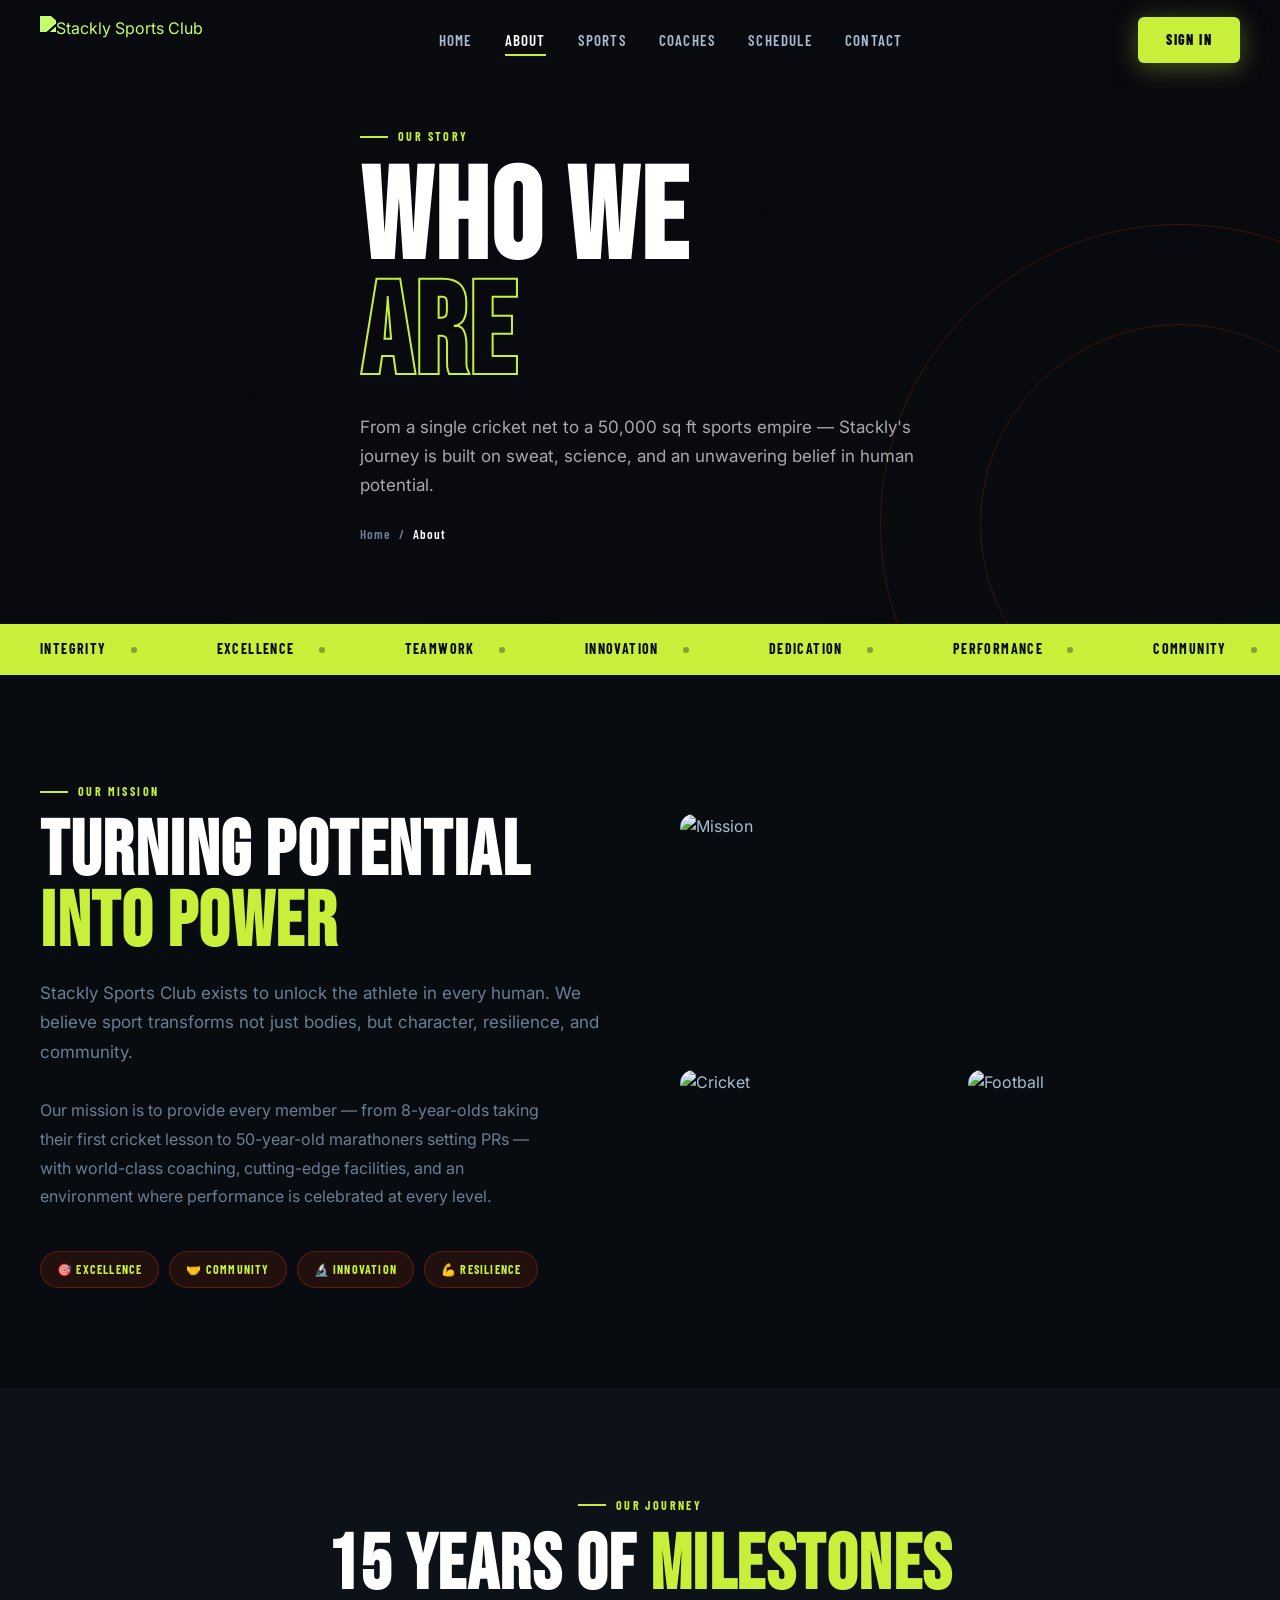
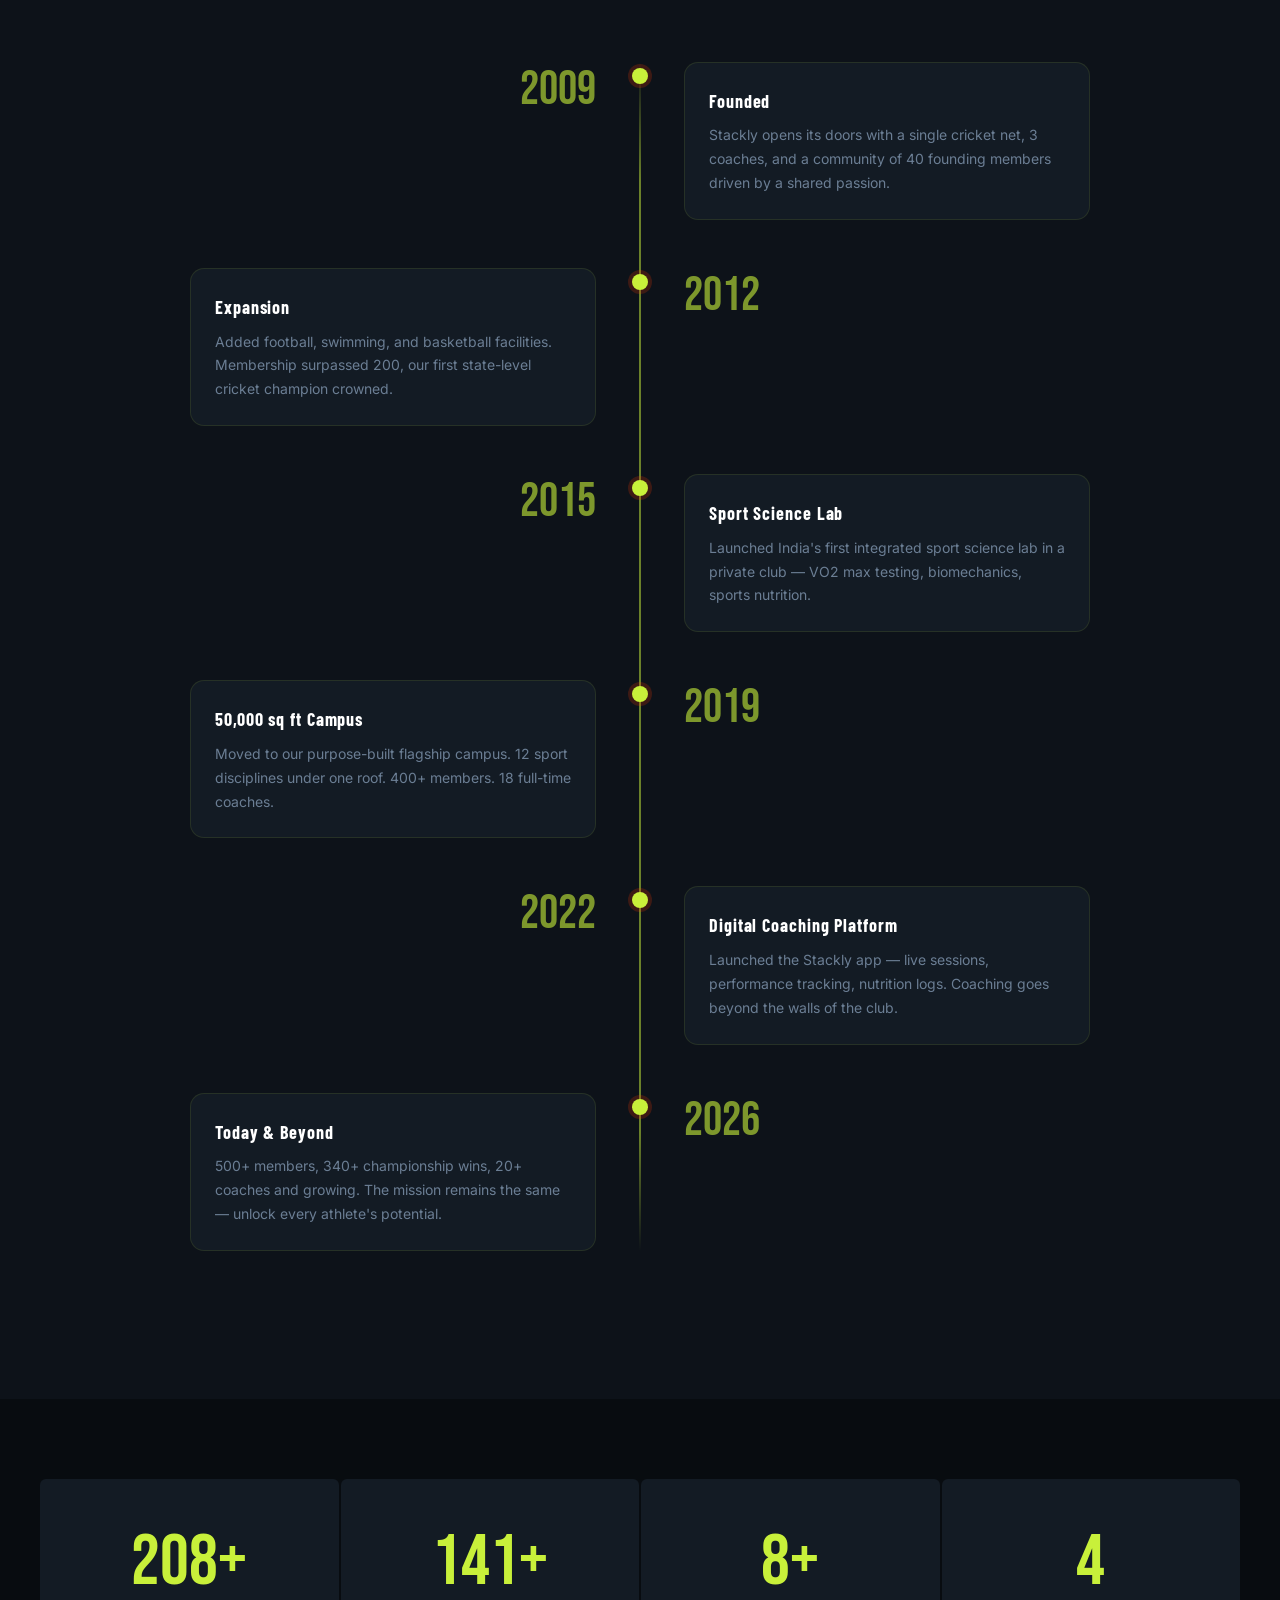
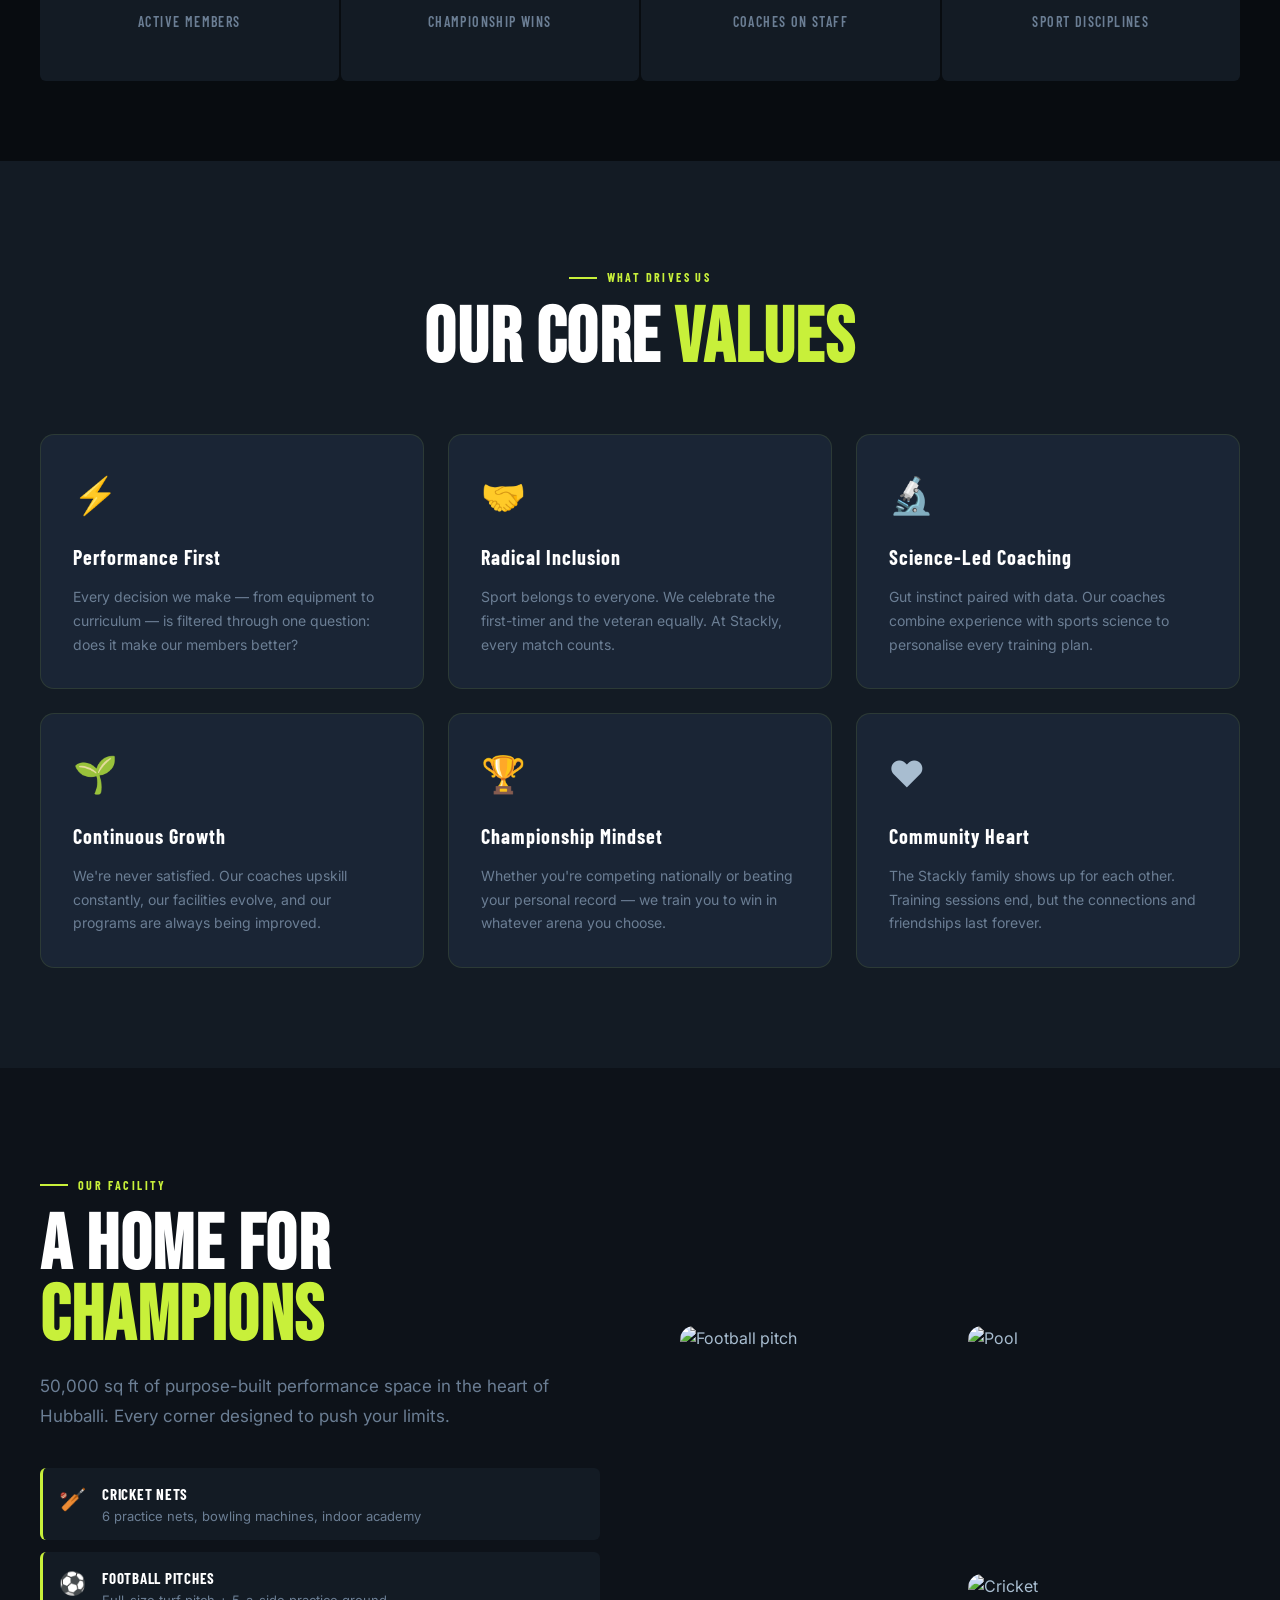
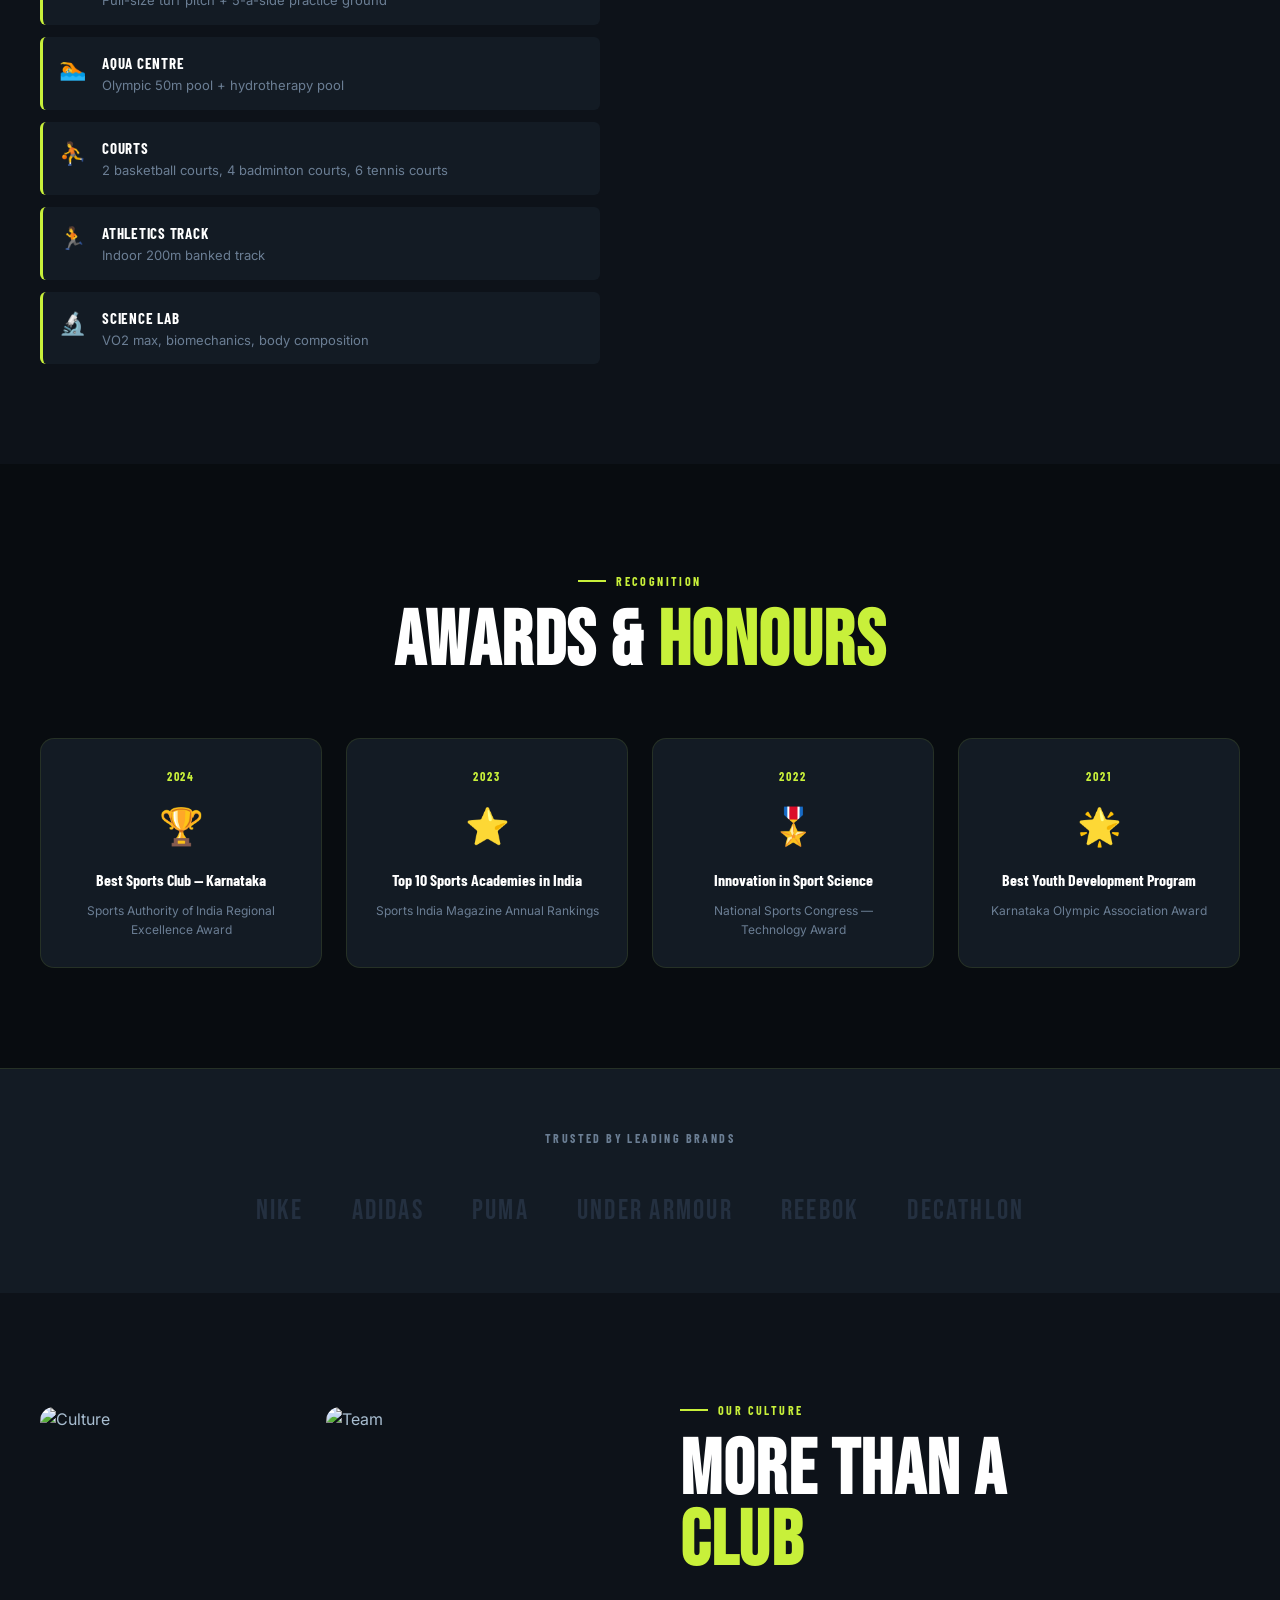
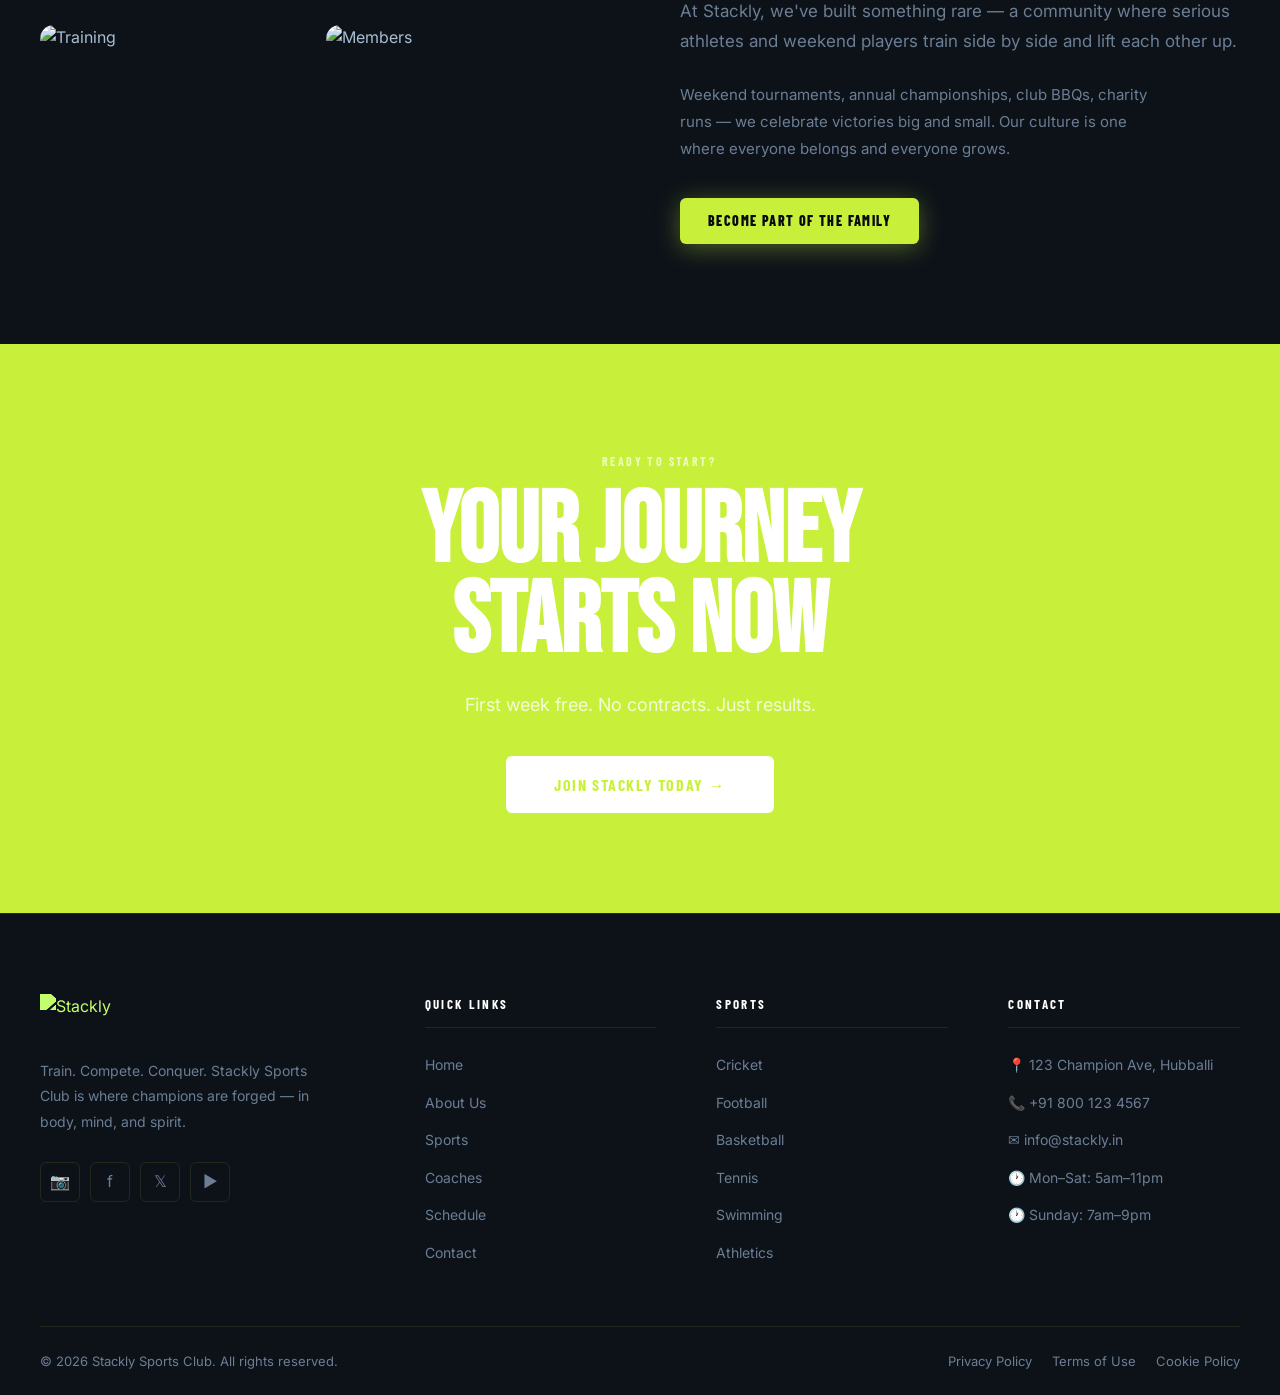
==== about.html @ ed52929c "update" ====
<!DOCTYPE html>
<html lang="en">
<head>
<meta charset="UTF-8">
<meta name="viewport" content="width=device-width, initial-scale=1.0">
<title>About Us — Stackly Sports Club</title>
<link rel="stylesheet" href="style.css">
<link rel="stylesheet" href="inner.css">
</head>
<body>
<div class="cursor-glow"></div>

<!-- HEADER -->
<header class="site-header" id="header">
  <div class="header-inner">
    <a href="index.html" class="logo-wrap">
      <img src="https://wsrv.nl/?url=https://snabsolutions.in/wp-content/uploads/2026/02/stackly-snab-solutions.png&w=260&h=104&output=webp&q=80&fit=inside" alt="Stackly Sports Club">
    </a>
    <nav class="main-nav">
      <a href="index.html">Home</a>
      <a href="about.html" class="active">About</a>
      <a href="classes.html">Sports</a>
      <a href="coaches.html">Coaches</a>
      <a href="schedule.html">Schedule</a>
      <a href="contact.html">Contact</a>
    </nav>
    <div class="header-cta">
      <a href="signin.html" class="btn btn-primary">Sign In</a>
      <button class="hamburger" aria-label="Menu"><span></span><span></span><span></span></button>
    </div>
  </div>
</header>
<nav class="mobile-nav">
  <a href="index.html">Home</a><a href="about.html">About</a><a href="classes.html">Sports</a>
  <a href="coaches.html">Coaches</a><a href="schedule.html">Schedule</a><a href="contact.html">Contact</a>
  <a href="signin.html" class="btn btn-primary mobile-cta">Sign In</a>
</nav>

<!-- SECTION 1: HERO -->
<section class="page-hero" style="--hero-img:url('https://wsrv.nl/?url=images.unsplash.com/photo-1577471488278-16eec37ffcc2&w=1400&output=webp&q=60&fit=cover')">
  <div class="page-hero-overlay"></div>
  <div class="section-inner page-hero-content">
    <div class="page-hero-eyebrow reveal">Our Story</div>
    <h1 class="page-hero-title reveal delay-1">WHO WE<br><span class="stroke">ARE</span></h1>
    <p class="page-hero-sub reveal delay-2">From a single cricket net to a 50,000 sq ft sports empire — Stackly's journey is built on sweat, science, and an unwavering belief in human potential.</p>
    <div class="breadcrumb reveal delay-3"><a href="index.html">Home</a> <span>/</span> <span>About</span></div>
  </div>
  <div class="page-hero-shapes">
    <div class="hero-shape s1"></div>
    <div class="hero-shape s2"></div>
  </div>
</section>

<!-- TICKER -->
<div class="ticker-wrap">
  <div class="ticker-track">
    <div class="ticker-item"><span>Integrity</span><span class="dot"></span></div>
    <div class="ticker-item"><span>Excellence</span><span class="dot"></span></div>
    <div class="ticker-item"><span>Teamwork</span><span class="dot"></span></div>
    <div class="ticker-item"><span>Innovation</span><span class="dot"></span></div>
    <div class="ticker-item"><span>Dedication</span><span class="dot"></span></div>
    <div class="ticker-item"><span>Performance</span><span class="dot"></span></div>
    <div class="ticker-item"><span>Community</span><span class="dot"></span></div>
    <div class="ticker-item"><span>Integrity</span><span class="dot"></span></div>
    <div class="ticker-item"><span>Excellence</span><span class="dot"></span></div>
    <div class="ticker-item"><span>Teamwork</span><span class="dot"></span></div>
    <div class="ticker-item"><span>Innovation</span><span class="dot"></span></div>
    <div class="ticker-item"><span>Dedication</span><span class="dot"></span></div>
    <div class="ticker-item"><span>Performance</span><span class="dot"></span></div>
    <div class="ticker-item"><span>Community</span><span class="dot"></span></div>
  </div>
</div>

<!-- SECTION 2: MISSION -->
<section style="padding:100px 0;">
  <div class="section-inner">
    <div class="mission-grid">
      <div class="mission-text reveal-left">
        <div class="section-eyebrow">Our Mission</div>
        <h2 class="section-title">TURNING POTENTIAL<br><span class="accent">INTO POWER</span></h2>
        <p class="section-sub" style="margin-bottom:28px;">Stackly Sports Club exists to unlock the athlete in every human. We believe sport transforms not just bodies, but character, resilience, and community.</p>
        <p style="font-size:16px;color:var(--text-muted);line-height:1.8;max-width:520px;">Our mission is to provide every member — from 8-year-olds taking their first cricket lesson to 50-year-old marathoners setting PRs — with world-class coaching, cutting-edge facilities, and an environment where performance is celebrated at every level.</p>
        <div class="mission-values" style="margin-top:40px;">
          <div class="value-pill">🎯 Excellence</div>
          <div class="value-pill">🤝 Community</div>
          <div class="value-pill">🔬 Innovation</div>
          <div class="value-pill">💪 Resilience</div>
        </div>
      </div>
      <div class="mission-visual reveal-right">
        <div class="mission-img-grid">
          <div class="mig-main"><img src="https://wsrv.nl/?url=images.unsplash.com/photo-1517649763962-0c623066013b&w=500&output=webp&q=70&fit=cover" alt="Mission" loading="lazy"></div>
          <div class="mig-sm1"><img src="https://wsrv.nl/?url=images.unsplash.com/photo-1531415074968-036ba1b575da&w=300&output=webp&q=70&fit=cover" alt="Cricket" loading="lazy"></div>
          <div class="mig-sm2"><img src="https://wsrv.nl/?url=images.unsplash.com/photo-1551958219-acbc608c6377&w=300&output=webp&q=70&fit=cover" alt="Football" loading="lazy"></div>
        </div>
      </div>
    </div>
  </div>
</section>

<!-- SECTION 3: TIMELINE -->
<section style="padding:100px 0; background:var(--dark2);">
  <div class="section-inner">
    <div style="text-align:center;margin-bottom:60px;">
      <div class="section-eyebrow reveal" style="justify-content:center;">Our Journey</div>
      <h2 class="section-title reveal delay-1">15 YEARS OF <span class="accent">MILESTONES</span></h2>
    </div>
    <div class="timeline">
      <div class="timeline-item reveal delay-1">
        <div class="tl-year">2009</div>
        <div class="tl-dot"></div>
        <div class="tl-content">
          <h3>Founded</h3>
          <p>Stackly opens its doors with a single cricket net, 3 coaches, and a community of 40 founding members driven by a shared passion.</p>
        </div>
      </div>
      <div class="timeline-item right reveal delay-2">
        <div class="tl-year">2012</div>
        <div class="tl-dot"></div>
        <div class="tl-content">
          <h3>Expansion</h3>
          <p>Added football, swimming, and basketball facilities. Membership surpassed 200, our first state-level cricket champion crowned.</p>
        </div>
      </div>
      <div class="timeline-item reveal delay-3">
        <div class="tl-year">2015</div>
        <div class="tl-dot"></div>
        <div class="tl-content">
          <h3>Sport Science Lab</h3>
          <p>Launched India's first integrated sport science lab in a private club — VO2 max testing, biomechanics, sports nutrition.</p>
        </div>
      </div>
      <div class="timeline-item right reveal delay-4">
        <div class="tl-year">2019</div>
        <div class="tl-dot"></div>
        <div class="tl-content">
          <h3>50,000 sq ft Campus</h3>
          <p>Moved to our purpose-built flagship campus. 12 sport disciplines under one roof. 400+ members. 18 full-time coaches.</p>
        </div>
      </div>
      <div class="timeline-item reveal delay-5">
        <div class="tl-year">2022</div>
        <div class="tl-dot"></div>
        <div class="tl-content">
          <h3>Digital Coaching Platform</h3>
          <p>Launched the Stackly app — live sessions, performance tracking, nutrition logs. Coaching goes beyond the walls of the club.</p>
        </div>
      </div>
      <div class="timeline-item right reveal delay-6">
        <div class="tl-year">2026</div>
        <div class="tl-dot"></div>
        <div class="tl-content">
          <h3>Today & Beyond</h3>
          <p>500+ members, 340+ championship wins, 20+ coaches and growing. The mission remains the same — unlock every athlete's potential.</p>
        </div>
      </div>
    </div>
  </div>
</section>

<!-- SECTION 4: STATS -->
<section class="stats-section" style="padding:80px 0; background:var(--dark);">
  <div class="section-inner">
    <div class="about-stats">
      <div class="astat reveal delay-1">
        <span class="count-up" data-target="500" data-suffix="+">0+</span>
        <p>Active Members</p>
      </div>
      <div class="astat reveal delay-2">
        <span class="count-up" data-target="340" data-suffix="+">0+</span>
        <p>Championship Wins</p>
      </div>
      <div class="astat reveal delay-3">
        <span class="count-up" data-target="20" data-suffix="+">0+</span>
        <p>Coaches on Staff</p>
      </div>
      <div class="astat reveal delay-4">
        <span class="count-up" data-target="12">0</span>
        <p>Sport Disciplines</p>
      </div>
    </div>
  </div>
</section>

<!-- SECTION 5: CORE VALUES -->
<section style="padding:100px 0; background:var(--dark3);">
  <div class="section-inner">
    <div style="text-align:center;margin-bottom:60px;">
      <div class="section-eyebrow reveal" style="justify-content:center;">What Drives Us</div>
      <h2 class="section-title reveal delay-1">OUR CORE <span class="accent">VALUES</span></h2>
    </div>
    <div class="values-grid">
      <div class="value-card reveal delay-1">
        <div class="value-icon">⚡</div>
        <h3>Performance First</h3>
        <p>Every decision we make — from equipment to curriculum — is filtered through one question: does it make our members better?</p>
      </div>
      <div class="value-card reveal delay-2">
        <div class="value-icon">🤝</div>
        <h3>Radical Inclusion</h3>
        <p>Sport belongs to everyone. We celebrate the first-timer and the veteran equally. At Stackly, every match counts.</p>
      </div>
      <div class="value-card reveal delay-3">
        <div class="value-icon">🔬</div>
        <h3>Science-Led Coaching</h3>
        <p>Gut instinct paired with data. Our coaches combine experience with sports science to personalise every training plan.</p>
      </div>
      <div class="value-card reveal delay-4">
        <div class="value-icon">🌱</div>
        <h3>Continuous Growth</h3>
        <p>We're never satisfied. Our coaches upskill constantly, our facilities evolve, and our programs are always being improved.</p>
      </div>
      <div class="value-card reveal delay-5">
        <div class="value-icon">🏆</div>
        <h3>Championship Mindset</h3>
        <p>Whether you're competing nationally or beating your personal record — we train you to win in whatever arena you choose.</p>
      </div>
      <div class="value-card reveal delay-6">
        <div class="value-icon">❤️</div>
        <h3>Community Heart</h3>
        <p>The Stackly family shows up for each other. Training sessions end, but the connections and friendships last forever.</p>
      </div>
    </div>
  </div>
</section>

<!-- SECTION 6: FACILITY -->
<section style="padding:100px 0; background:var(--dark2);">
  <div class="section-inner">
    <div class="facility-layout">
      <div class="facility-text reveal-left">
        <div class="section-eyebrow">Our Facility</div>
        <h2 class="section-title">A HOME FOR<br><span class="accent">CHAMPIONS</span></h2>
        <p class="section-sub" style="margin-bottom:36px;">50,000 sq ft of purpose-built performance space in the heart of Hubballi. Every corner designed to push your limits.</p>
        <div class="facility-list">
          <div class="facility-item"><span class="fi-icon">🏏</span><div><strong>Cricket Nets</strong><p>6 practice nets, bowling machines, indoor academy</p></div></div>
          <div class="facility-item"><span class="fi-icon">⚽</span><div><strong>Football Pitches</strong><p>Full-size turf pitch + 5-a-side practice ground</p></div></div>
          <div class="facility-item"><span class="fi-icon">🏊</span><div><strong>Aqua Centre</strong><p>Olympic 50m pool + hydrotherapy pool</p></div></div>
          <div class="facility-item"><span class="fi-icon">⛹️</span><div><strong>Courts</strong><p>2 basketball courts, 4 badminton courts, 6 tennis courts</p></div></div>
          <div class="facility-item"><span class="fi-icon">🏃</span><div><strong>Athletics Track</strong><p>Indoor 200m banked track</p></div></div>
          <div class="facility-item"><span class="fi-icon">🔬</span><div><strong>Science Lab</strong><p>VO2 max, biomechanics, body composition</p></div></div>
        </div>
      </div>
      <div class="facility-mosaic reveal-right">
        <div class="mos-large"><img src="https://wsrv.nl/?url=images.unsplash.com/photo-1551958219-acbc608c6377&w=600&output=webp&q=70&fit=cover" alt="Football pitch" loading="lazy"></div>
        <div class="mos-small1"><img src="https://wsrv.nl/?url=images.unsplash.com/photo-1530549387789-4c1017266635&w=300&output=webp&q=70&fit=cover" alt="Pool" loading="lazy"></div>
        <div class="mos-small2"><img src="https://wsrv.nl/?url=images.unsplash.com/photo-1531415074968-036ba1b575da&w=300&output=webp&q=70&fit=cover" alt="Cricket" loading="lazy"></div>
      </div>
    </div>
  </div>
</section>

<!-- SECTION 7: AWARDS & RECOGNITION -->
<section style="padding:100px 0;">
  <div class="section-inner">
    <div style="text-align:center;margin-bottom:60px;">
      <div class="section-eyebrow reveal" style="justify-content:center;">Recognition</div>
      <h2 class="section-title reveal delay-1">AWARDS &amp; <span class="accent">HONOURS</span></h2>
    </div>
    <div class="awards-grid">
      <div class="award-card reveal delay-1">
        <div class="award-yr">2024</div>
        <div class="award-icon">🏆</div>
        <h4>Best Sports Club — Karnataka</h4>
        <p>Sports Authority of India Regional Excellence Award</p>
      </div>
      <div class="award-card reveal delay-2">
        <div class="award-yr">2023</div>
        <div class="award-icon">⭐</div>
        <h4>Top 10 Sports Academies in India</h4>
        <p>Sports India Magazine Annual Rankings</p>
      </div>
      <div class="award-card reveal delay-3">
        <div class="award-yr">2022</div>
        <div class="award-icon">🎖️</div>
        <h4>Innovation in Sport Science</h4>
        <p>National Sports Congress — Technology Award</p>
      </div>
      <div class="award-card reveal delay-4">
        <div class="award-yr">2021</div>
        <div class="award-icon">🌟</div>
        <h4>Best Youth Development Program</h4>
        <p>Karnataka Olympic Association Award</p>
      </div>
    </div>
  </div>
</section>

<!-- SECTION 8: PARTNERS / SPONSORS -->
<section style="padding:60px 0; background:var(--dark3); border-top:1px solid var(--border);">
  <div class="section-inner">
    <p style="text-align:center;font-family:var(--font-heading);font-size:12px;font-weight:700;letter-spacing:0.2em;text-transform:uppercase;color:var(--text-muted);margin-bottom:40px;" class="reveal">Trusted by leading brands</p>
    <div class="partners-row reveal delay-1">
      <div class="partner">Nike</div>
      <div class="partner">Adidas</div>
      <div class="partner">Puma</div>
      <div class="partner">Under Armour</div>
      <div class="partner">Reebok</div>
      <div class="partner">Decathlon</div>
    </div>
  </div>
</section>

<!-- SECTION 9: TEAM CULTURE -->
<section style="padding:100px 0; background:var(--dark2); position:relative; overflow:hidden;">
  <div class="section-inner" style="position:relative;z-index:2;">
    <div class="culture-grid">
      <div class="culture-images reveal-left">
        <div class="culture-img-grid">
          <img src="https://wsrv.nl/?url=images.unsplash.com/photo-1546519638-68e109498ffc&w=400&output=webp&q=70&fit=cover" alt="Culture" loading="lazy">
          <img src="https://wsrv.nl/?url=images.unsplash.com/photo-1577471488278-16eec37ffcc2&w=400&output=webp&q=70&fit=cover" alt="Team" loading="lazy">
          <img src="https://wsrv.nl/?url=images.unsplash.com/photo-1551958219-acbc608c6377&w=400&output=webp&q=70&fit=cover" alt="Training" loading="lazy">
          <img src="https://wsrv.nl/?url=images.unsplash.com/photo-1574629810360-7efbbe195018&w=400&output=webp&q=70&fit=cover" alt="Members" loading="lazy">
        </div>
      </div>
      <div class="culture-text reveal-right">
        <div class="section-eyebrow">Our Culture</div>
        <h2 class="section-title">MORE THAN A<br><span class="accent">CLUB</span></h2>
        <p class="section-sub" style="margin-bottom:24px;">At Stackly, we've built something rare — a community where serious athletes and weekend players train side by side and lift each other up.</p>
        <p style="font-size:15px;color:var(--text-muted);line-height:1.8;max-width:480px;margin-bottom:36px;">Weekend tournaments, annual championships, club BBQs, charity runs — we celebrate victories big and small. Our culture is one where everyone belongs and everyone grows.</p>
        <a href="contact.html" class="btn btn-primary">Become Part of the Family</a>
      </div>
    </div>
  </div>
</section>

<!-- SECTION 10: CTA -->
<section style="padding:100px 0; background:var(--primary); position:relative; overflow:hidden;">
  <div class="cta-band-bg"></div>
  <div class="section-inner" style="position:relative;z-index:2;text-align:center;">
    <div class="section-eyebrow reveal" style="color:rgba(255,255,255,0.7);justify-content:center;">Ready to Start?</div>
    <h2 style="font-family:var(--font-display);font-size:clamp(48px,8vw,100px);line-height:0.9;color:var(--white);margin-bottom:24px;" class="reveal delay-1">YOUR JOURNEY<br>STARTS NOW</h2>
    <p style="color:rgba(255,255,255,0.8);font-size:18px;margin-bottom:36px;max-width:500px;margin-left:auto;margin-right:auto;" class="reveal delay-2">First week free. No contracts. Just results.</p>
    <a href="contact.html" class="btn reveal delay-3" style="background:var(--white);color:var(--primary);font-size:16px;padding:16px 48px;">Join Stackly Today →</a>
  </div>
</section>

<!-- FOOTER -->
<footer class="site-footer">
  <div class="footer-inner">
    <div class="footer-top">
      <div class="footer-brand">
        <a href="index.html" class="logo-wrap"><img src="https://wsrv.nl/?url=https://snabsolutions.in/wp-content/uploads/2026/02/stackly-snab-solutions.png&w=260&h=104&output=webp&q=80&fit=inside" alt="Stackly"></a>
        <p>Train. Compete. Conquer. Stackly Sports Club is where champions are forged — in body, mind, and spirit.</p>
        <div class="footer-socials">
          <a href="#" class="social-btn">📷</a><a href="#" class="social-btn">f</a><a href="#" class="social-btn">𝕏</a><a href="#" class="social-btn">▶</a>
        </div>
      </div>
      <div class="footer-col"><h4>Quick Links</h4><ul><li><a href="index.html">Home</a></li><li><a href="about.html">About Us</a></li><li><a href="classes.html">Sports</a></li><li><a href="coaches.html">Coaches</a></li><li><a href="schedule.html">Schedule</a></li><li><a href="contact.html">Contact</a></li></ul></div>
      <div class="footer-col"><h4>Sports</h4><ul><li><a href="classes.html">Cricket</a></li><li><a href="classes.html">Football</a></li><li><a href="classes.html">Basketball</a></li><li><a href="classes.html">Tennis</a></li><li><a href="classes.html">Swimming</a></li><li><a href="classes.html">Athletics</a></li></ul></div>
      <div class="footer-col"><h4>Contact</h4><ul><li><a href="#">📍 123 Champion Ave, Hubballi</a></li><li><a href="tel:+918001234567">📞 +91 800 123 4567</a></li><li><a href="mailto:info@stackly.in">✉ info@stackly.in</a></li><li><a href="#">🕐 Mon–Sat: 5am–11pm</a></li><li><a href="#">🕐 Sunday: 7am–9pm</a></li></ul></div>
    </div>
    <div class="footer-bottom">
      <p>&copy; 2026 Stackly Sports Club. All rights reserved.</p>
      <div class="footer-links"><a href="#">Privacy Policy</a><a href="#">Terms of Use</a><a href="#">Cookie Policy</a></div>
    </div>
  </div>
</footer>
<script src="main.js"></script>
</body>
</html>
---- style.css ----
/* ==========================================
   STACKLY SPORTS CLUB - GLOBAL STYLES v2
   ========================================== */

@import url('https://fonts.googleapis.com/css2?family=Bebas+Neue&family=Barlow+Condensed:wght@400;500;600;700;900&family=Inter:wght@300;400;500;600;700&display=swap');

:root {
  /* New palette: deep navy + electric lime */
  --primary: #C8F03A;          /* electric lime — Join Now button */
  --primary-dark: #A8CC20;
  --primary-glow: rgba(200,240,58,0.35);
  --secondary: #00D4FF;        /* cyan accent */
  --accent: #FF6B35;           /* warm coral for highlights */
  --dark: #080C10;
  --dark2: #0D1219;
  --dark3: #131B24;
  --dark4: #1A2535;
  --mid: #243040;
  --light: #E8F0F8;
  --white: #FFFFFF;
  --text-muted: #6B7E94;
  --text-body: #A8BDD0;
  --border: rgba(200,240,58,0.10);
  --header-h: 80px;
  --font-display: 'Bebas Neue', sans-serif;
  --font-heading: 'Barlow Condensed', sans-serif;
  --font-body: 'Inter', sans-serif;
  --radius: 6px;
  --radius-lg: 14px;
  --transition: 0.3s cubic-bezier(0.4,0,0.2,1);
  --transition-slow: 0.6s cubic-bezier(0.4,0,0.2,1);
}

*, *::before, *::after { box-sizing: border-box; margin: 0; padding: 0; }
html { scroll-behavior: smooth; font-size: 16px; }
body {
  font-family: var(--font-body);
  background: var(--dark);
  color: var(--text-body);
  overflow-x: hidden;
  line-height: 1.6;
}
img { max-width: 100%; height: auto; display: block; }
a { color: inherit; text-decoration: none; }
ul { list-style: none; }
button { cursor: pointer; border: none; background: none; font-family: inherit; }

::-webkit-scrollbar { width: 5px; }
::-webkit-scrollbar-track { background: var(--dark2); }
::-webkit-scrollbar-thumb { background: var(--primary); border-radius: 3px; }

/* ==========================================
   HEADER / NAV
   ========================================== */
.site-header {
  position: fixed;
  top: 0; left: 0; right: 0;
  height: var(--header-h);
  z-index: 1000;
  transition: background var(--transition), box-shadow var(--transition);
  background: transparent;
}
.site-header.scrolled {
  background: rgba(8,12,16,0.96);
  backdrop-filter: blur(20px);
  box-shadow: 0 2px 40px rgba(0,0,0,0.7), 0 1px 0 var(--border);
}
.header-inner {
  max-width: 1440px;
  margin: 0 auto;
  padding: 0 40px;
  height: 100%;
  display: flex;
  align-items: center;
  justify-content: space-between;
  gap: 24px;
}
.logo-wrap { display: flex; align-items: center; flex-shrink: 0; }
.logo-wrap img {
  height: 48px;
  width: auto;
  /* Logo tinted same lime as Join Now button */
  filter: brightness(0) saturate(100%) invert(87%) sepia(55%) saturate(500%) hue-rotate(30deg) brightness(110%);
  transition: filter var(--transition), transform var(--transition);
}
.logo-wrap:hover img {
  filter: brightness(0) saturate(100%) invert(87%) sepia(55%) saturate(500%) hue-rotate(30deg) brightness(130%) drop-shadow(0 0 12px var(--primary-glow));
  transform: scale(1.04);
}

.main-nav { display: flex; align-items: center; gap: 4px; }
.main-nav a {
  font-family: var(--font-heading);
  font-size: 15px;
  font-weight: 600;
  letter-spacing: 0.08em;
  text-transform: uppercase;
  color: var(--text-body);
  padding: 8px 14px;
  border-radius: var(--radius);
  position: relative;
  transition: color var(--transition);
}
.main-nav a::after {
  content: '';
  position: absolute;
  bottom: 4px; left: 14px; right: 14px;
  height: 2px;
  background: var(--primary);
  transform: scaleX(0);
  transform-origin: right;
  transition: transform var(--transition);
}
.main-nav a:hover, .main-nav a.active { color: var(--white); }
.main-nav a:hover::after, .main-nav a.active::after {
  transform: scaleX(1);
  transform-origin: left;
}

.header-cta { display: flex; align-items: center; gap: 12px; }

.hamburger {
  display: none;
  flex-direction: column;
  justify-content: center;
  align-items: center;
  gap: 5px;
  width: 44px; height: 44px;
  border-radius: var(--radius);
  border: 1px solid var(--border);
  padding: 8px;
  transition: border-color var(--transition), background var(--transition);
  z-index: 1100;
  position: relative;
}
.hamburger:hover { border-color: var(--primary); background: rgba(200,240,58,0.08); }
.hamburger span {
  display: block;
  width: 22px; height: 2px;
  background: var(--white);
  border-radius: 2px;
  transition: transform 0.4s cubic-bezier(0.4,0,0.2,1), opacity 0.3s;
}
.hamburger.open span:nth-child(1) { transform: translateY(7px) rotate(45deg); }
.hamburger.open span:nth-child(2) { opacity: 0; transform: scaleX(0); }
.hamburger.open span:nth-child(3) { transform: translateY(-7px) rotate(-45deg); }

.mobile-nav {
  display: none;
  position: fixed;
  inset: 0;
  background: rgba(8,12,16,0.98);
  backdrop-filter: blur(24px);
  z-index: 999;
  flex-direction: column;
  align-items: center;
  justify-content: center;
  gap: 8px;
  opacity: 0;
  pointer-events: none;
  transition: opacity 0.4s;
}
.mobile-nav.open { opacity: 1; pointer-events: all; }
.mobile-nav a {
  font-family: var(--font-display);
  font-size: clamp(36px, 8vw, 60px);
  color: var(--text-body);
  letter-spacing: 0.05em;
  padding: 8px 24px;
  transition: color var(--transition), transform var(--transition);
  transform: translateY(20px);
  opacity: 0;
}
.mobile-nav.open a { opacity: 1; transform: translateY(0); }
.mobile-nav.open a:nth-child(1) { transition-delay: 0.1s; }
.mobile-nav.open a:nth-child(2) { transition-delay: 0.15s; }
.mobile-nav.open a:nth-child(3) { transition-delay: 0.2s; }
.mobile-nav.open a:nth-child(4) { transition-delay: 0.25s; }
.mobile-nav.open a:nth-child(5) { transition-delay: 0.3s; }
.mobile-nav.open a:nth-child(6) { transition-delay: 0.35s; }
.mobile-nav a:hover { color: var(--primary); transform: scale(1.05); }
.mobile-nav .mobile-cta { margin-top: 24px; }

/* ==========================================
   BUTTONS
   ========================================== */
.btn {
  display: inline-flex;
  align-items: center;
  gap: 8px;
  font-family: var(--font-heading);
  font-size: 14px;
  font-weight: 700;
  letter-spacing: 0.1em;
  text-transform: uppercase;
  padding: 12px 28px;
  border-radius: var(--radius);
  position: relative;
  overflow: hidden;
  transition: all var(--transition);
}
.btn-primary {
  background: var(--primary);
  color: var(--dark);
  box-shadow: 0 4px 24px var(--primary-glow);
  font-weight: 800;
}
.btn-primary::before {
  content: '';
  position: absolute;
  inset: 0;
  background: linear-gradient(135deg, rgba(255,255,255,0.2) 0%, transparent 60%);
  opacity: 0;
  transition: opacity var(--transition);
}
.btn-primary:hover {
  background: var(--primary-dark);
  transform: translateY(-2px);
  box-shadow: 0 8px 32px var(--primary-glow);
  color: var(--dark);
}
.btn-primary:hover::before { opacity: 1; }
.btn-outline {
  background: transparent;
  color: var(--white);
  border: 1.5px solid rgba(255,255,255,0.2);
}
.btn-outline:hover {
  border-color: var(--primary);
  color: var(--primary);
  background: rgba(200,240,58,0.06);
  transform: translateY(-2px);
}
.btn-ghost {
  background: transparent;
  color: var(--primary);
  padding: 10px 0;
  letter-spacing: 0.12em;
}
.btn-ghost::after { content: '→'; transition: transform var(--transition); display: inline-block; }
.btn-ghost:hover::after { transform: translateX(6px); }
.btn-lg { padding: 16px 40px; font-size: 16px; }

/* ==========================================
   SECTION COMMONS
   ========================================== */
section { position: relative; overflow: hidden; }
.section-inner {
  max-width: 1440px;
  margin: 0 auto;
  padding: 0 40px;
}
.section-eyebrow {
  display: inline-flex;
  align-items: center;
  gap: 10px;
  font-family: var(--font-heading);
  font-size: 12px;
  font-weight: 700;
  letter-spacing: 0.2em;
  text-transform: uppercase;
  color: var(--primary);
  margin-bottom: 16px;
}
.section-eyebrow::before {
  content: '';
  display: block;
  width: 28px; height: 2px;
  background: var(--primary);
}
.section-title {
  font-family: var(--font-display);
  font-size: clamp(44px, 6vw, 80px);
  line-height: 0.92;
  letter-spacing: 0.02em;
  color: var(--white);
  margin-bottom: 20px;
}
.section-title .accent { color: var(--primary); }
.section-sub {
  font-size: 17px;
  color: var(--text-muted);
  line-height: 1.75;
  max-width: 560px;
  margin-bottom: 40px;
}
.stroke {
  -webkit-text-stroke: 2px var(--primary);
  color: transparent;
}
.accent { color: var(--primary); }

/* ==========================================
   FOOTER
   ========================================== */
.site-footer {
  background: var(--dark2);
  border-top: 1px solid var(--border);
  padding: 80px 0 0;
}
.footer-inner {
  max-width: 1440px;
  margin: 0 auto;
  padding: 0 40px;
}
.footer-top {
  display: grid;
  grid-template-columns: 1.4fr 1fr 1fr 1fr;
  gap: 60px;
  padding-bottom: 60px;
  border-bottom: 1px solid var(--border);
}
.footer-brand .logo-wrap img {
  height: 44px;
  margin-bottom: 20px;
  /* Footer logo same lime color */
  filter: brightness(0) saturate(100%) invert(87%) sepia(55%) saturate(500%) hue-rotate(30deg) brightness(110%);
}
.footer-brand p {
  font-size: 14px;
  color: var(--text-muted);
  line-height: 1.8;
  max-width: 280px;
  margin-bottom: 28px;
}
.footer-socials { display: flex; gap: 10px; }
.social-btn {
  width: 40px; height: 40px;
  border-radius: var(--radius);
  border: 1px solid var(--border);
  display: flex; align-items: center; justify-content: center;
  font-size: 16px;
  transition: all var(--transition);
  color: var(--text-muted);
}
.social-btn:hover {
  border-color: var(--primary);
  background: var(--primary);
  color: var(--dark);
  transform: translateY(-3px);
}
.footer-col h4 {
  font-family: var(--font-heading);
  font-size: 13px;
  font-weight: 700;
  letter-spacing: 0.18em;
  text-transform: uppercase;
  color: var(--white);
  margin-bottom: 24px;
  padding-bottom: 12px;
  border-bottom: 1px solid var(--border);
}
.footer-col ul { display: flex; flex-direction: column; gap: 12px; }
.footer-col ul a {
  font-size: 14px;
  color: var(--text-muted);
  transition: color var(--transition), padding-left var(--transition);
}
.footer-col ul a:hover { color: var(--primary); padding-left: 6px; }
.footer-bottom {
  padding: 24px 0;
  display: flex;
  align-items: center;
  justify-content: space-between;
  gap: 16px;
  flex-wrap: wrap;
}
.footer-bottom p { font-size: 13px; color: var(--text-muted); }
.footer-bottom .footer-links { display: flex; gap: 20px; }
.footer-bottom .footer-links a {
  font-size: 13px;
  color: var(--text-muted);
  transition: color var(--transition);
}
.footer-bottom .footer-links a:hover { color: var(--primary); }

/* ==========================================
   COMMON CARDS
   ========================================== */
.card {
  background: var(--dark3);
  border: 1px solid var(--border);
  border-radius: var(--radius-lg);
  overflow: hidden;
  transition: transform 0.4s cubic-bezier(0.34,1.56,0.64,1), border-color var(--transition), box-shadow var(--transition);
}
.card:hover {
  transform: translateY(-8px) scale(1.015);
  border-color: rgba(200,240,58,0.3);
  box-shadow: 0 24px 60px rgba(0,0,0,0.5), 0 0 0 1px rgba(200,240,58,0.15), 0 0 30px rgba(200,240,58,0.08);
}

/* ==========================================
   REVEAL ANIMATIONS
   ========================================== */
.reveal { opacity: 0; transform: translateY(40px); transition: opacity 0.7s ease, transform 0.7s ease; }
.reveal.revealed { opacity: 1; transform: none; }
.reveal-left { opacity: 0; transform: translateX(-50px); transition: opacity 0.7s ease, transform 0.7s ease; }
.reveal-left.revealed { opacity: 1; transform: none; }
.reveal-right { opacity: 0; transform: translateX(50px); transition: opacity 0.7s ease, transform 0.7s ease; }
.reveal-right.revealed { opacity: 1; transform: none; }
.reveal-scale { opacity: 0; transform: scale(0.85); transition: opacity 0.7s ease, transform 0.7s ease; }
.reveal-scale.revealed { opacity: 1; transform: none; }

.delay-1 { transition-delay: 0.1s; }
.delay-2 { transition-delay: 0.2s; }
.delay-3 { transition-delay: 0.3s; }
.delay-4 { transition-delay: 0.4s; }
.delay-5 { transition-delay: 0.5s; }
.delay-6 { transition-delay: 0.6s; }

/* ==========================================
   GRAIN OVERLAY
   ========================================== */
.grain-overlay::after {
  content: '';
  position: absolute;
  inset: 0;
  pointer-events: none;
  z-index: 1;
  opacity: 0.025;
  background-image: url("data:image/svg+xml,%3Csvg viewBox='0 0 200 200' xmlns='http://www.w3.org/2000/svg'%3E%3Cfilter id='n'%3E%3CfeTurbulence type='fractalNoise' baseFrequency='0.9' numOctaves='4' stitchTiles='stitch'/%3E%3C/filter%3E%3Crect width='100%25' height='100%25' filter='url(%23n)'/%3E%3C/svg%3E");
  background-size: 180px;
}

/* ==========================================
   TICKER
   ========================================== */
.ticker-wrap {
  overflow: hidden;
  background: var(--primary);
  padding: 14px 0;
}
.ticker-track {
  display: flex;
  animation: ticker-slide 30s linear infinite;
  white-space: nowrap;
}
.ticker-wrap:hover .ticker-track { animation-play-state: paused; }
.ticker-item {
  display: flex;
  align-items: center;
  gap: 24px;
  padding: 0 40px;
  font-family: var(--font-heading);
  font-size: 14px;
  font-weight: 700;
  letter-spacing: 0.1em;
  text-transform: uppercase;
  color: var(--dark);
}
.ticker-item .dot {
  width: 6px; height: 6px;
  border-radius: 50%;
  background: rgba(8,12,16,0.35);
}
@keyframes ticker-slide {
  0% { transform: translateX(0); }
  100% { transform: translateX(-50%); }
}

/* ==========================================
   CURSOR GLOW
   ========================================== */
.cursor-glow {
  position: fixed;
  width: 320px; height: 320px;
  border-radius: 50%;
  background: radial-gradient(circle, rgba(200,240,58,0.12) 0%, transparent 70%);
  pointer-events: none;
  transform: translate(-50%, -50%);
  z-index: 0;
  transition: opacity 0.3s;
  opacity: 0;
  mix-blend-mode: screen;
}

/* ==========================================
   TAG / BADGE
   ========================================== */
.tag {
  display: inline-block;
  font-family: var(--font-heading);
  font-size: 11px;
  font-weight: 700;
  letter-spacing: 0.12em;
  text-transform: uppercase;
  padding: 5px 12px;
  border-radius: 2px;
  background: rgba(200,240,58,0.12);
  color: var(--primary);
  border: 1px solid rgba(200,240,58,0.25);
}
.tag-accent {
  background: rgba(0,212,255,0.1);
  color: var(--secondary);
  border-color: rgba(0,212,255,0.3);
}

/* ==========================================
   DIVIDER
   ========================================== */
.divider {
  height: 1px;
  background: linear-gradient(90deg, transparent, var(--border) 30%, var(--border) 70%, transparent);
}

/* ==========================================
   COUNTER ANIMATION
   ========================================== */
.count-up { display: inline-block; }

/* ==========================================
   RESPONSIVE GLOBAL
   ========================================== */
@media (max-width: 1200px) {
  .header-inner { padding: 0 24px; }
  .section-inner { padding: 0 24px; }
  .footer-inner { padding: 0 24px; }
  .footer-top { grid-template-columns: 1fr 1fr; gap: 40px; }
}
@media (max-width: 768px) {
  :root { --header-h: 64px; }
  .main-nav { display: none; }
  .header-cta .btn { display: none; }
  .hamburger { display: flex; }
  .mobile-nav { display: flex; }
  .section-inner { padding: 0 20px; }
  .footer-inner { padding: 0 20px; }
  .footer-top { grid-template-columns: 1fr 1fr; gap: 32px; }
}
@media (max-width: 480px) {
  .footer-top { grid-template-columns: 1fr; gap: 28px; }
  .footer-bottom { flex-direction: column; text-align: center; }
}
---- inner.css ----
/* ==========================================
   INNER PAGES SHARED CSS
   ========================================== */

/* ---- PAGE HERO ---- */
.page-hero {
  min-height: 60vh;
  display: flex;
  align-items: flex-end;
  position: relative;
  overflow: hidden;
  padding-bottom: 80px;
  background-image: var(--hero-img);
  background-size: cover;
  background-position: center;
}
.page-hero-overlay {
  position: absolute;
  inset: 0;
  background: linear-gradient(160deg, rgba(10,10,15,0.92) 0%, rgba(10,10,15,0.7) 60%, rgba(10,10,15,0.4) 100%);
  z-index: 1;
}
.page-hero-content { position: relative; z-index: 3; padding-top: 120px; }
.page-hero-eyebrow {
  display: inline-flex;
  align-items: center;
  gap: 10px;
  font-family: var(--font-heading);
  font-size: 12px;
  font-weight: 700;
  letter-spacing: 0.2em;
  text-transform: uppercase;
  color: var(--primary);
  margin-bottom: 16px;
}
.page-hero-eyebrow::before { content: ''; width: 28px; height: 2px; background: var(--primary); display: block; }
.page-hero-title {
  font-family: var(--font-display);
  font-size: clamp(60px, 10vw, 130px);
  line-height: 0.9;
  letter-spacing: 0.02em;
  color: var(--white);
  margin-bottom: 20px;
}
.page-hero-title .stroke {
  -webkit-text-stroke: 2px var(--primary);
  color: transparent;
}
.page-hero-sub {
  font-size: 17px;
  color: rgba(255,255,255,0.65);
  max-width: 560px;
  line-height: 1.7;
  margin-bottom: 24px;
}
.breadcrumb {
  display: flex;
  align-items: center;
  gap: 8px;
  font-family: var(--font-heading);
  font-size: 13px;
  font-weight: 600;
  letter-spacing: 0.08em;
  color: var(--text-muted);
}
.breadcrumb a { color: var(--text-muted); transition: color var(--transition); }
.breadcrumb a:hover { color: var(--primary); }
.breadcrumb span { color: var(--text-muted); }
.breadcrumb span:last-child { color: var(--white); }
.page-hero-shapes { position: absolute; inset: 0; z-index: 2; pointer-events: none; }
.hero-shape {
  position: absolute;
  border-radius: 50%;
  border: 1px solid rgba(255,61,0,0.2);
}
.hero-shape.s1 { width: 400px; height: 400px; right: -100px; bottom: -100px; animation: rotate-shape 20s linear infinite; }
.hero-shape.s2 { width: 600px; height: 600px; right: -200px; bottom: -200px; animation: rotate-shape 30s linear infinite reverse; }
@keyframes rotate-shape {
  from { transform: rotate(0deg); }
  to { transform: rotate(360deg); }
}

/* ==========================================
   ABOUT PAGE
   ========================================== */
.mission-grid {
  display: grid;
  grid-template-columns: 1fr 1fr;
  gap: 80px;
  align-items: center;
}
.mission-img-grid {
  display: grid;
  grid-template-columns: 1fr 1fr;
  grid-template-rows: auto auto;
  gap: 16px;
}
.mig-main {
  grid-column: 1 / -1;
  border-radius: var(--radius-lg);
  overflow: hidden;
  height: 240px;
}
.mig-main img, .mig-sm1 img, .mig-sm2 img { width: 100%; height: 100%; object-fit: cover; }
.mig-sm1, .mig-sm2 {
  border-radius: var(--radius-lg);
  overflow: hidden;
  height: 180px;
}
.mission-values { display: flex; flex-wrap: wrap; gap: 10px; }
.value-pill {
  background: rgba(255,61,0,0.1);
  border: 1px solid rgba(255,61,0,0.3);
  color: var(--primary);
  font-family: var(--font-heading);
  font-size: 12px;
  font-weight: 700;
  letter-spacing: 0.1em;
  text-transform: uppercase;
  padding: 8px 16px;
  border-radius: 20px;
  transition: all var(--transition);
}
.value-pill:hover { background: var(--primary); color: var(--white); }

/* Timeline */
.timeline {
  position: relative;
  max-width: 900px;
  margin: 0 auto;
}
.timeline::before {
  content: '';
  position: absolute;
  left: 50%;
  top: 0; bottom: 0;
  width: 1px;
  background: linear-gradient(to bottom, transparent, var(--primary) 10%, var(--primary) 90%, transparent);
  transform: translateX(-50%);
}
.timeline-item {
  display: grid;
  grid-template-columns: 1fr 40px 1fr;
  gap: 24px;
  align-items: start;
  margin-bottom: 48px;
}
.timeline-item .tl-year {
  text-align: right;
  font-family: var(--font-display);
  font-size: 48px;
  color: var(--primary);
  opacity: 0.6;
  line-height: 1;
  padding-top: 4px;
}
.timeline-item.right .tl-year { text-align: left; grid-column: 3; grid-row: 1; }
.tl-dot {
  width: 16px; height: 16px;
  background: var(--primary);
  border-radius: 50%;
  margin: 6px auto 0;
  box-shadow: 0 0 0 4px rgba(255,61,0,0.2);
  position: relative;
  z-index: 1;
}
.tl-content {
  background: var(--dark3);
  border: 1px solid var(--border);
  border-radius: var(--radius-lg);
  padding: 24px;
  transition: border-color var(--transition);
}
.tl-content:hover { border-color: rgba(255,61,0,0.3); }
.tl-content h3 { font-family: var(--font-heading); font-size: 18px; font-weight: 700; color: var(--white); margin-bottom: 8px; letter-spacing: 0.05em; }
.tl-content p { font-size: 14px; color: var(--text-muted); line-height: 1.7; }
.timeline-item.right .tl-year { order: 3; }
.timeline-item.right .tl-dot { order: 2; }
.timeline-item.right .tl-content { order: 1; }

/* About stats */
.about-stats {
  display: grid;
  grid-template-columns: repeat(4, 1fr);
  gap: 2px;
}
.astat {
  text-align: center;
  padding: 48px 24px;
  background: var(--dark3);
  border-radius: var(--radius);
}
.astat span {
  font-family: var(--font-display);
  font-size: 72px;
  color: var(--primary);
  display: block;
  line-height: 1;
  margin-bottom: 12px;
}
.astat p { font-family: var(--font-heading); font-size: 14px; font-weight: 600; letter-spacing: 0.1em; text-transform: uppercase; color: var(--text-muted); }

/* Values grid */
.values-grid {
  display: grid;
  grid-template-columns: repeat(3, 1fr);
  gap: 24px;
}
.value-card {
  background: var(--dark4);
  border: 1px solid var(--border);
  border-radius: var(--radius-lg);
  padding: 32px;
  transition: transform 0.4s cubic-bezier(0.34,1.56,0.64,1), border-color var(--transition), box-shadow var(--transition);
  position: relative;
  overflow: hidden;
}
.value-card::before {
  content: '';
  position: absolute;
  bottom: 0; left: 0; right: 0;
  height: 3px;
  background: var(--primary);
  transform: scaleX(0);
  transform-origin: left;
  transition: transform var(--transition-slow);
  box-shadow: 0 0 12px rgba(255,61,0,0.6);
}
.value-card:hover {
  border-color: rgba(255,61,0,0.3);
  transform: translateY(-6px) scale(1.015);
  box-shadow: 0 20px 50px rgba(0,0,0,0.35);
}
.value-card:hover::before { transform: scaleX(1); }
.value-icon { font-size: 36px; margin-bottom: 16px; display: inline-block; transition: transform 0.4s cubic-bezier(0.34,1.56,0.64,1); }
.value-card:hover .value-icon { transform: scale(1.2) rotate(-8deg); }
.value-card h3 { font-family: var(--font-heading); font-size: 20px; font-weight: 700; color: var(--white); margin-bottom: 12px; letter-spacing: 0.05em; transition: color var(--transition); }
.value-card:hover h3 { color: var(--primary); }
.value-card p { font-size: 14px; color: var(--text-muted); line-height: 1.7; }

/* Facility */
.facility-layout {
  display: grid;
  grid-template-columns: 1fr 1fr;
  gap: 80px;
  align-items: center;
}
.facility-list { display: flex; flex-direction: column; gap: 12px; }
.facility-item {
  display: flex;
  align-items: flex-start;
  gap: 16px;
  padding: 14px 16px;
  background: var(--dark3);
  border-radius: var(--radius);
  border-left: 3px solid var(--primary);
  transition: background var(--transition);
}
.facility-item:hover { background: var(--dark4); }
.fi-icon { font-size: 22px; flex-shrink: 0; }
.facility-item strong { display: block; color: var(--white); font-family: var(--font-heading); font-size: 15px; letter-spacing: 0.05em; text-transform: uppercase; }
.facility-item p { font-size: 13px; color: var(--text-muted); }

.facility-mosaic { display: grid; grid-template-columns: 1fr 1fr; grid-template-rows: 1fr 1fr; gap: 16px; height: 480px; }
.mos-large { grid-row: 1 / -1; grid-column: 1; border-radius: var(--radius-lg); overflow: hidden; }
.mos-large img { width: 100%; height: 100%; object-fit: cover; }
.mos-small1, .mos-small2 { border-radius: var(--radius-lg); overflow: hidden; }
.mos-small1 img, .mos-small2 img { width: 100%; height: 100%; object-fit: cover; }

/* Awards */
.awards-grid { display: grid; grid-template-columns: repeat(4, 1fr); gap: 24px; }
.award-card {
  background: var(--dark3);
  border: 1px solid var(--border);
  border-radius: var(--radius-lg);
  padding: 28px;
  text-align: center;
  transition: transform 0.4s cubic-bezier(0.34,1.56,0.64,1), border-color var(--transition), box-shadow var(--transition);
}
.award-card:hover {
  transform: translateY(-8px) scale(1.02);
  border-color: rgba(255,61,0,0.3);
  box-shadow: 0 20px 50px rgba(0,0,0,0.35);
}
.award-yr { font-family: var(--font-heading); font-size: 12px; font-weight: 700; letter-spacing: 0.15em; color: var(--primary); text-transform: uppercase; margin-bottom: 12px; transition: letter-spacing 0.4s ease; }
.award-card:hover .award-yr { letter-spacing: 0.25em; }
.award-icon { font-size: 36px; margin-bottom: 12px; display: inline-block; transition: transform 0.5s cubic-bezier(0.34,1.56,0.64,1); }
.award-card:hover .award-icon { transform: rotate(12deg) scale(1.15); }
.award-card h4 { font-family: var(--font-heading); font-size: 16px; font-weight: 700; color: var(--white); margin-bottom: 8px; transition: color var(--transition); }
.award-card:hover h4 { color: var(--primary); }
.award-card p { font-size: 12px; color: var(--text-muted); }

/* Partners */
.partners-row { display: flex; align-items: center; justify-content: center; gap: 48px; flex-wrap: wrap; }
.partner {
  font-family: var(--font-display);
  font-size: 28px;
  letter-spacing: 0.08em;
  color: var(--mid);
  transition: color var(--transition);
}
.partner:hover { color: var(--text-muted); }

/* Culture */
.culture-grid { display: grid; grid-template-columns: 1fr 1fr; gap: 80px; align-items: center; }
.culture-img-grid { display: grid; grid-template-columns: 1fr 1fr; gap: 12px; }
.culture-img-grid img { border-radius: var(--radius-lg); aspect-ratio: 4/3; object-fit: cover; width: 100%; transition: transform 0.5s; }
.culture-img-grid img:hover { transform: scale(1.04); }

/* CTA band bg */
.cta-band-bg {
  position: absolute;
  inset: 0;
  background: url("data:image/svg+xml,%3Csvg xmlns='http://www.w3.org/2000/svg' width='60' height='60'%3E%3Ccircle cx='30' cy='30' r='1' fill='rgba(255,255,255,0.1)'/%3E%3C/svg%3E") repeat;
}

/* ==========================================
   CLASSES PAGE
   ========================================== */
.classes-filter { display: flex; flex-wrap: wrap; gap: 8px; margin-bottom: 48px; }
.filter-btn {
  font-family: var(--font-heading);
  font-size: 13px;
  font-weight: 700;
  letter-spacing: 0.1em;
  text-transform: uppercase;
  padding: 10px 20px;
  border-radius: var(--radius);
  border: 1.5px solid var(--border);
  color: var(--text-muted);
  transition: all var(--transition);
  background: transparent;
}
.filter-btn.active, .filter-btn:hover {
  background: var(--primary);
  border-color: var(--primary);
  color: var(--white);
  transform: translateY(-2px) scale(1.04);
}
.classes-full-grid {
  display: grid;
  grid-template-columns: repeat(3, 1fr);
  gap: 28px;
}
.class-full-card {
  background: var(--dark3);
  border: 1px solid var(--border);
  border-radius: var(--radius-lg);
  overflow: hidden;
  transition: transform 0.4s cubic-bezier(0.34,1.56,0.64,1), border-color var(--transition), box-shadow var(--transition);
}
.class-full-card:hover {
  transform: translateY(-8px) scale(1.015);
  border-color: rgba(255,61,0,0.3);
  box-shadow: 0 24px 70px rgba(0,0,0,0.35), 0 0 30px rgba(255,61,0,0.08);
}
.cfc-img { position: relative; aspect-ratio: 16/10; overflow: hidden; }
.cfc-img img { width: 100%; height: 100%; object-fit: cover; transition: transform 0.7s cubic-bezier(0.22,1,0.36,1); }
.class-full-card:hover .cfc-img img { transform: scale(1.12) rotate(0.5deg); }
.cfc-level {
  position: absolute;
  top: 16px; left: 16px;
  z-index: 2;
  transition: transform 0.4s cubic-bezier(0.34,1.56,0.64,1);
}
.class-full-card:hover .cfc-level { transform: translateY(-2px) scale(1.05); }
.cfc-body { padding: 28px; transition: transform 0.4s ease; }
.class-full-card:hover .cfc-body { transform: translateY(-2px); }
.cfc-body h3 { font-family: var(--font-heading); font-size: 24px; font-weight: 700; color: var(--white); margin-bottom: 10px; letter-spacing: 0.03em; transition: color var(--transition); }
.class-full-card:hover .cfc-body h3 { color: var(--primary); }
.cfc-body p { font-size: 14px; color: var(--text-muted); margin-bottom: 20px; line-height: 1.7; }
.cfc-details { display: grid; grid-template-columns: 1fr 1fr; gap: 10px; margin-bottom: 20px; }
.cfc-detail { display: flex; flex-direction: column; gap: 4px; }
.cfc-detail span:first-child { font-size: 11px; font-family: var(--font-heading); font-weight: 700; letter-spacing: 0.1em; text-transform: uppercase; color: var(--text-muted); }
.cfc-detail span:last-child { font-size: 14px; color: var(--white); }

/* ==========================================
   COACHES PAGE
   ========================================== */
.coach-full-card {
  background: var(--dark3);
  border: 1px solid var(--border);
  border-radius: var(--radius-lg);
  overflow: hidden;
  transition: transform 0.4s cubic-bezier(0.34,1.56,0.64,1), border-color var(--transition), box-shadow var(--transition);
}
.coach-full-card:hover {
  transform: translateY(-8px) scale(1.015);
  border-color: rgba(255,61,0,0.3);
  box-shadow: 0 24px 70px rgba(0,0,0,0.35), 0 0 30px rgba(255,61,0,0.08);
}
.cfc-photo { position: relative; aspect-ratio: 3/4; overflow: hidden; }
.cfc-photo img { width: 100%; height: 100%; object-fit: cover; transition: transform 0.7s cubic-bezier(0.22,1,0.36,1); }
.coach-full-card:hover .cfc-photo img { transform: scale(1.08) rotate(0.5deg); }
.cfc-photo-overlay {
  position: absolute;
  inset: 0;
  background: linear-gradient(to top, rgba(255,61,0,0.8), transparent 50%);
  opacity: 0;
  transform: translateY(10px);
  transition: opacity var(--transition), transform var(--transition);
  display: flex;
  align-items: flex-end;
  justify-content: center;
  padding: 24px;
  gap: 10px;
}
.coach-full-card:hover .cfc-photo-overlay { opacity: 1; transform: translateY(0); }
.cfc-info { padding: 24px; transition: transform 0.4s ease; }
.coach-full-card:hover .cfc-info { transform: translateY(-2px); }
.cfc-info h3 { font-family: var(--font-heading); font-size: 22px; font-weight: 700; color: var(--white); margin-bottom: 6px; transition: color var(--transition); }
.coach-full-card:hover .cfc-info h3 { color: var(--primary); }
.cfc-info .role { font-size: 13px; color: var(--primary); font-family: var(--font-heading); font-weight: 600; letter-spacing: 0.1em; text-transform: uppercase; margin-bottom: 12px; display: block; }
.cfc-info p { font-size: 13px; color: var(--text-muted); line-height: 1.7; margin-bottom: 16px; }
.coach-stats { display: flex; gap: 16px; flex-wrap: wrap; }
.coach-stat { text-align: center; transition: transform 0.35s cubic-bezier(0.34,1.56,0.64,1); }
.coach-full-card:hover .coach-stat { transform: translateY(-3px); }
.coach-full-card:hover .coach-stat:nth-child(2) { transition-delay: 0.05s; }
.coach-full-card:hover .coach-stat:nth-child(3) { transition-delay: 0.1s; }
.coach-stat strong { display: block; font-family: var(--font-display); font-size: 28px; color: var(--primary); line-height: 1; }
.coach-stat span { font-size: 11px; color: var(--text-muted); font-family: var(--font-heading); letter-spacing: 0.08em; text-transform: uppercase; }

/* ==========================================
   SCHEDULE PAGE
   ========================================== */
.schedule-tabs {}
.tabs-nav { display: flex; gap: 4px; margin-bottom: 32px; overflow-x: auto; padding-bottom: 8px; }
.tabs-nav button {
  font-family: var(--font-heading);
  font-size: 13px;
  font-weight: 700;
  letter-spacing: 0.1em;
  text-transform: uppercase;
  padding: 10px 20px;
  border-radius: var(--radius);
  color: var(--text-muted);
  border: 1.5px solid var(--border);
  transition: all var(--transition);
  white-space: nowrap;
}
.tabs-nav button.active, .tabs-nav button:hover { background: var(--primary); border-color: var(--primary); color: var(--white); }
.tab-panel { display: none; }
.tab-panel.active { display: block; }
.schedule-table { width: 100%; border-collapse: collapse; }
.schedule-table th {
  font-family: var(--font-heading);
  font-size: 12px;
  font-weight: 700;
  letter-spacing: 0.15em;
  text-transform: uppercase;
  color: var(--text-muted);
  padding: 12px 16px;
  text-align: left;
  border-bottom: 1px solid var(--border);
}
.schedule-table td { padding: 16px; border-bottom: 1px solid var(--border); font-size: 14px; color: var(--text-body); vertical-align: middle; }
.schedule-table tr:hover td { background: rgba(255,61,0,0.03); }
.sched-class { font-family: var(--font-heading); font-size: 16px; font-weight: 700; color: var(--white); }
.sched-coach { color: var(--text-muted); font-size: 13px; }
.intensity-dot { display: inline-block; width: 8px; height: 8px; border-radius: 50%; margin-right: 6px; }
.intensity-high { background: var(--primary); }
.intensity-med { background: var(--secondary); }
.intensity-low { background: var(--accent); }

/* ==========================================
   CONTACT PAGE
   ========================================== */
.contact-layout {
  display: grid;
  grid-template-columns: 1fr 1.4fr;
  gap: 80px;
  align-items: start;
}
.contact-info-item {
  display: flex;
  gap: 16px;
  padding: 20px;
  background: var(--dark3);
  border-radius: var(--radius-lg);
  border: 1px solid var(--border);
  margin-bottom: 16px;
  transition: border-color var(--transition);
}
.contact-info-item:hover { border-color: rgba(255,61,0,0.3); }
.ci-icon { font-size: 24px; flex-shrink: 0; }
.ci-label { font-family: var(--font-heading); font-size: 12px; font-weight: 700; letter-spacing: 0.15em; text-transform: uppercase; color: var(--primary); margin-bottom: 4px; }
.ci-value { font-size: 15px; color: var(--white); line-height: 1.6; }

.contact-form { display: flex; flex-direction: column; gap: 20px; }
.form-row { display: grid; grid-template-columns: 1fr 1fr; gap: 16px; }
.form-group { display: flex; flex-direction: column; gap: 8px; }
.form-group label { font-family: var(--font-heading); font-size: 12px; font-weight: 700; letter-spacing: 0.1em; text-transform: uppercase; color: var(--text-muted); }
.form-group input, .form-group select, .form-group textarea {
  background: var(--dark3);
  border: 1.5px solid var(--border);
  color: var(--white);
  font-family: var(--font-body);
  font-size: 15px;
  padding: 14px 16px;
  border-radius: var(--radius);
  outline: none;
  transition: border-color var(--transition), box-shadow var(--transition);
  width: 100%;
}
.form-group input:focus, .form-group select:focus, .form-group textarea:focus {
  border-color: var(--primary);
  box-shadow: 0 0 0 3px rgba(255,61,0,0.1);
}
.form-group input::placeholder, .form-group textarea::placeholder { color: var(--text-muted); }
.form-group select { -webkit-appearance: none; }
.form-group select option { background: var(--dark3); }

/* ==========================================
   RESPONSIVE INNER PAGES
   ========================================== */
@media (max-width: 1100px) {
  .values-grid { grid-template-columns: repeat(2, 1fr); }
  .awards-grid { grid-template-columns: repeat(2, 1fr); }
  .classes-full-grid { grid-template-columns: repeat(2, 1fr); }
  .mission-grid { grid-template-columns: 1fr; }
  .facility-layout { grid-template-columns: 1fr; }
  .culture-grid { grid-template-columns: 1fr; }
  .contact-layout { grid-template-columns: 1fr; }
}

@media (max-width: 768px) {
  .page-hero { min-height: 50vh; }
  .page-hero-title { font-size: clamp(48px, 12vw, 90px); }
  .timeline::before { left: 20px; }
  .timeline-item { grid-template-columns: 40px 1fr; }
  .timeline-item .tl-year { display: none; }
  .timeline-item.right { direction: ltr; }
  .timeline-item.right .tl-year { display: none; }
  .timeline-item.right .tl-dot { order: 1; }
  .timeline-item.right .tl-content { order: 2; }
  .about-stats { grid-template-columns: repeat(2, 1fr); }
  .classes-full-grid { grid-template-columns: 1fr; }
  .values-grid { grid-template-columns: 1fr; }
  .awards-grid { grid-template-columns: 1fr 1fr; }
  .facility-mosaic { grid-template-columns: 1fr; height: auto; }
  .mos-large { grid-row: auto; grid-column: auto; height: 240px; }
  .mos-small1, .mos-small2 { height: 160px; }
  .form-row { grid-template-columns: 1fr; }
}

@media (max-width: 480px) {
  .awards-grid { grid-template-columns: 1fr; }
  .about-stats { grid-template-columns: 1fr 1fr; }
}
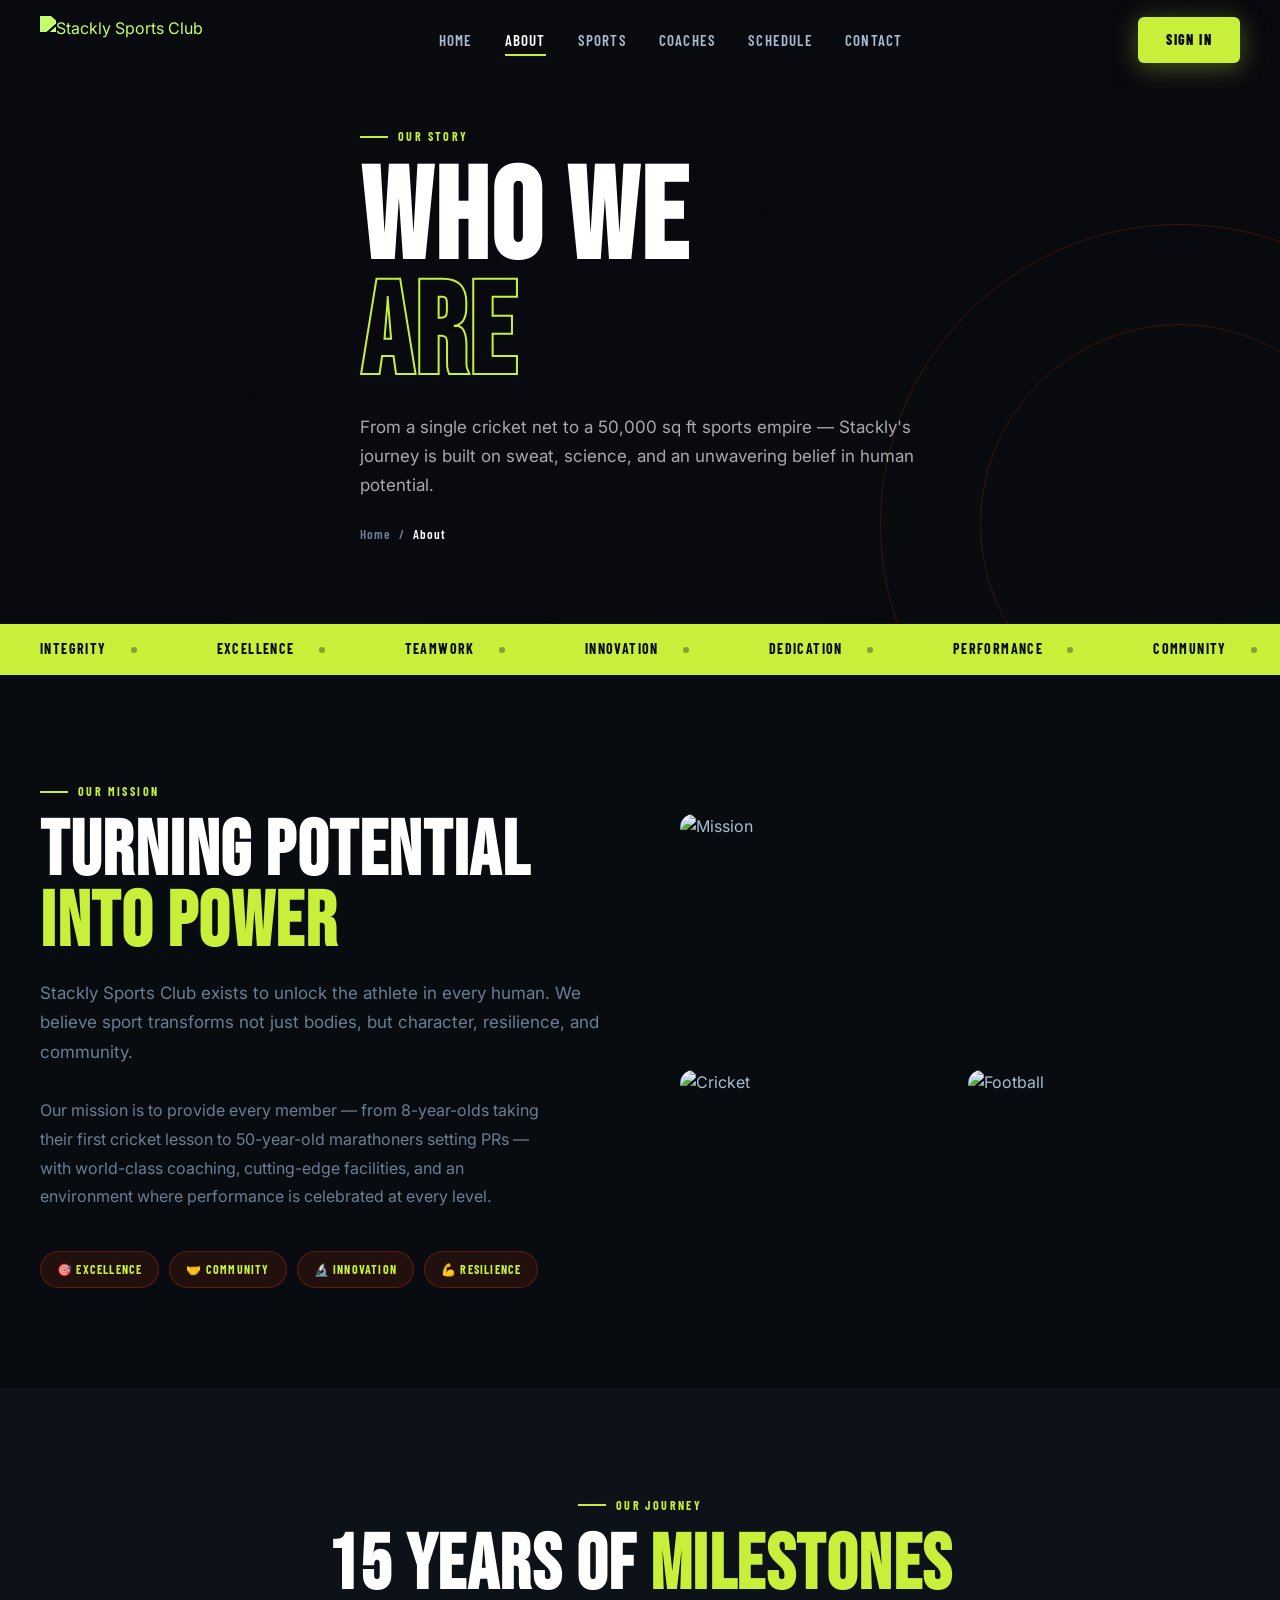
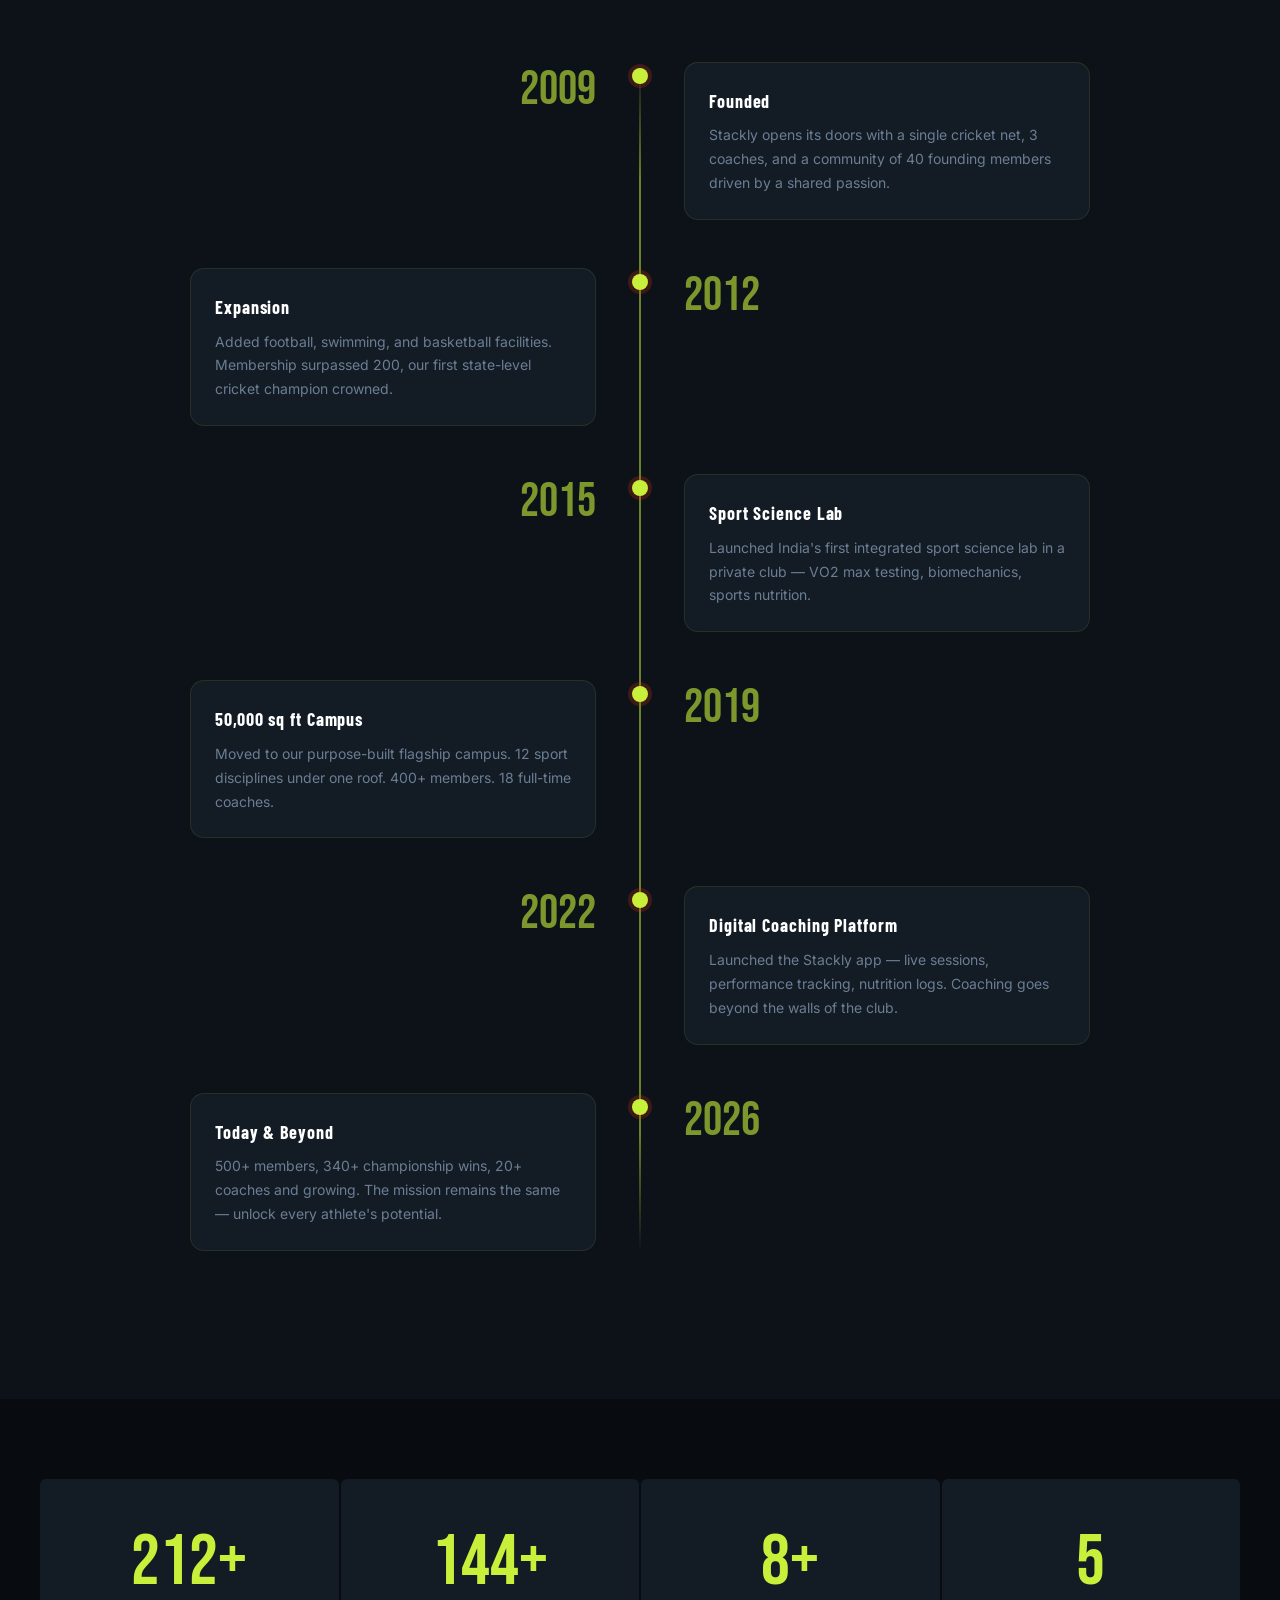
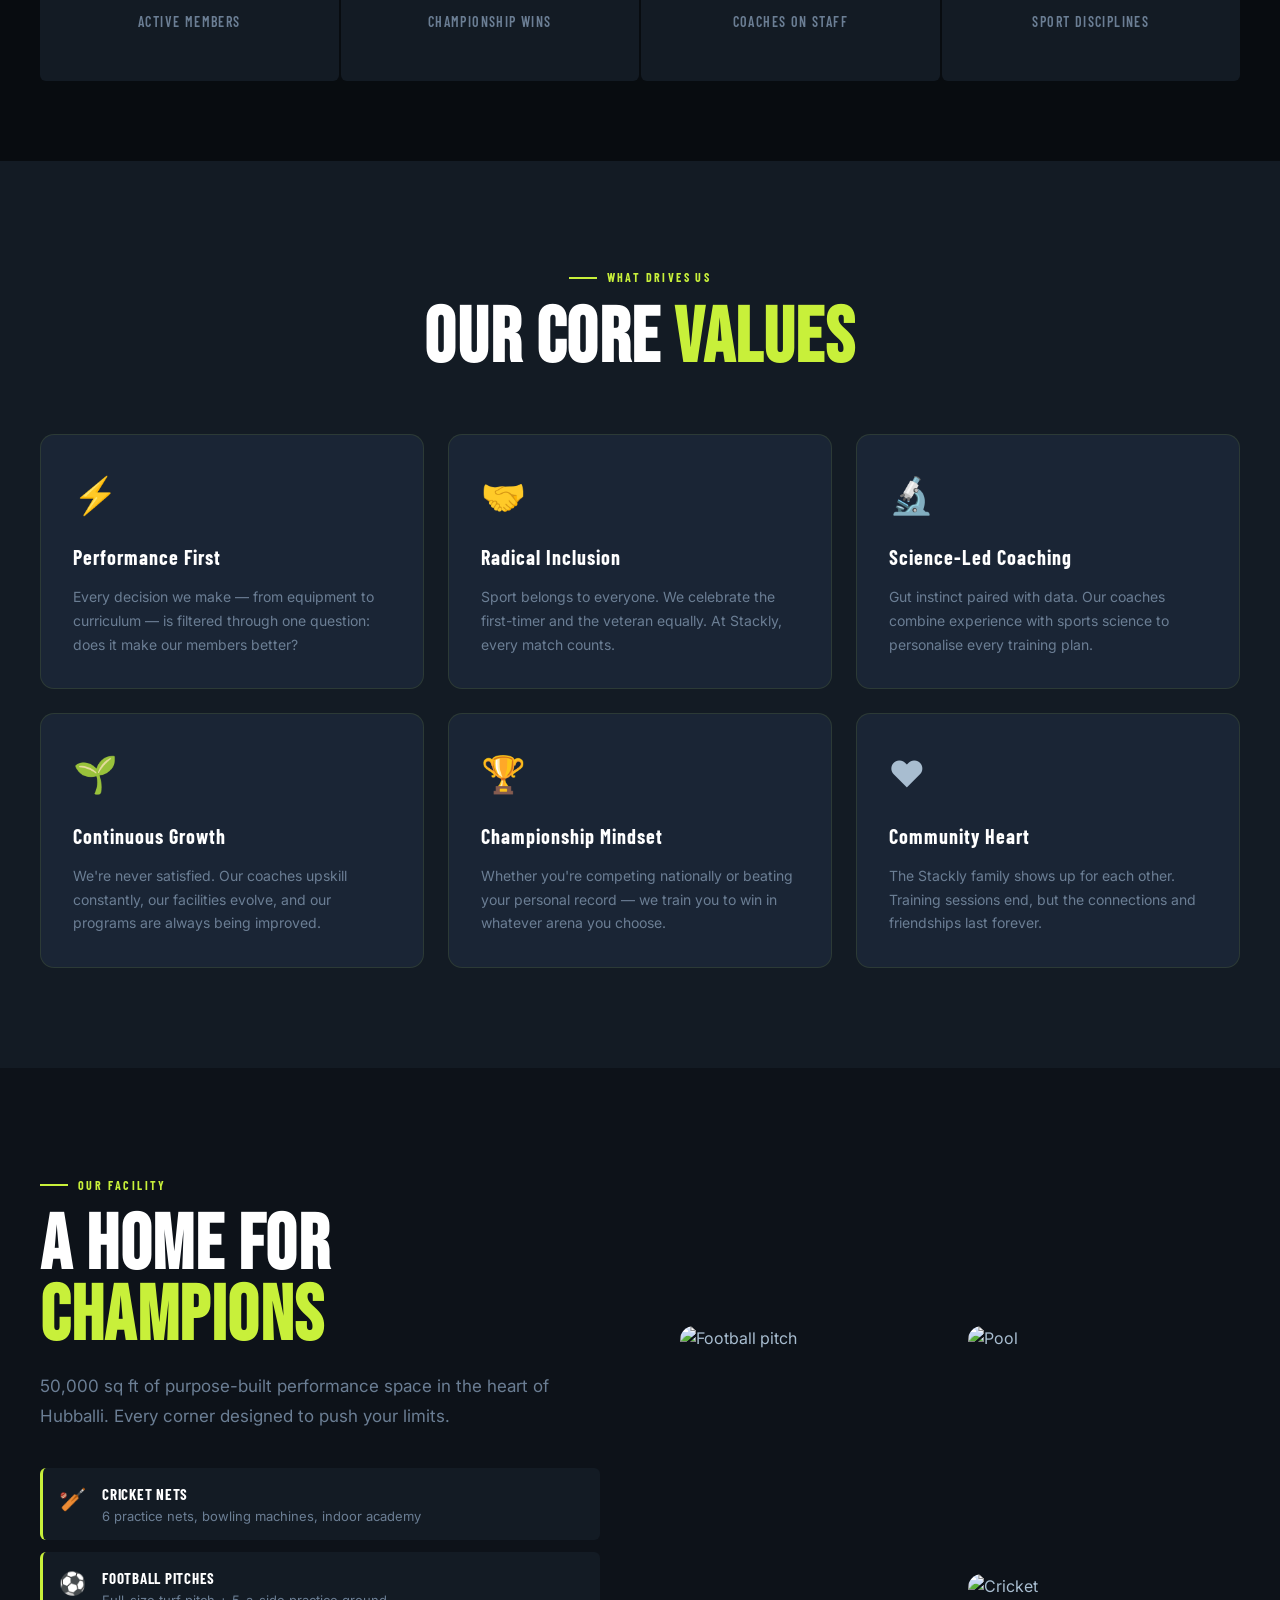
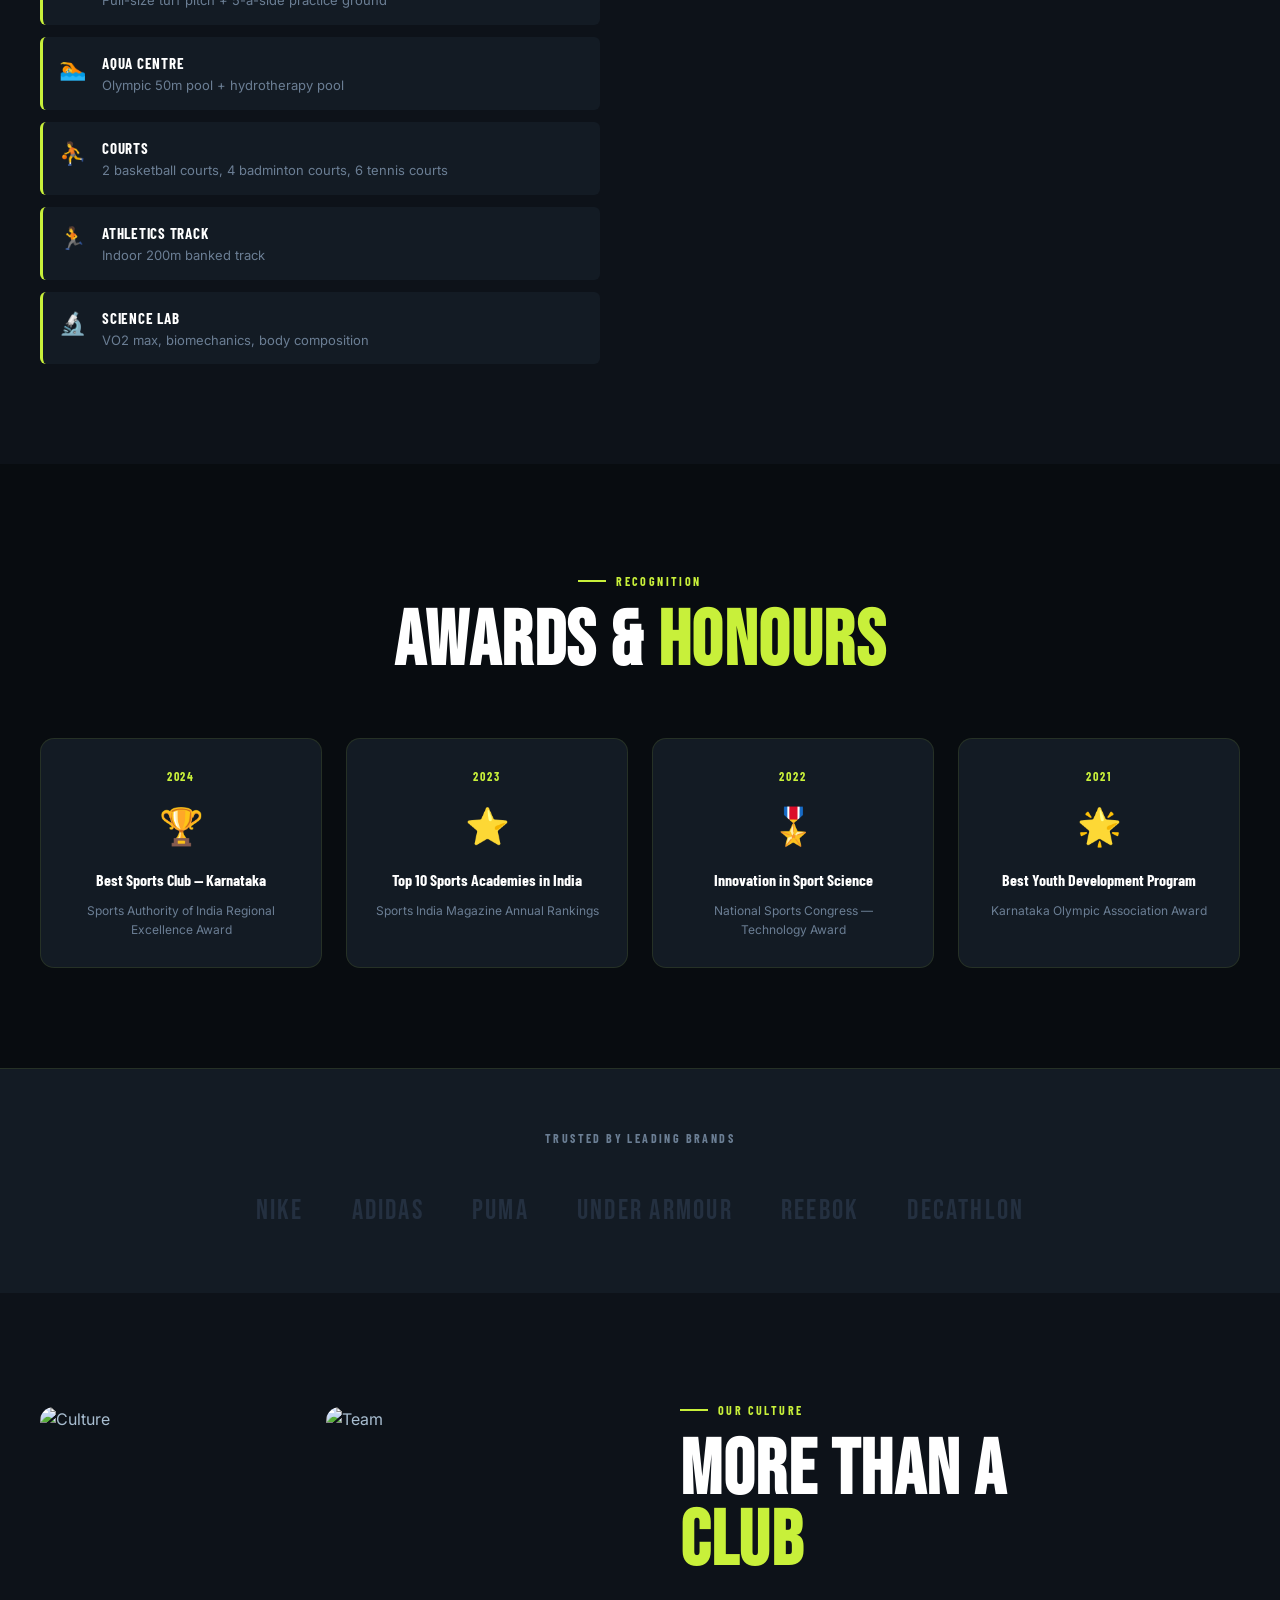
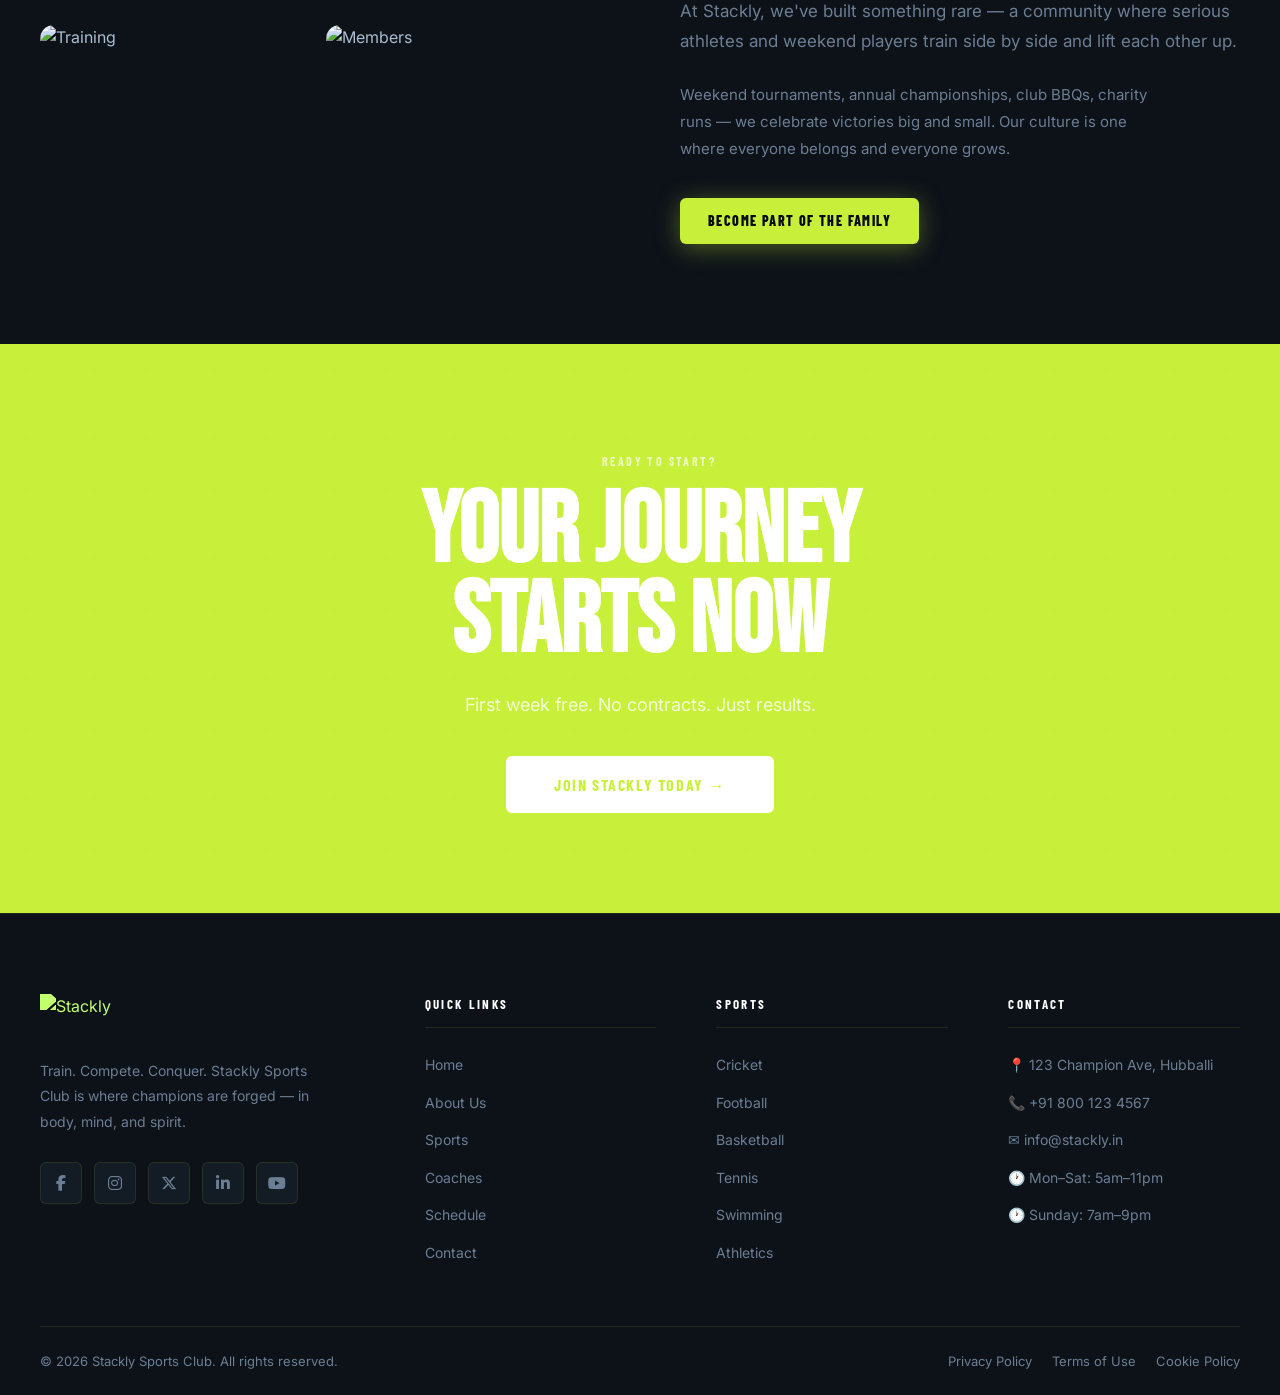
==== commit ccf07581: "update" ====
--- a/about.html
+++ b/about.html
@@ -6,6 +6,8 @@
 <title>About Us — Stackly Sports Club</title>
 <link rel="stylesheet" href="style.css">
 <link rel="stylesheet" href="inner.css">
+<link rel="stylesheet"
+href="https://cdnjs.cloudflare.com/ajax/libs/font-awesome/6.7.2/css/all.min.css">
 </head>
 <body>
 <div class="cursor-glow"></div>
@@ -342,17 +344,62 @@
       <div class="footer-brand">
         <a href="index.html" class="logo-wrap"><img src="https://wsrv.nl/?url=https://snabsolutions.in/wp-content/uploads/2026/02/stackly-snab-solutions.png&w=260&h=104&output=webp&q=80&fit=inside" alt="Stackly"></a>
         <p>Train. Compete. Conquer. Stackly Sports Club is where champions are forged — in body, mind, and spirit.</p>
-        <div class="footer-socials">
-          <a href="#" class="social-btn">📷</a><a href="#" class="social-btn">f</a><a href="#" class="social-btn">𝕏</a><a href="#" class="social-btn">▶</a>
-        </div>
-      </div>
-      <div class="footer-col"><h4>Quick Links</h4><ul><li><a href="index.html">Home</a></li><li><a href="about.html">About Us</a></li><li><a href="classes.html">Sports</a></li><li><a href="coaches.html">Coaches</a></li><li><a href="schedule.html">Schedule</a></li><li><a href="contact.html">Contact</a></li></ul></div>
-      <div class="footer-col"><h4>Sports</h4><ul><li><a href="classes.html">Cricket</a></li><li><a href="classes.html">Football</a></li><li><a href="classes.html">Basketball</a></li><li><a href="classes.html">Tennis</a></li><li><a href="classes.html">Swimming</a></li><li><a href="classes.html">Athletics</a></li></ul></div>
-      <div class="footer-col"><h4>Contact</h4><ul><li><a href="#">📍 123 Champion Ave, Hubballi</a></li><li><a href="tel:+918001234567">📞 +91 800 123 4567</a></li><li><a href="mailto:info@stackly.in">✉ info@stackly.in</a></li><li><a href="#">🕐 Mon–Sat: 5am–11pm</a></li><li><a href="#">🕐 Sunday: 7am–9pm</a></li></ul></div>
+        <div class="footer-social-row">
+  <a href="404.html" aria-label="Facebook">
+    <i class="fa-brands fa-facebook-f"></i>
+  </a>
+
+  <a href="404.html" aria-label="Instagram">
+    <i class="fa-brands fa-instagram"></i>
+  </a>
+
+  <a href="404.html" aria-label="Twitter">
+    <i class="fa-brands fa-x-twitter"></i>
+  </a>
+
+  <a href="404.html" aria-label="LinkedIn">
+    <i class="fa-brands fa-linkedin-in"></i>
+  </a>
+
+  <a href="404.html" aria-label="YouTube">
+    <i class="fa-brands fa-youtube"></i>
+  </a>
+</div>
+      </div>
+      <div class="footer-col"><h4>Quick Links</h4><ul><li><a href="index.html">Home</a></li>
+        <li><a href="about.html">About Us</a></li>
+        <li><a href="classes.html">Sports</a></li>
+        <li><a href="coaches.html">Coaches</a></li>
+        <li><a href="schedule.html">Schedule</a></li>
+        <li><a href="contact.html">Contact</a></li>
+      </ul>
+    </div>
+      <div class="footer-col"><h4>Sports</h4>
+        <ul>
+          <li><a href="classes.html">Cricket</a></li>
+          <li><a href="classes.html">Football</a></li>
+          <li><a href="classes.html">Basketball</a></li>
+          <li><a href="classes.html">Tennis</a></li>
+          <li><a href="classes.html">Swimming</a></li>
+          <li><a href="classes.html">Athletics</a></li>
+        </ul>
+      </div>
+      <div class="footer-col"><h4>Contact</h4>
+        <ul><li><a href="404.html">📍 123 Champion Ave, Hubballi</a></li>
+          <li><a href="404.html">📞 +91 800 123 4567</a></li>
+          <li><a href="404.html">✉ info@stackly.in</a></li>
+          <li><a href="404.html">🕐 Mon–Sat: 5am–11pm</a></li>
+          <li><a href="404.html">🕐 Sunday: 7am–9pm</a></li>
+        </ul>
+      </div>
     </div>
     <div class="footer-bottom">
       <p>&copy; 2026 Stackly Sports Club. All rights reserved.</p>
-      <div class="footer-links"><a href="#">Privacy Policy</a><a href="#">Terms of Use</a><a href="#">Cookie Policy</a></div>
+      <div class="footer-links">
+        <a href="404.html">Privacy Policy</a>
+        <a href="404.html">Terms of Use</a>
+        <a href="404.html">Cookie Policy</a>
+      </div>
     </div>
   </div>
 </footer>
--- a/style.css
+++ b/style.css
@@ -532,4 +532,88 @@
 @media (max-width: 480px) {
   .footer-top { grid-template-columns: 1fr; gap: 28px; }
   .footer-bottom { flex-direction: column; text-align: center; }
+}
+
+.footer-social-row{
+  display:flex;
+  gap:12px;
+  margin-top:24px;
+}
+
+.footer-social-row a{
+  width:42px;
+  height:42px;
+  display:flex;
+  align-items:center;
+  justify-content:center;
+  border:1px solid var(--border);
+  border-radius:6px;
+  color:var(--text-muted);
+  background:var(--dark3);
+  transition:all .3s ease;
+}
+
+.footer-social-row a i{
+  font-size:16px;
+}
+
+.footer-social-row a:hover{
+  background:var(--primary);
+  color:var(--dark);
+  border-color:var(--primary);
+  transform:translateY(-4px);
+  box-shadow:0 8px 24px rgba(200,240,58,.25);
+}
+/* ==========================================
+   FORM VALIDATION + SITE TOAST (shared)
+   ========================================== */
+@keyframes shake {
+  10%, 90% { transform: translateX(-1px); }
+  20%, 80% { transform: translateX(2px); }
+  30%, 50%, 70% { transform: translateX(-4px); }
+  40%, 60% { transform: translateX(4px); }
+}
+.shake { animation: shake 0.4s; }
+.input-error {
+  border-color: #FF5C5C !important;
+  box-shadow: 0 0 0 3px rgba(255,92,92,0.12);
+}
+
+.site-toast {
+  position: fixed;
+  top: 24px;
+  right: 24px;
+  z-index: 2000;
+  display: flex;
+  align-items: center;
+  gap: 12px;
+  background: var(--dark3);
+  border: 1px solid var(--primary);
+  border-radius: var(--radius);
+  padding: 16px 20px;
+  max-width: 320px;
+  font-family: var(--font-heading);
+  font-size: 13px;
+  font-weight: 600;
+  letter-spacing: 0.08em;
+  text-transform: uppercase;
+  color: var(--white);
+  box-shadow: 0 12px 40px rgba(0,0,0,0.5);
+  transform: translateX(120%);
+  opacity: 0;
+  transition: transform 0.4s cubic-bezier(0.4,0,0.2,1), opacity 0.4s;
+}
+.site-toast.show { transform: translateX(0); opacity: 1; }
+.site-toast .dot {
+  width: 8px;
+  height: 8px;
+  border-radius: 50%;
+  flex-shrink: 0;
+  background: var(--primary);
+  box-shadow: 0 0 10px var(--primary-glow);
+}
+.site-toast .toast-msg { line-height: 1.5; text-transform: none; letter-spacing: 0.02em; }
+
+@media (max-width: 480px) {
+  .site-toast { left: 16px; right: 16px; top: 16px; max-width: none; }
 }
--- a/inner.css
+++ b/inner.css
@@ -546,4 +546,49 @@
 @media (max-width: 480px) {
   .awards-grid { grid-template-columns: 1fr; }
   .about-stats { grid-template-columns: 1fr 1fr; }
+}
+/* ==========================================
+   FAQ ACCORDION (shared across inner pages)
+   ========================================== */
+.accordion { display: flex; flex-direction: column; gap: 4px; }
+.accordion-item {
+  background: var(--dark3);
+  border: 1px solid var(--border);
+  border-radius: var(--radius);
+  overflow: hidden;
+}
+.accordion-trigger {
+  width: 100%;
+  text-align: left;
+  padding: 20px 20px;
+  font-family: var(--font-heading);
+  font-size: 15px;
+  font-weight: 700;
+  letter-spacing: 0.04em;
+  color: var(--white);
+  display: flex;
+  justify-content: space-between;
+  align-items: center;
+  gap: 16px;
+  cursor: pointer;
+  transition: color var(--transition);
+}
+.accordion-trigger:hover { color: var(--primary); }
+.accordion-body {
+  padding: 0 20px;
+  overflow: hidden;
+  max-height: 0;
+  transition: max-height 0.4s ease, padding 0.4s ease;
+}
+.accordion-body p {
+  font-size: 14px;
+  color: var(--text-muted);
+  line-height: 1.7;
+  padding-bottom: 20px;
+}
+.acc-icon {
+  flex-shrink: 0;
+  font-size: 20px;
+  line-height: 1;
+  color: var(--primary);
 }
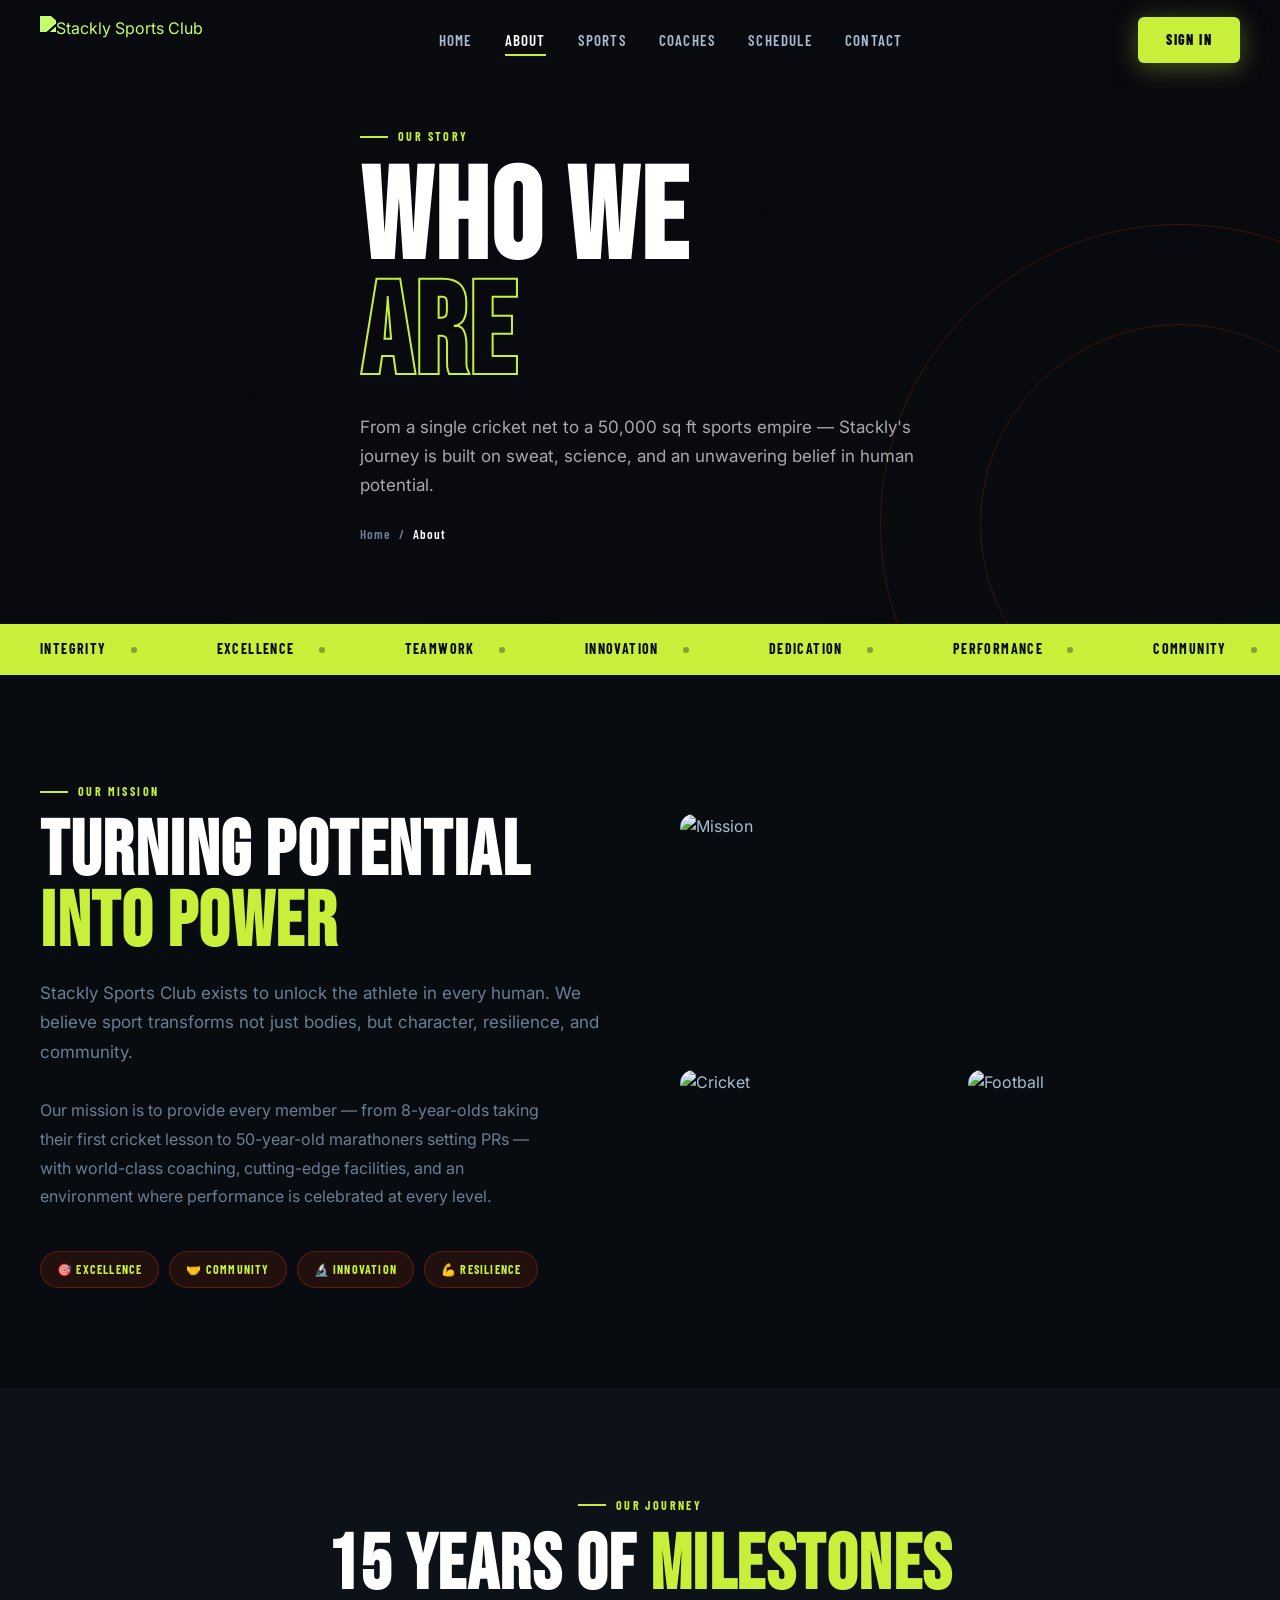
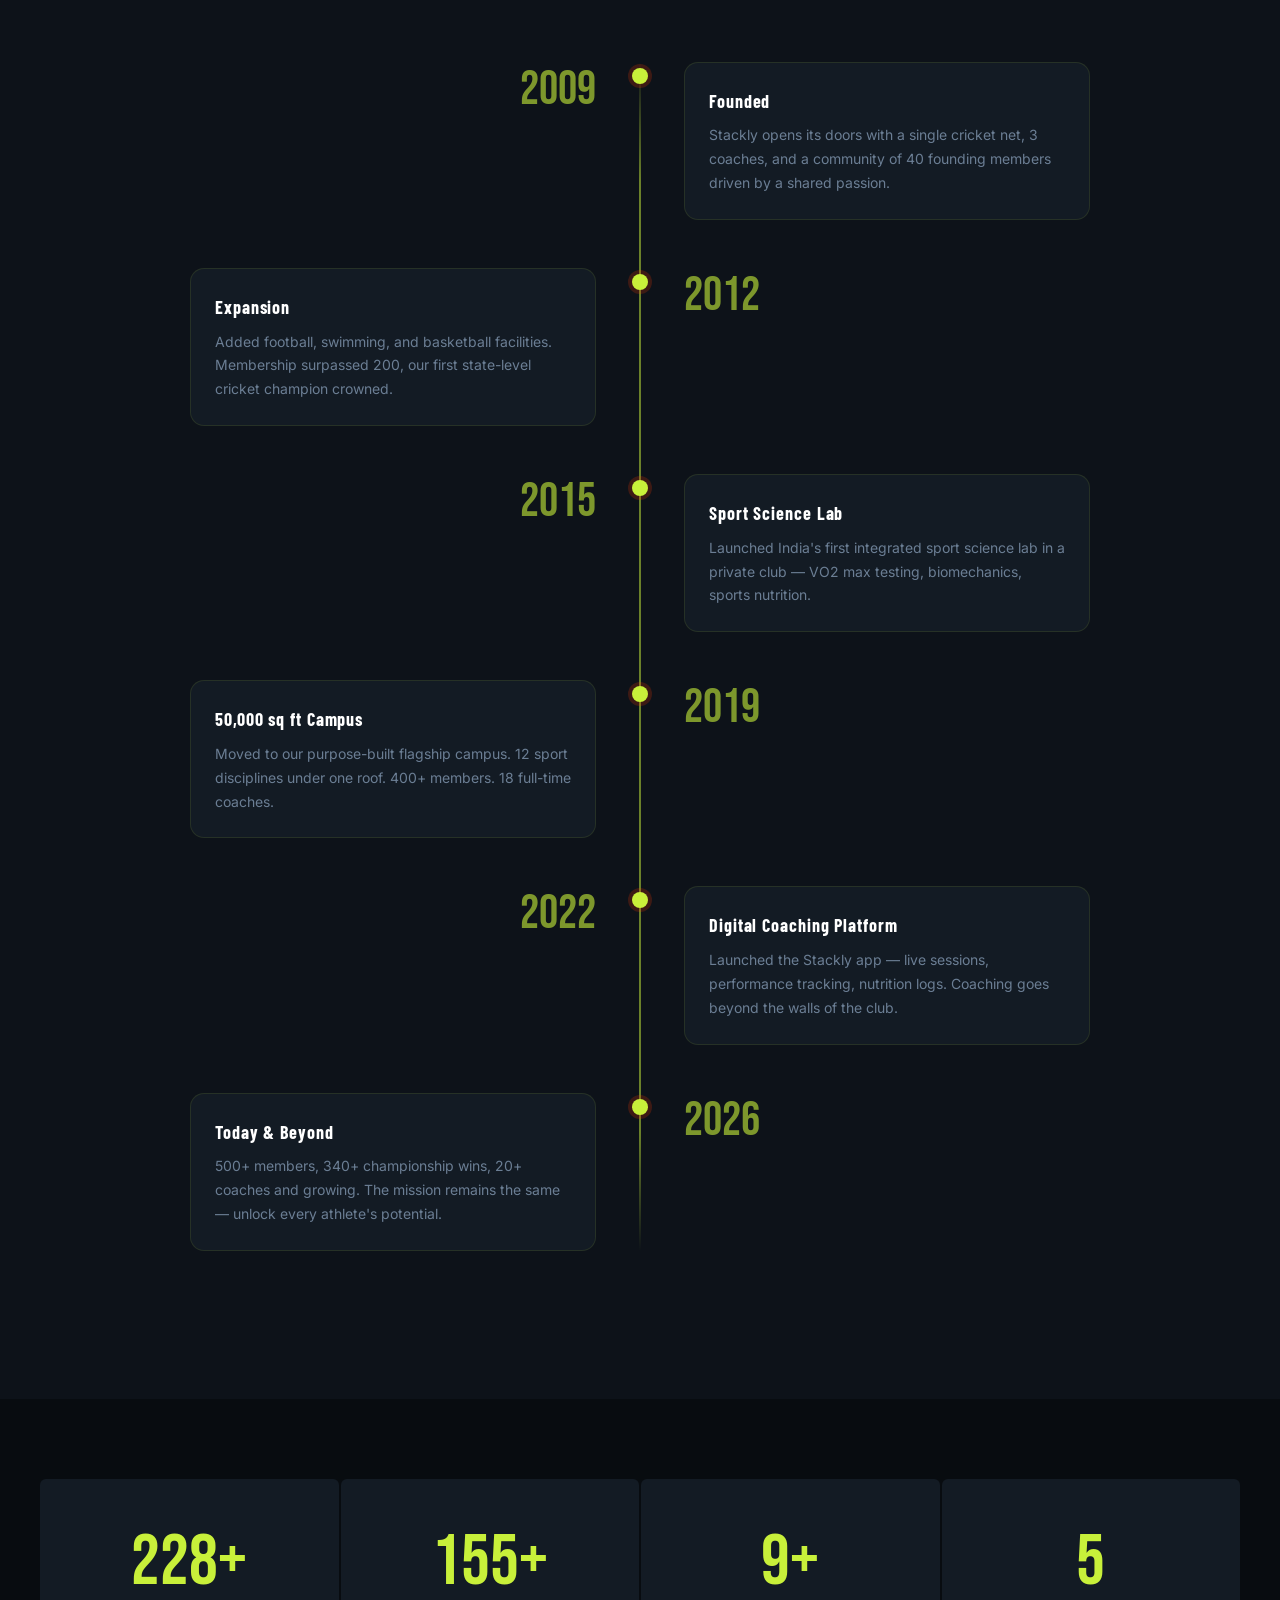
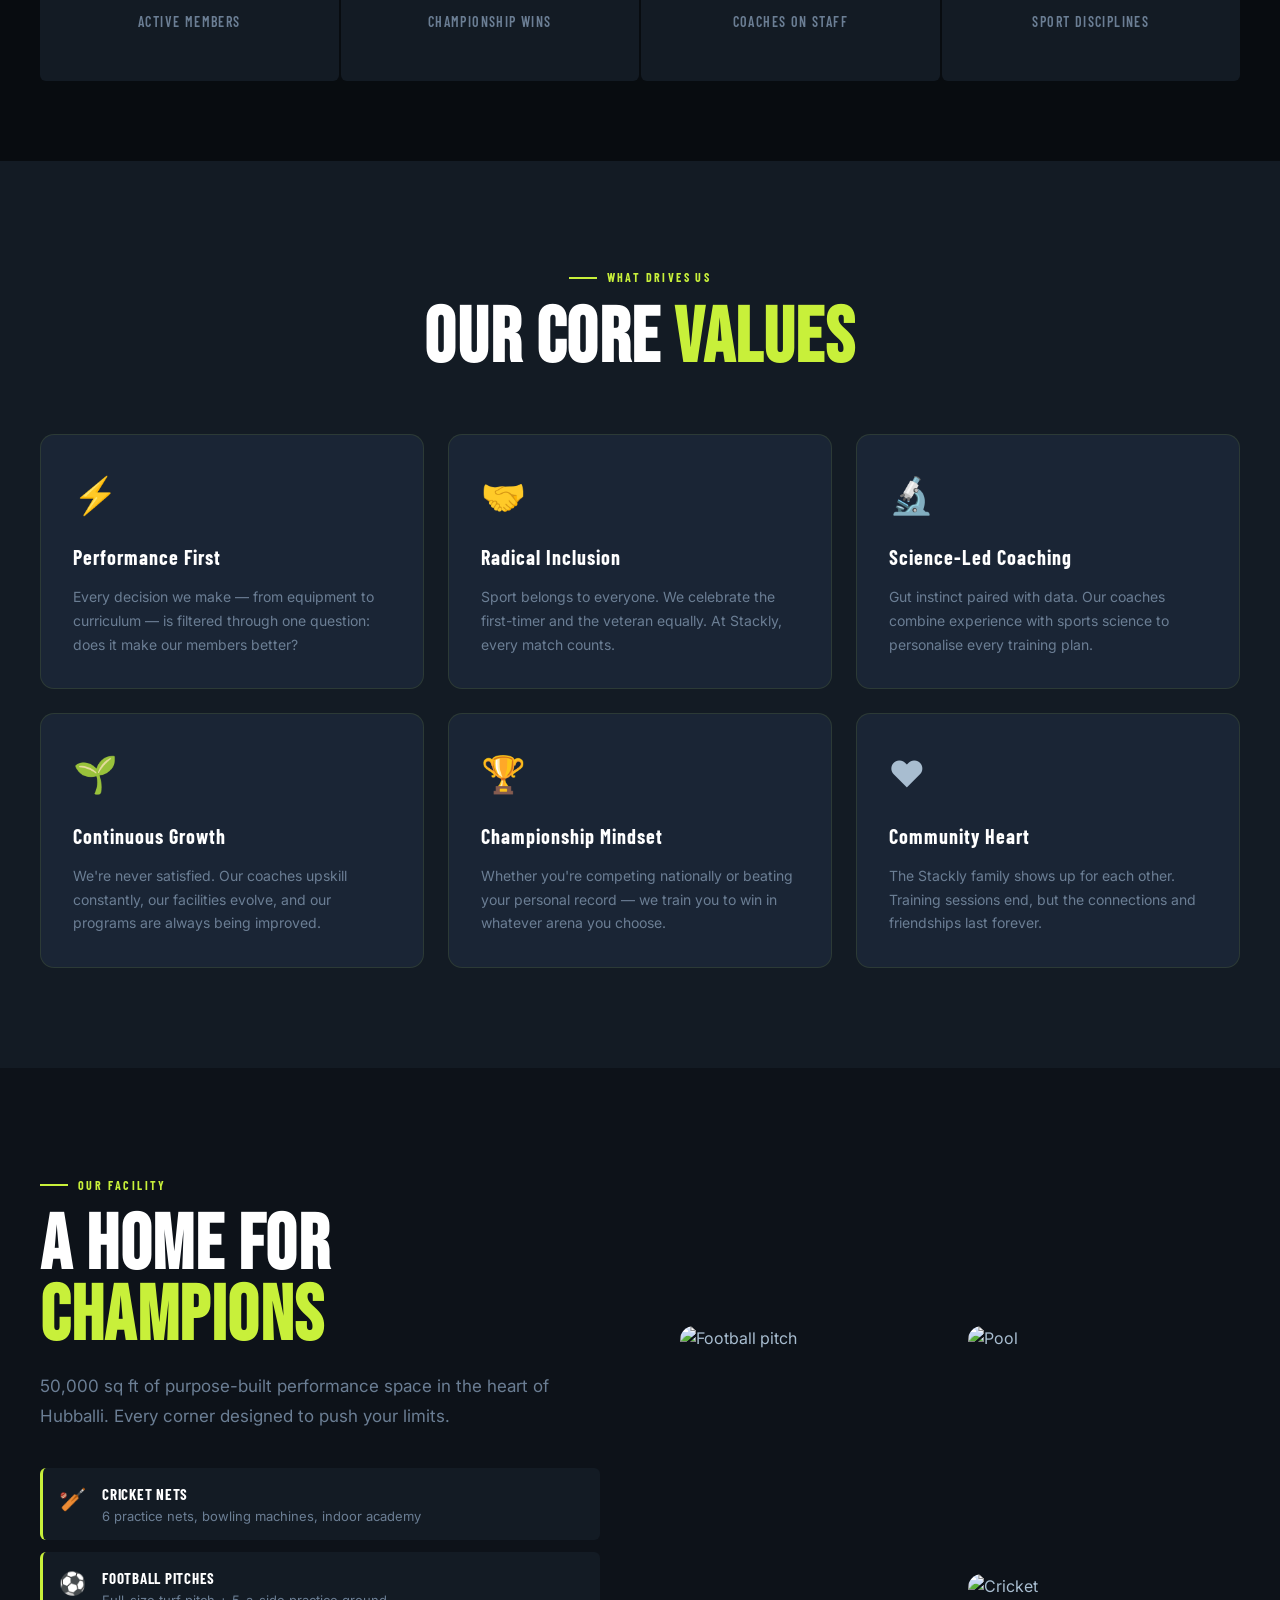
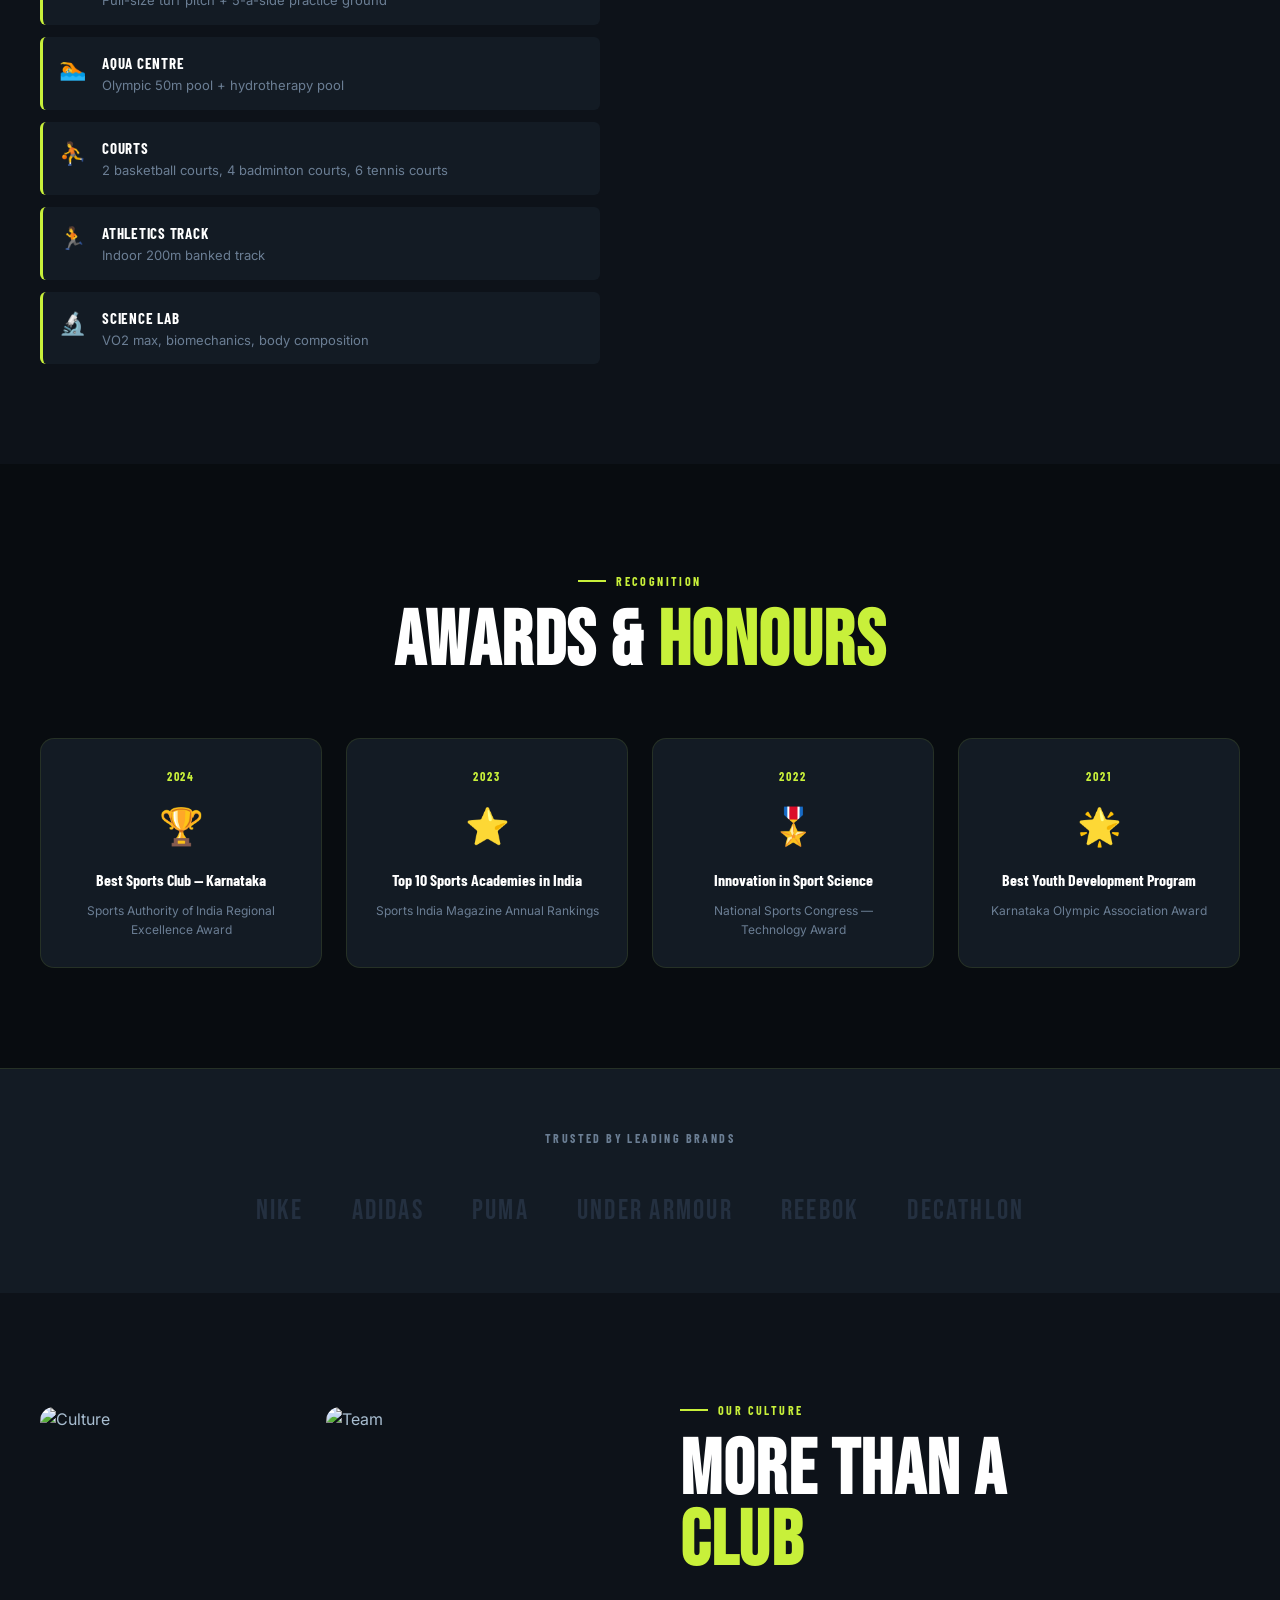
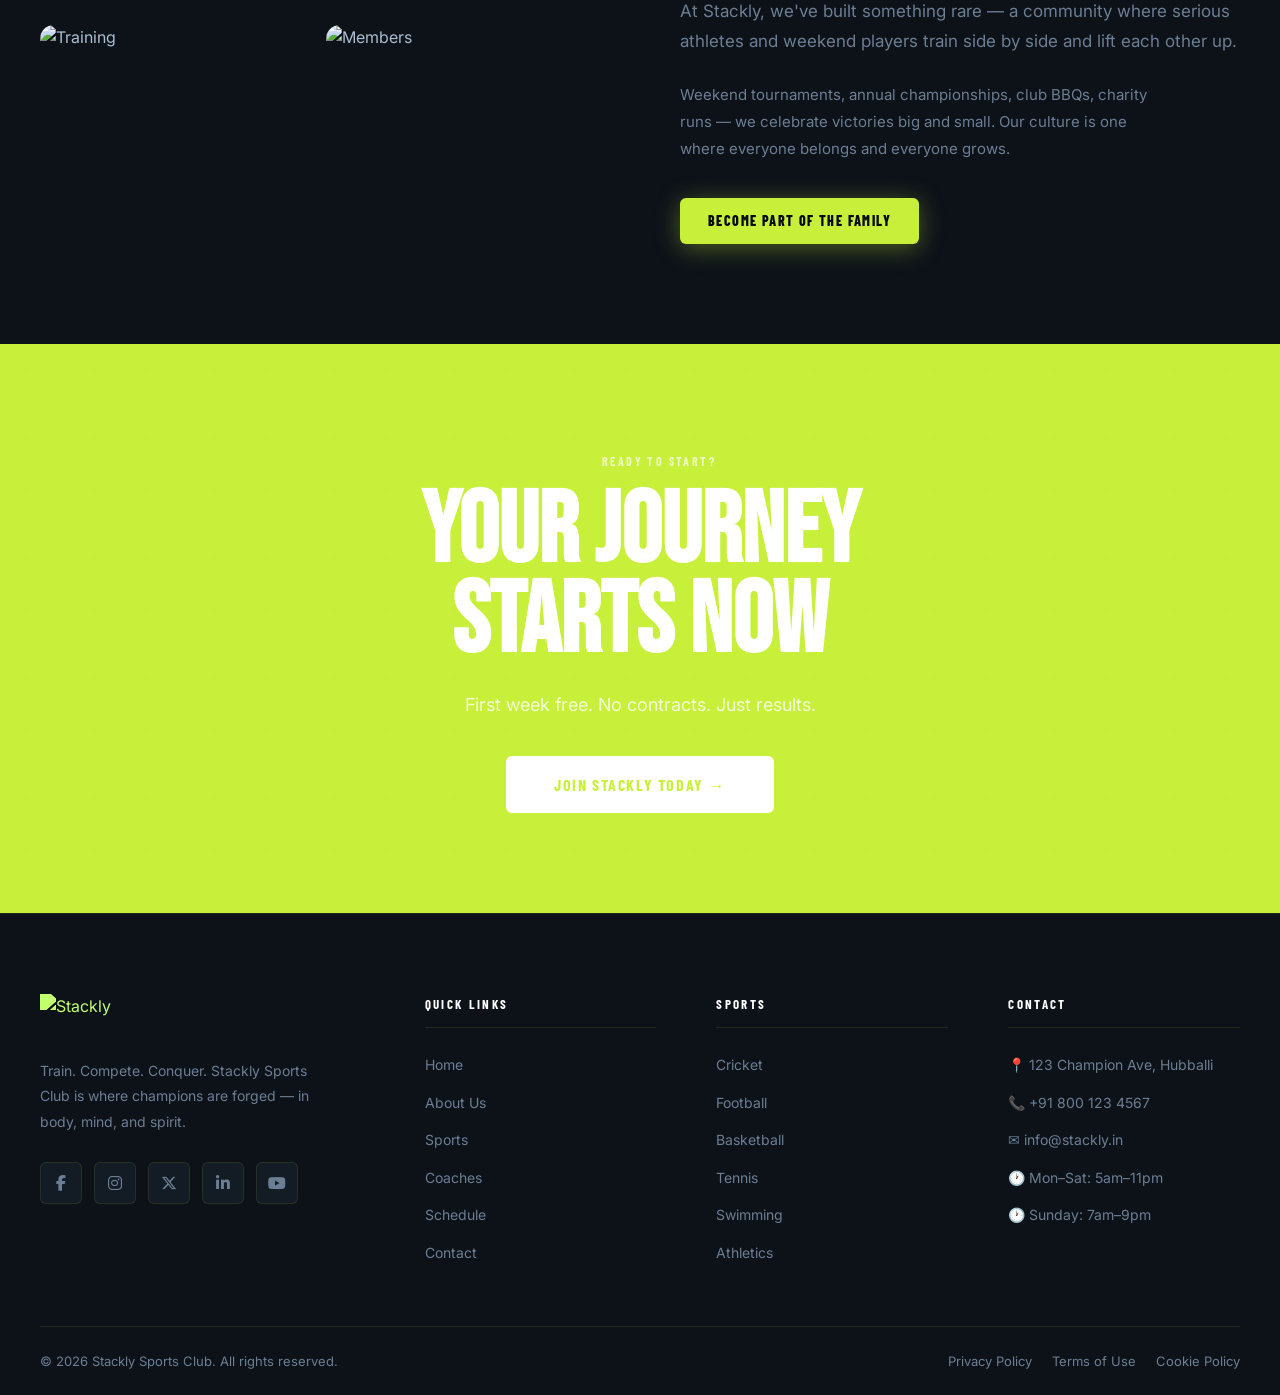
==== commit de84c352: "update" ====
--- a/about.html
+++ b/about.html
@@ -16,7 +16,7 @@
 <header class="site-header" id="header">
   <div class="header-inner">
     <a href="index.html" class="logo-wrap">
-      <img src="https://wsrv.nl/?url=https://snabsolutions.in/wp-content/uploads/2026/02/stackly-snab-solutions.png&w=260&h=104&output=webp&q=80&fit=inside" alt="Stackly Sports Club">
+      <img src="https://wsrv.nl/?url=https://snabsolutions.in/wp-content/uploads/2026/02/stackly-snab-solutions.png&w=260&h=104&output=webp&q=80&fit=inside" alt="Stackly Sports Club" draggable="false">
     </a>
     <nav class="main-nav">
       <a href="index.html">Home</a>
@@ -91,9 +91,9 @@
       </div>
       <div class="mission-visual reveal-right">
         <div class="mission-img-grid">
-          <div class="mig-main"><img src="https://wsrv.nl/?url=images.unsplash.com/photo-1517649763962-0c623066013b&w=500&output=webp&q=70&fit=cover" alt="Mission" loading="lazy"></div>
-          <div class="mig-sm1"><img src="https://wsrv.nl/?url=images.unsplash.com/photo-1531415074968-036ba1b575da&w=300&output=webp&q=70&fit=cover" alt="Cricket" loading="lazy"></div>
-          <div class="mig-sm2"><img src="https://wsrv.nl/?url=images.unsplash.com/photo-1551958219-acbc608c6377&w=300&output=webp&q=70&fit=cover" alt="Football" loading="lazy"></div>
+          <div class="mig-main"><img src="https://wsrv.nl/?url=images.unsplash.com/photo-1517649763962-0c623066013b&w=500&output=webp&q=70&fit=cover" alt="Mission" loading="lazy" draggable="false"></div>
+          <div class="mig-sm1"><img src="https://wsrv.nl/?url=images.unsplash.com/photo-1531415074968-036ba1b575da&w=300&output=webp&q=70&fit=cover" alt="Cricket" loading="lazy" draggable="false"></div>
+          <div class="mig-sm2"><img src="https://wsrv.nl/?url=images.unsplash.com/photo-1551958219-acbc608c6377&w=300&output=webp&q=70&fit=cover" alt="Football" loading="lazy" draggable="false"></div>
         </div>
       </div>
     </div>
@@ -244,9 +244,9 @@
         </div>
       </div>
       <div class="facility-mosaic reveal-right">
-        <div class="mos-large"><img src="https://wsrv.nl/?url=images.unsplash.com/photo-1551958219-acbc608c6377&w=600&output=webp&q=70&fit=cover" alt="Football pitch" loading="lazy"></div>
-        <div class="mos-small1"><img src="https://wsrv.nl/?url=images.unsplash.com/photo-1530549387789-4c1017266635&w=300&output=webp&q=70&fit=cover" alt="Pool" loading="lazy"></div>
-        <div class="mos-small2"><img src="https://wsrv.nl/?url=images.unsplash.com/photo-1531415074968-036ba1b575da&w=300&output=webp&q=70&fit=cover" alt="Cricket" loading="lazy"></div>
+        <div class="mos-large"><img src="https://wsrv.nl/?url=images.unsplash.com/photo-1551958219-acbc608c6377&w=600&output=webp&q=70&fit=cover" alt="Football pitch" loading="lazy" draggable="false"></div>
+        <div class="mos-small1"><img src="https://wsrv.nl/?url=images.unsplash.com/photo-1530549387789-4c1017266635&w=300&output=webp&q=70&fit=cover" alt="Pool" loading="lazy" draggable="false"></div>
+        <div class="mos-small2"><img src="https://wsrv.nl/?url=images.unsplash.com/photo-1531415074968-036ba1b575da&w=300&output=webp&q=70&fit=cover" alt="Cricket" loading="lazy" draggable="false"></div>
       </div>
     </div>
   </div>
@@ -309,10 +309,10 @@
     <div class="culture-grid">
       <div class="culture-images reveal-left">
         <div class="culture-img-grid">
-          <img src="https://wsrv.nl/?url=images.unsplash.com/photo-1546519638-68e109498ffc&w=400&output=webp&q=70&fit=cover" alt="Culture" loading="lazy">
-          <img src="https://wsrv.nl/?url=images.unsplash.com/photo-1577471488278-16eec37ffcc2&w=400&output=webp&q=70&fit=cover" alt="Team" loading="lazy">
-          <img src="https://wsrv.nl/?url=images.unsplash.com/photo-1551958219-acbc608c6377&w=400&output=webp&q=70&fit=cover" alt="Training" loading="lazy">
-          <img src="https://wsrv.nl/?url=images.unsplash.com/photo-1574629810360-7efbbe195018&w=400&output=webp&q=70&fit=cover" alt="Members" loading="lazy">
+          <img src="https://wsrv.nl/?url=images.unsplash.com/photo-1546519638-68e109498ffc&w=400&output=webp&q=70&fit=cover" alt="Culture" loading="lazy" draggable="false">
+          <img src="https://wsrv.nl/?url=images.unsplash.com/photo-1577471488278-16eec37ffcc2&w=400&output=webp&q=70&fit=cover" alt="Team" loading="lazy" draggable="false">
+          <img src="https://wsrv.nl/?url=images.unsplash.com/photo-1551958219-acbc608c6377&w=400&output=webp&q=70&fit=cover" alt="Training" loading="lazy" draggable="false">
+          <img src="https://wsrv.nl/?url=images.unsplash.com/photo-1574629810360-7efbbe195018&w=400&output=webp&q=70&fit=cover" alt="Members" loading="lazy" draggable="false">
         </div>
       </div>
       <div class="culture-text reveal-right">
@@ -342,7 +342,7 @@
   <div class="footer-inner">
     <div class="footer-top">
       <div class="footer-brand">
-        <a href="index.html" class="logo-wrap"><img src="https://wsrv.nl/?url=https://snabsolutions.in/wp-content/uploads/2026/02/stackly-snab-solutions.png&w=260&h=104&output=webp&q=80&fit=inside" alt="Stackly"></a>
+        <a href="index.html" class="logo-wrap"><img src="https://wsrv.nl/?url=https://snabsolutions.in/wp-content/uploads/2026/02/stackly-snab-solutions.png&w=260&h=104&output=webp&q=80&fit=inside" alt="Stackly" draggable="false"></a>
         <p>Train. Compete. Conquer. Stackly Sports Club is where champions are forged — in body, mind, and spirit.</p>
         <div class="footer-social-row">
   <a href="404.html" aria-label="Facebook">
--- a/style.css
+++ b/style.css
@@ -40,7 +40,8 @@
   overflow-x: hidden;
   line-height: 1.6;
 }
-img { max-width: 100%; height: auto; display: block; }
+img { max-width: 100%; height: auto; display: block; -webkit-user-drag: none; user-drag: none; }
+img::after { display: none !important; }
 a { color: inherit; text-decoration: none; }
 ul { list-style: none; }
 button { cursor: pointer; border: none; background: none; font-family: inherit; }
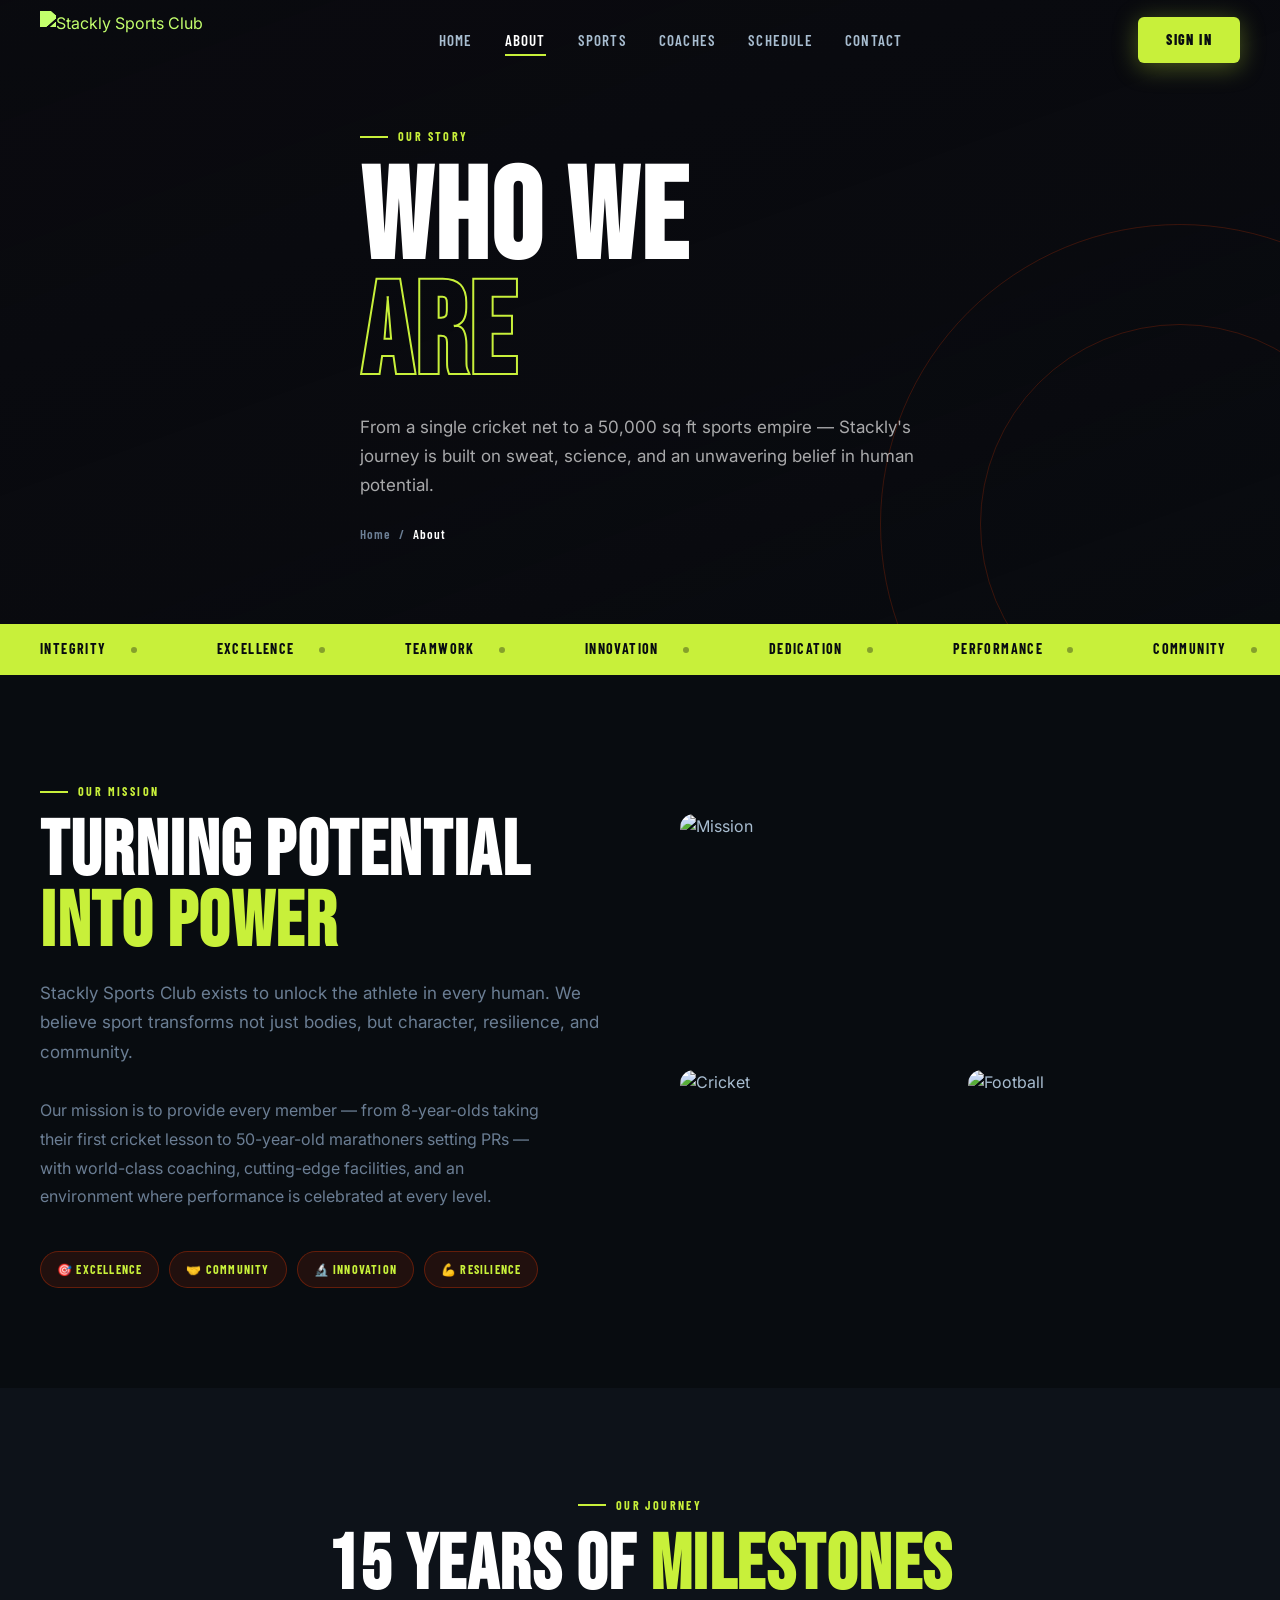
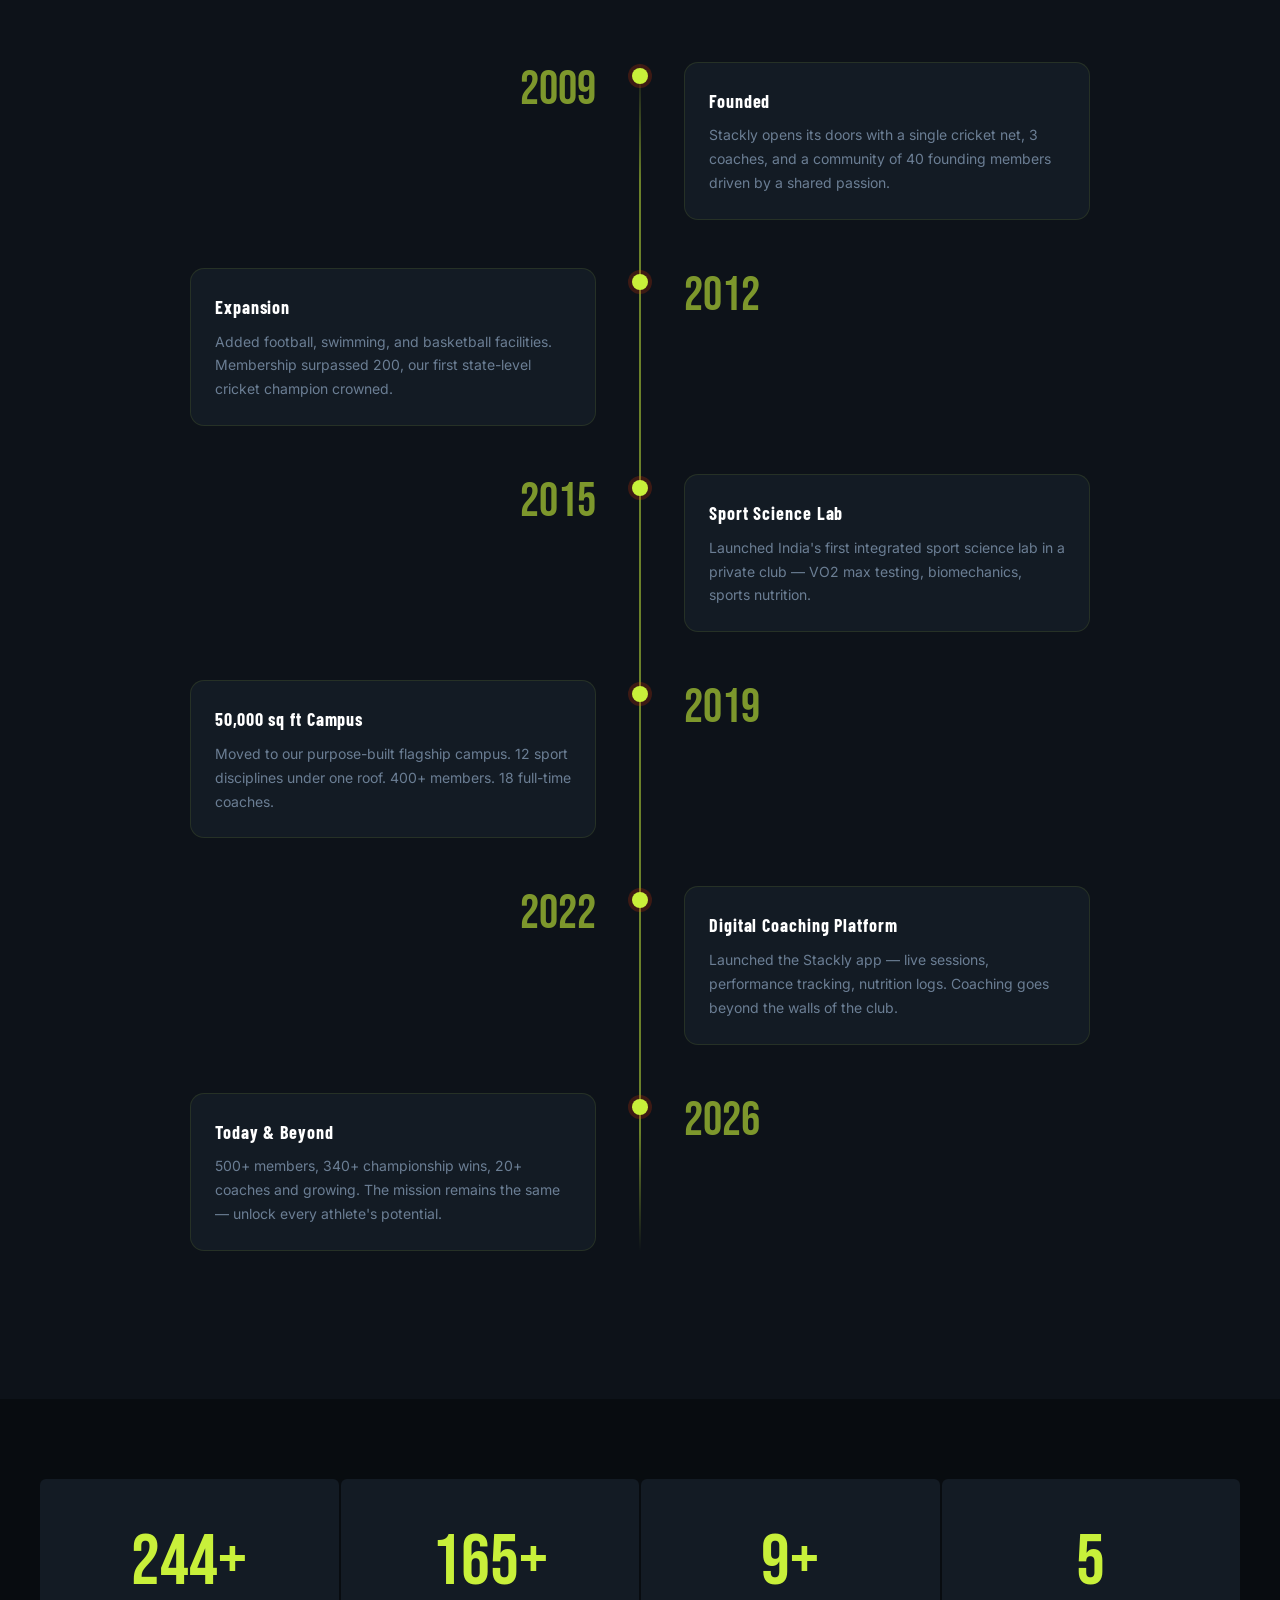
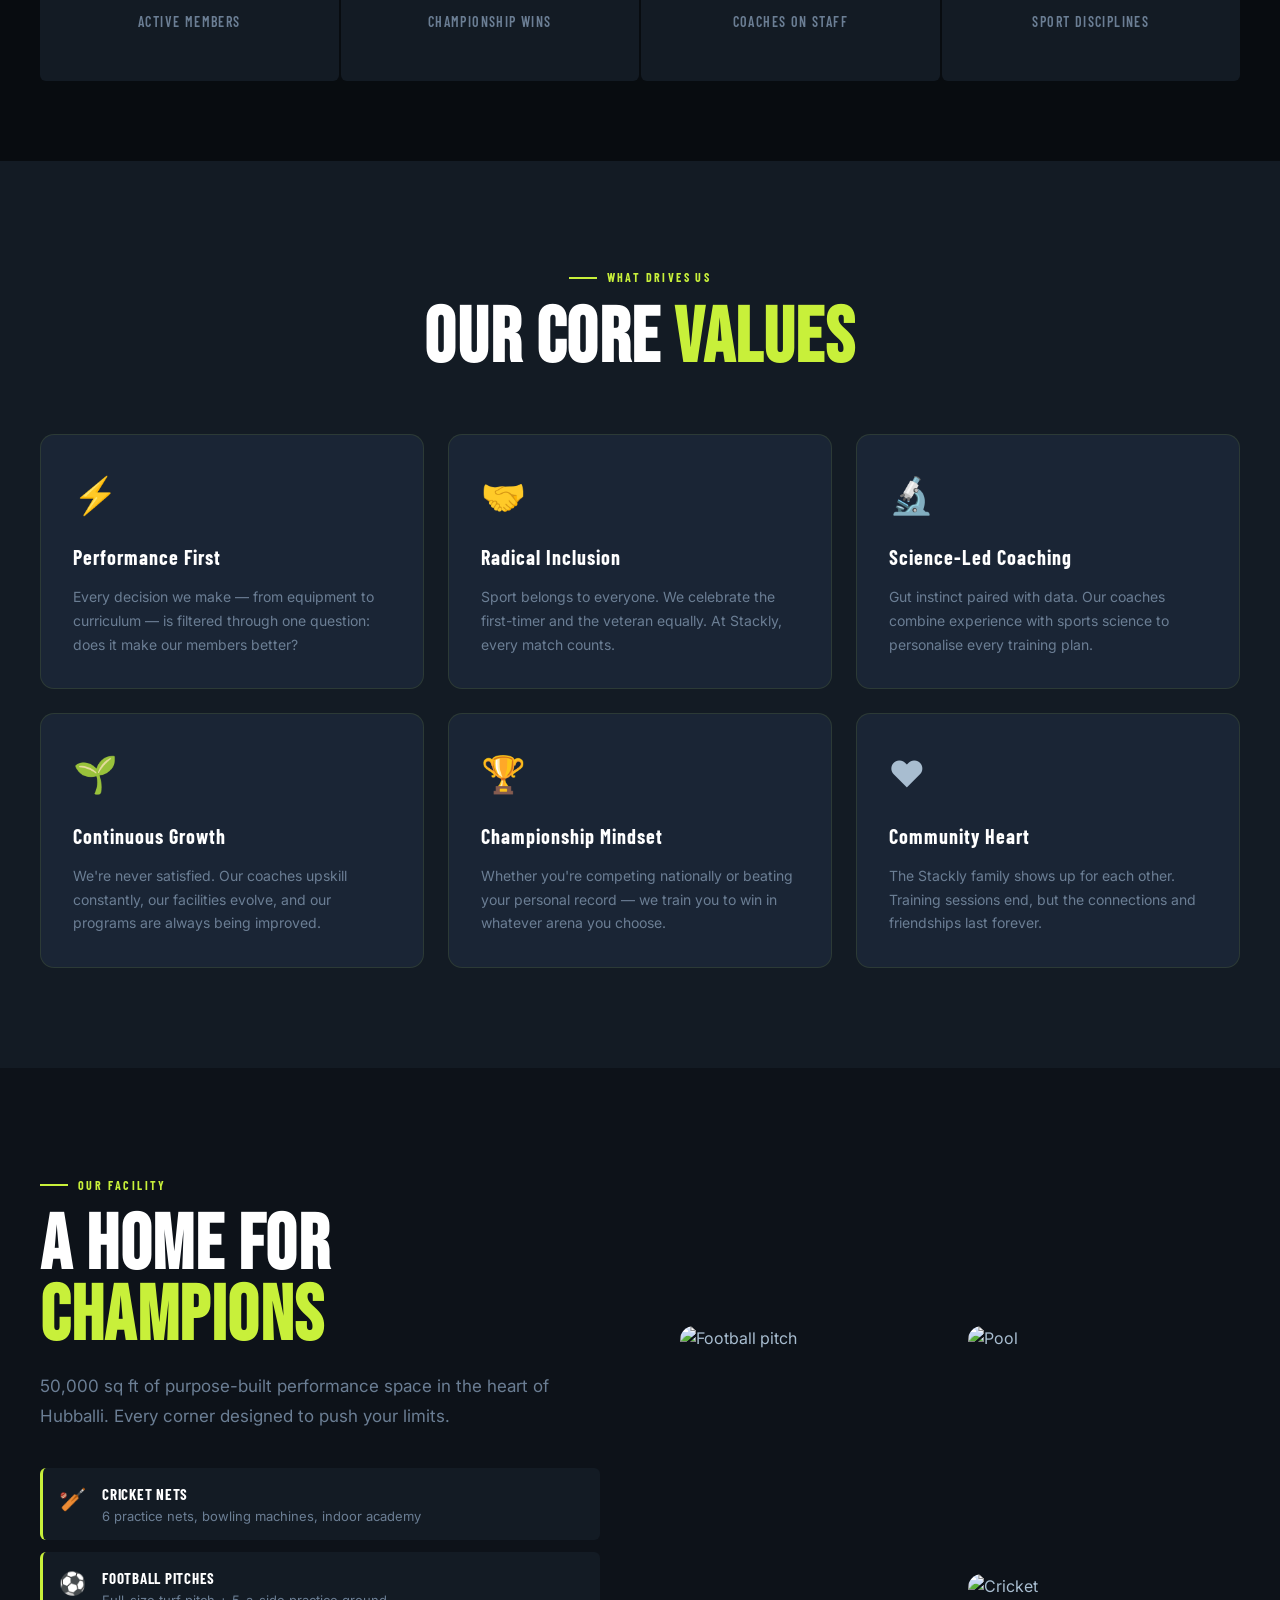
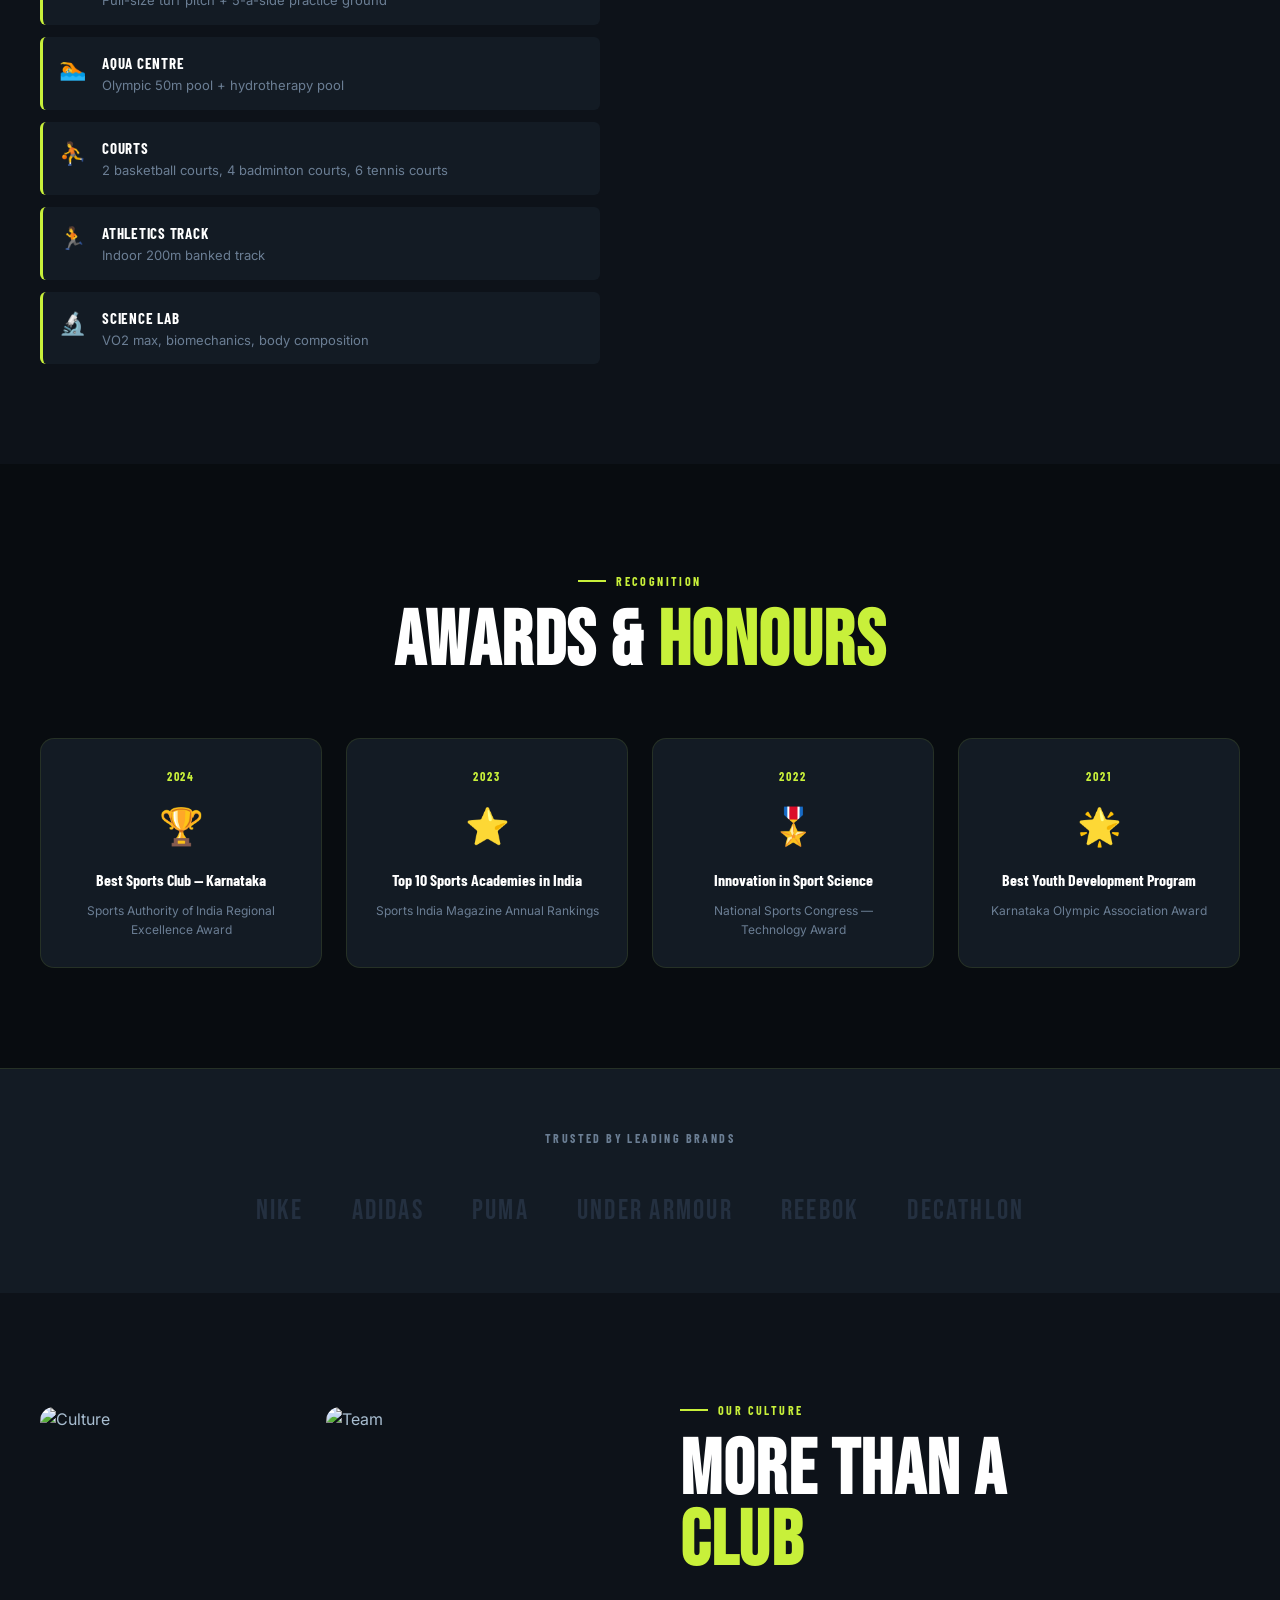
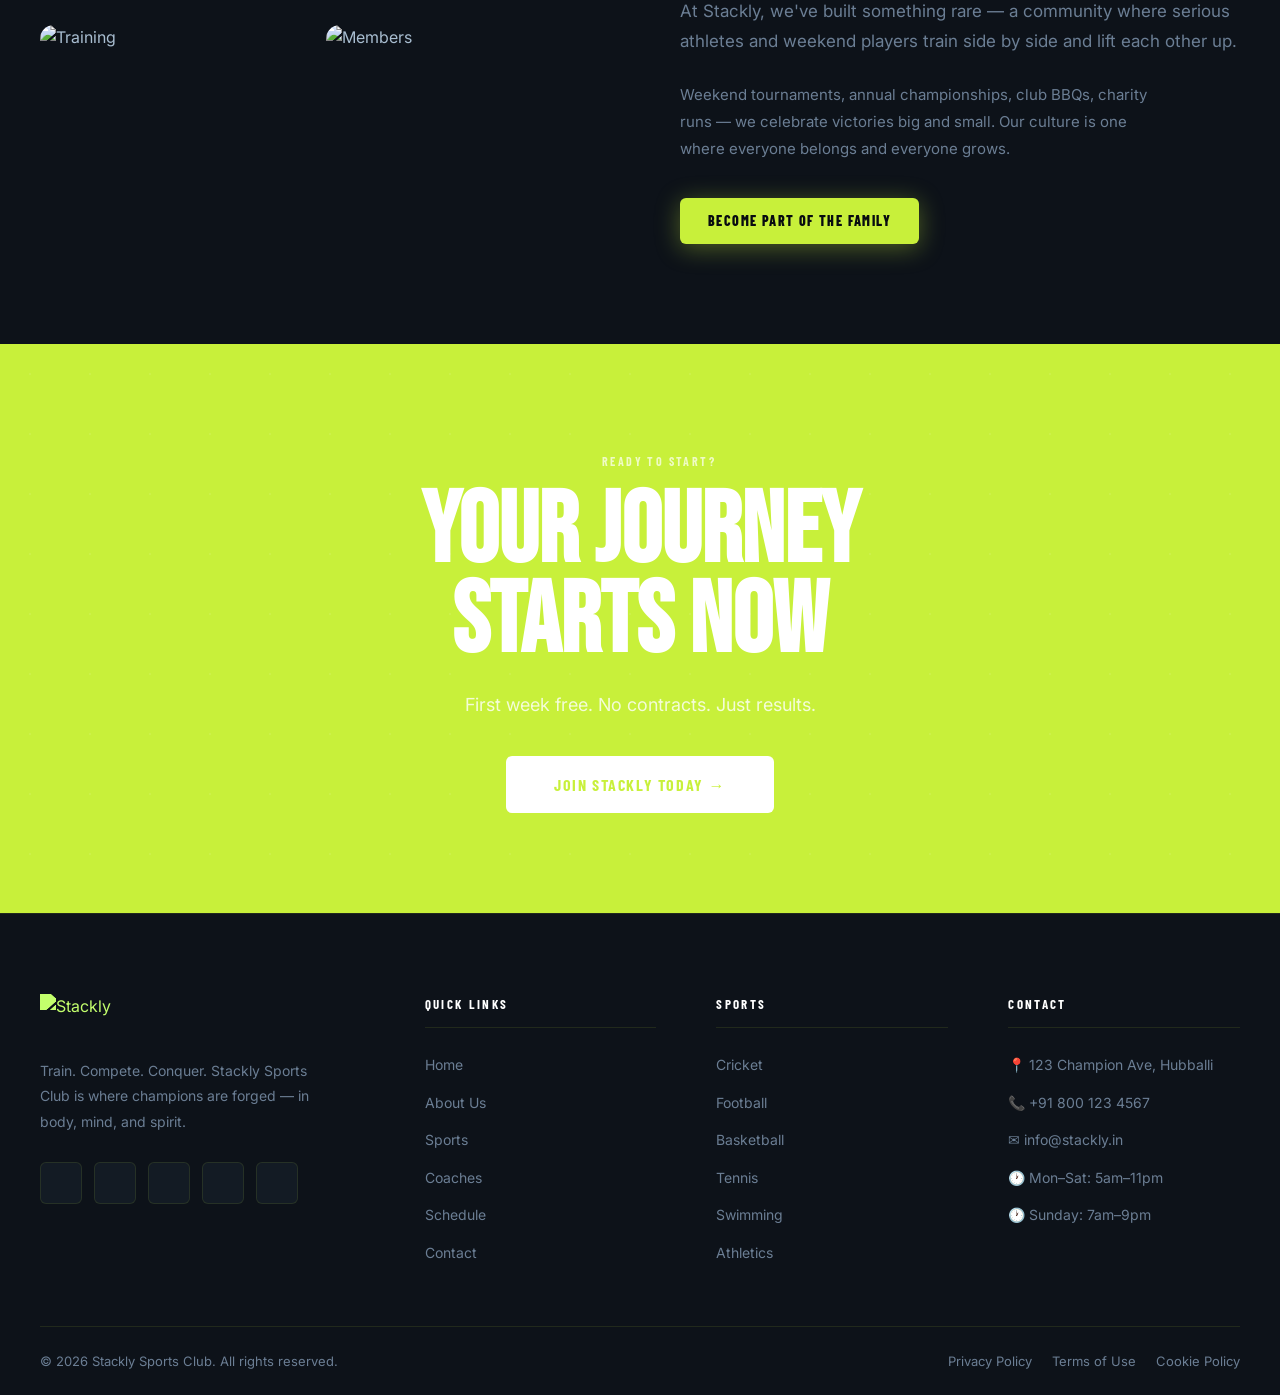
==== commit e4ed2dea: "update" ====
--- a/about.html
+++ b/about.html
@@ -4,10 +4,10 @@
 <meta charset="UTF-8">
 <meta name="viewport" content="width=device-width, initial-scale=1.0">
 <title>About Us — Stackly Sports Club</title>
+<link rel="icon" href="data:,">
 <link rel="stylesheet" href="style.css">
 <link rel="stylesheet" href="inner.css">
-<link rel="stylesheet"
-href="https://cdnjs.cloudflare.com/ajax/libs/font-awesome/6.7.2/css/all.min.css">
+<link rel="stylesheet" href="vendor/fontawesome/all.min.css">
 </head>
 <body>
 <div class="cursor-glow"></div>
--- a/style.css
+++ b/style.css
@@ -78,7 +78,7 @@
 }
 .logo-wrap { display: flex; align-items: center; flex-shrink: 0; }
 .logo-wrap img {
-  height: 48px;
+  height: 58px;
   width: auto;
   /* Logo tinted same lime as Join Now button */
   filter: brightness(0) saturate(100%) invert(87%) sepia(55%) saturate(500%) hue-rotate(30deg) brightness(110%);
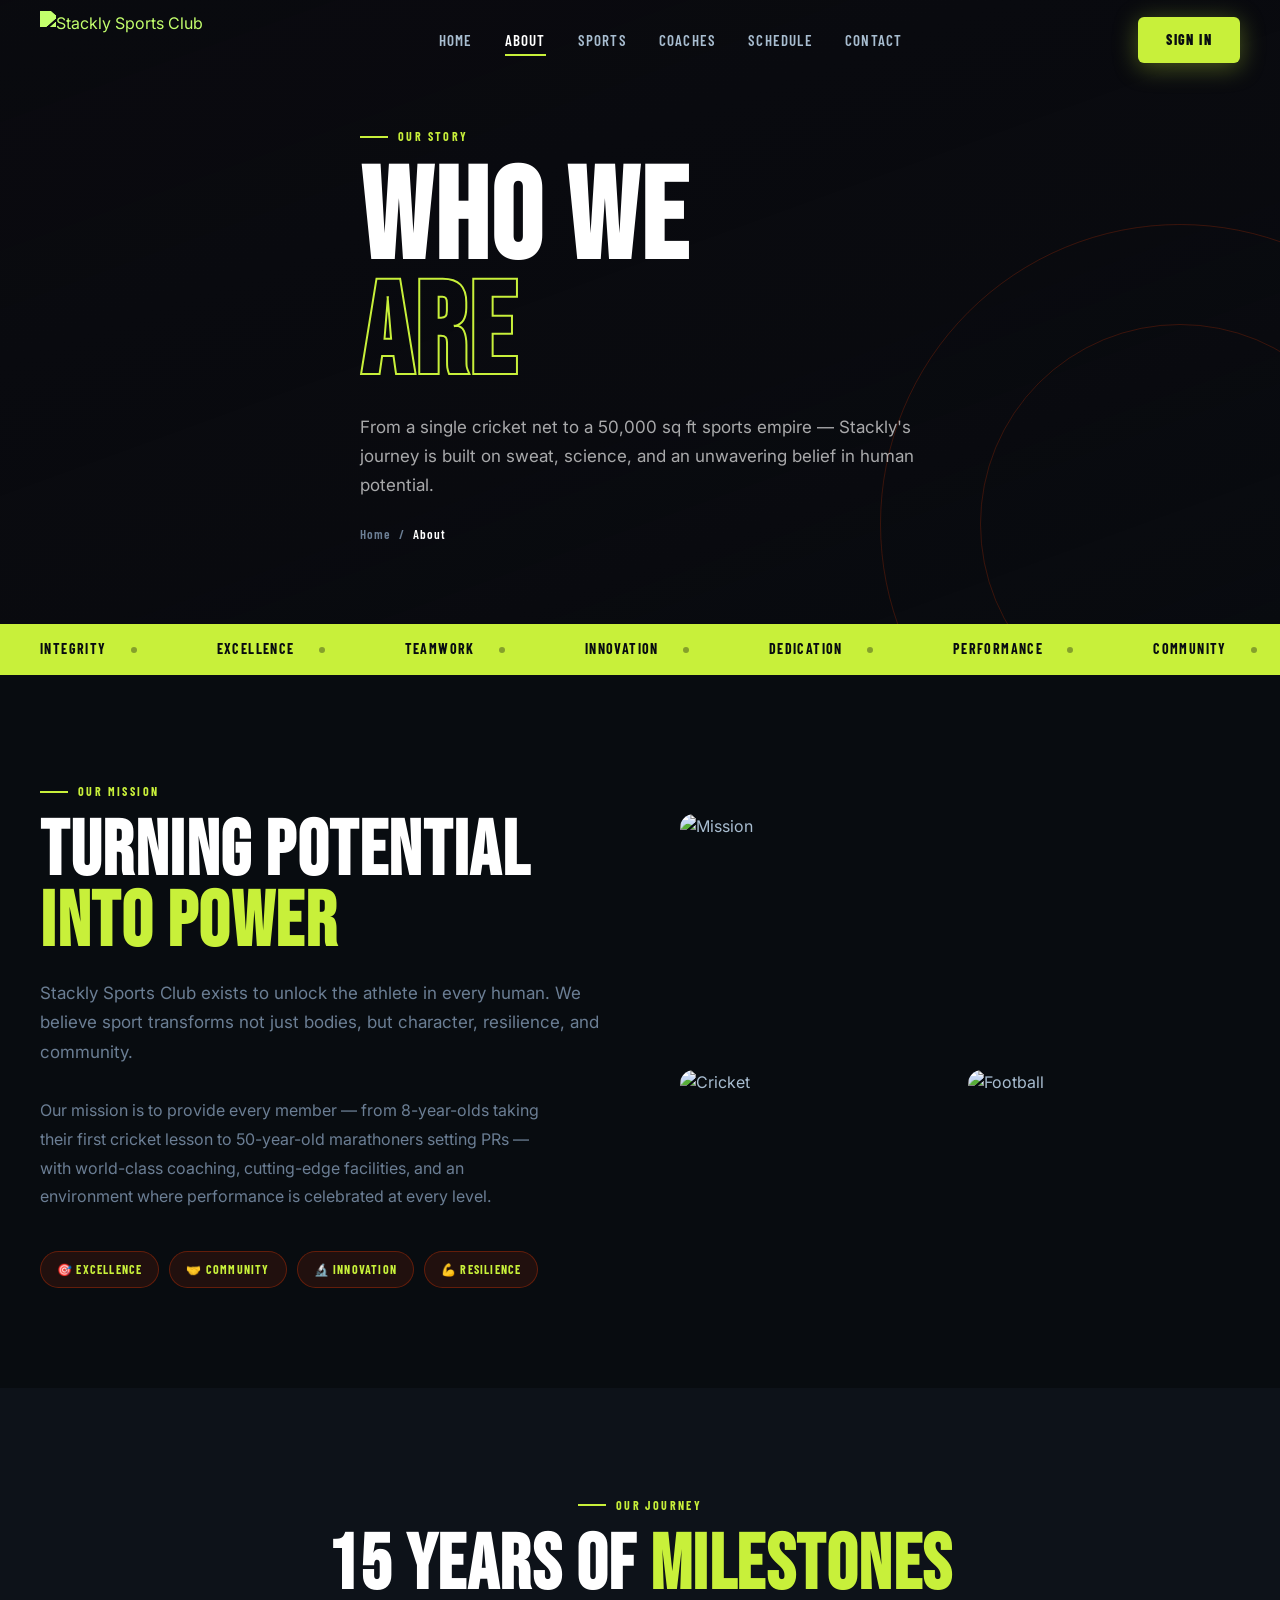
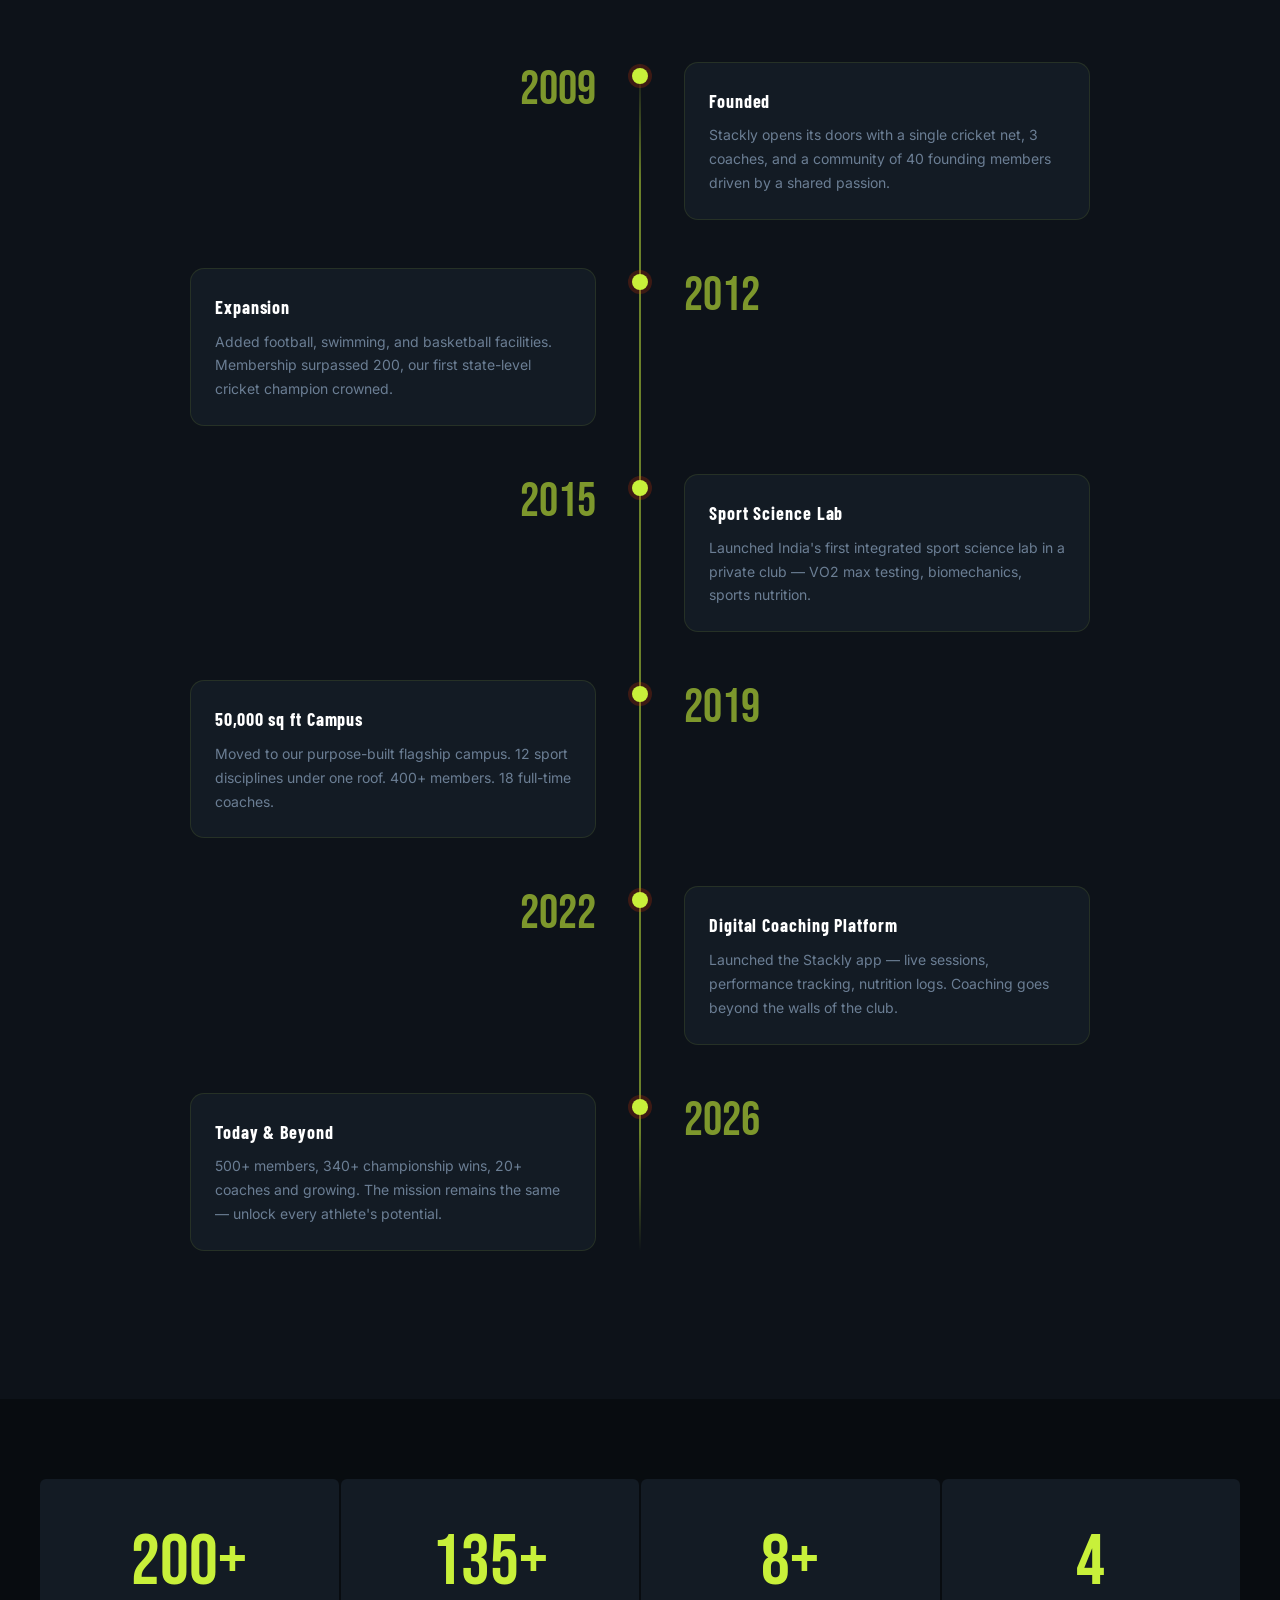
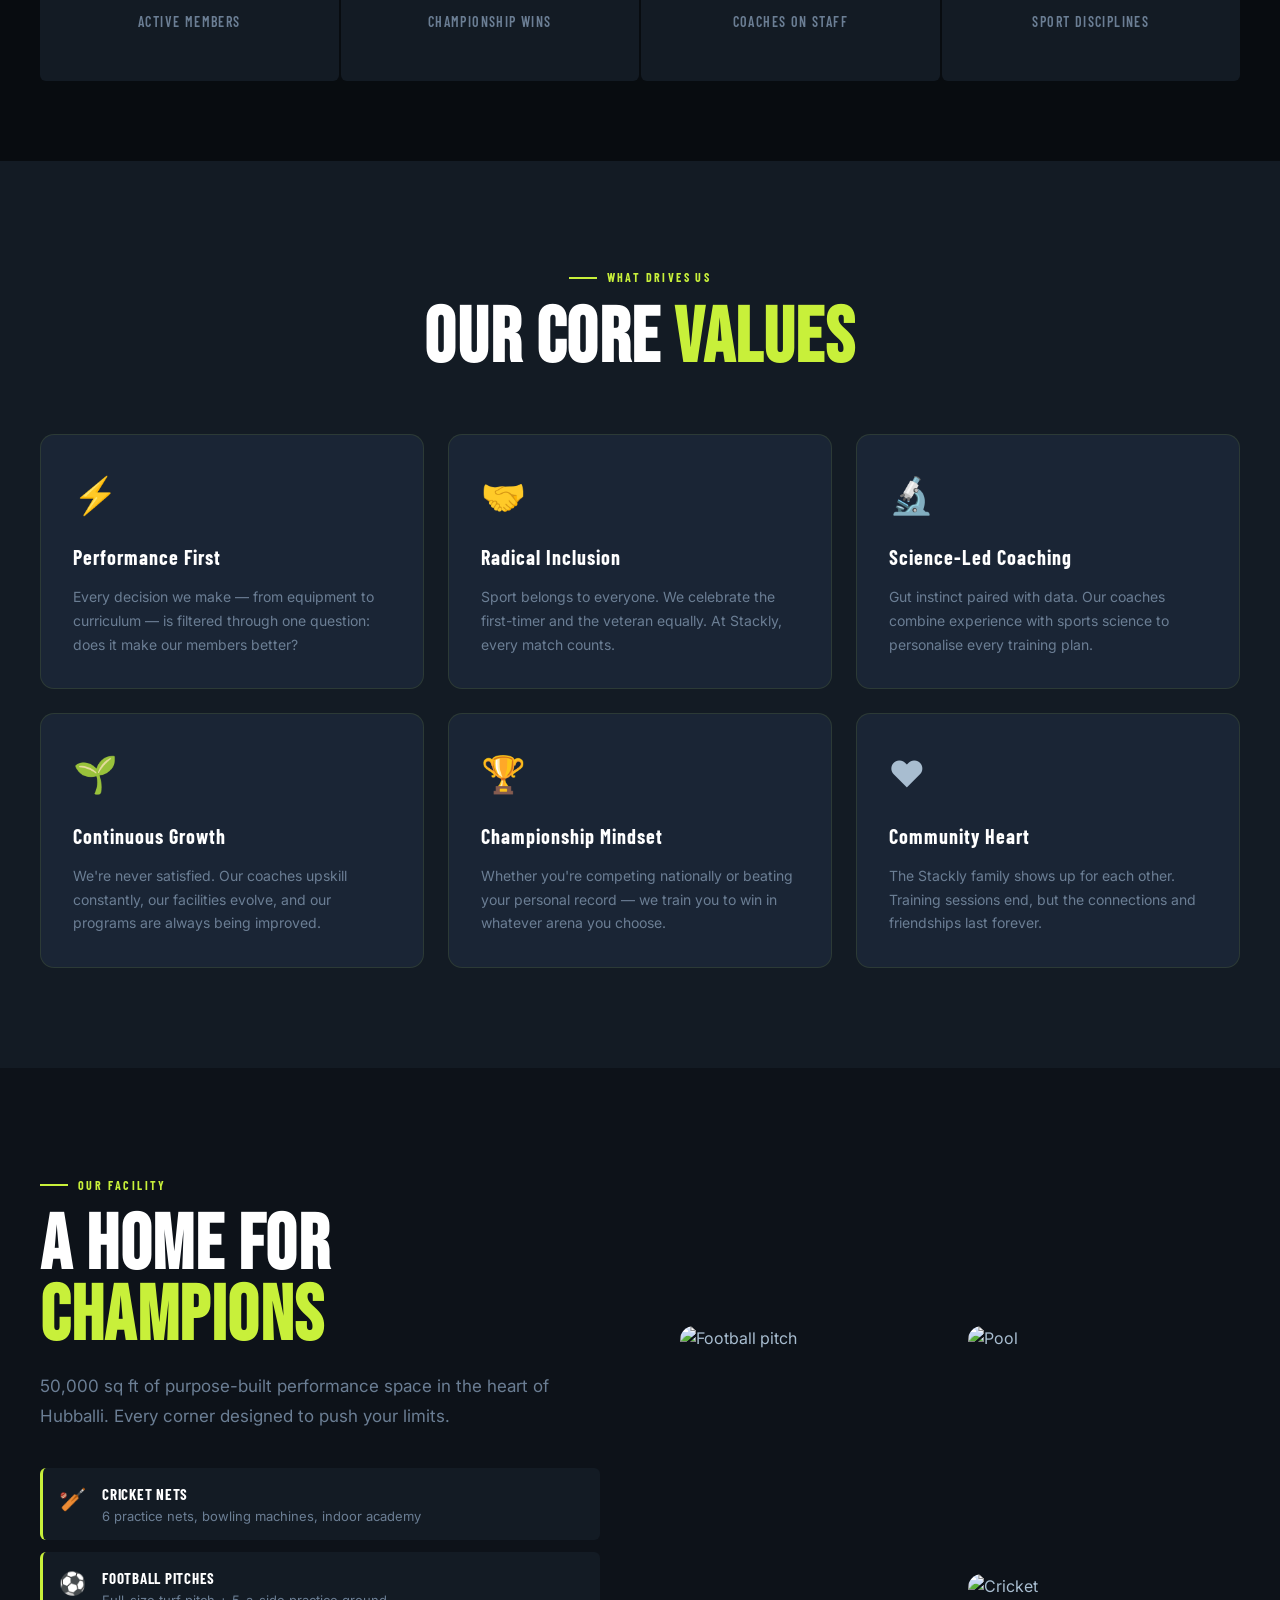
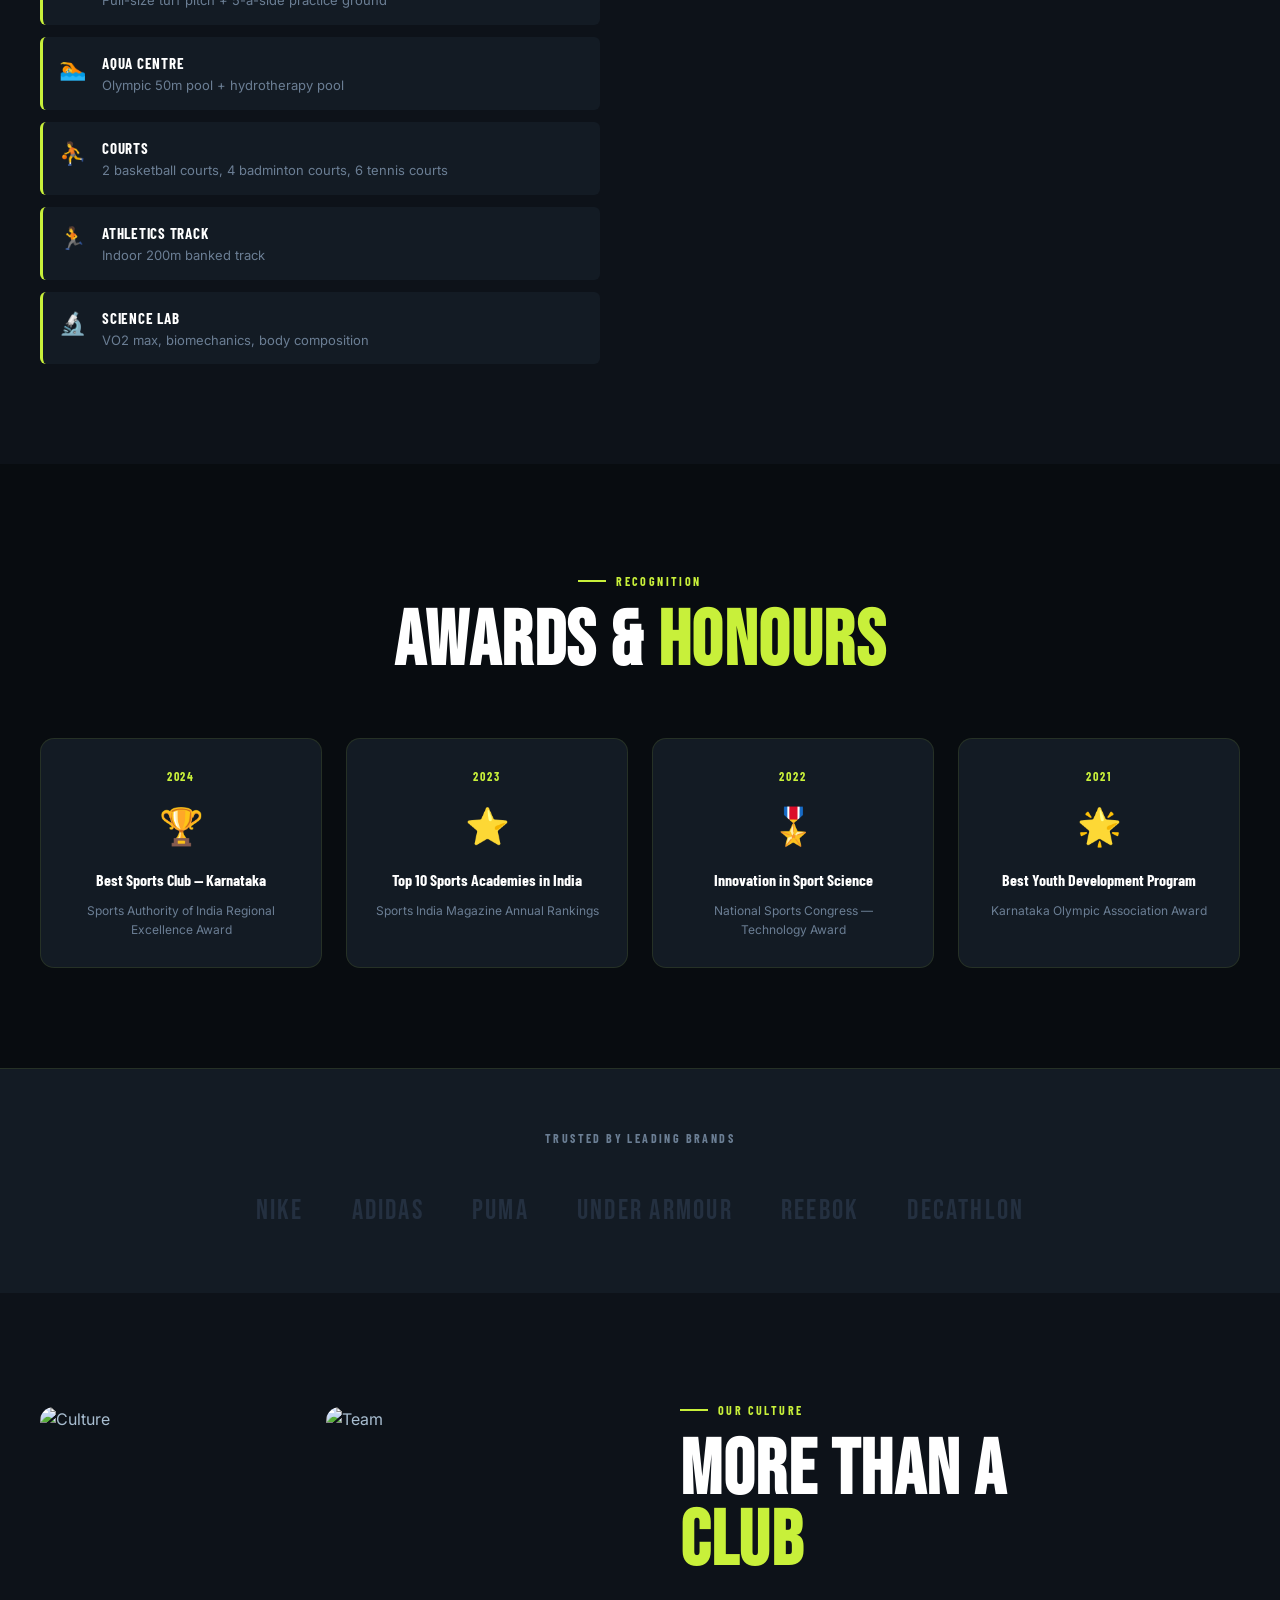
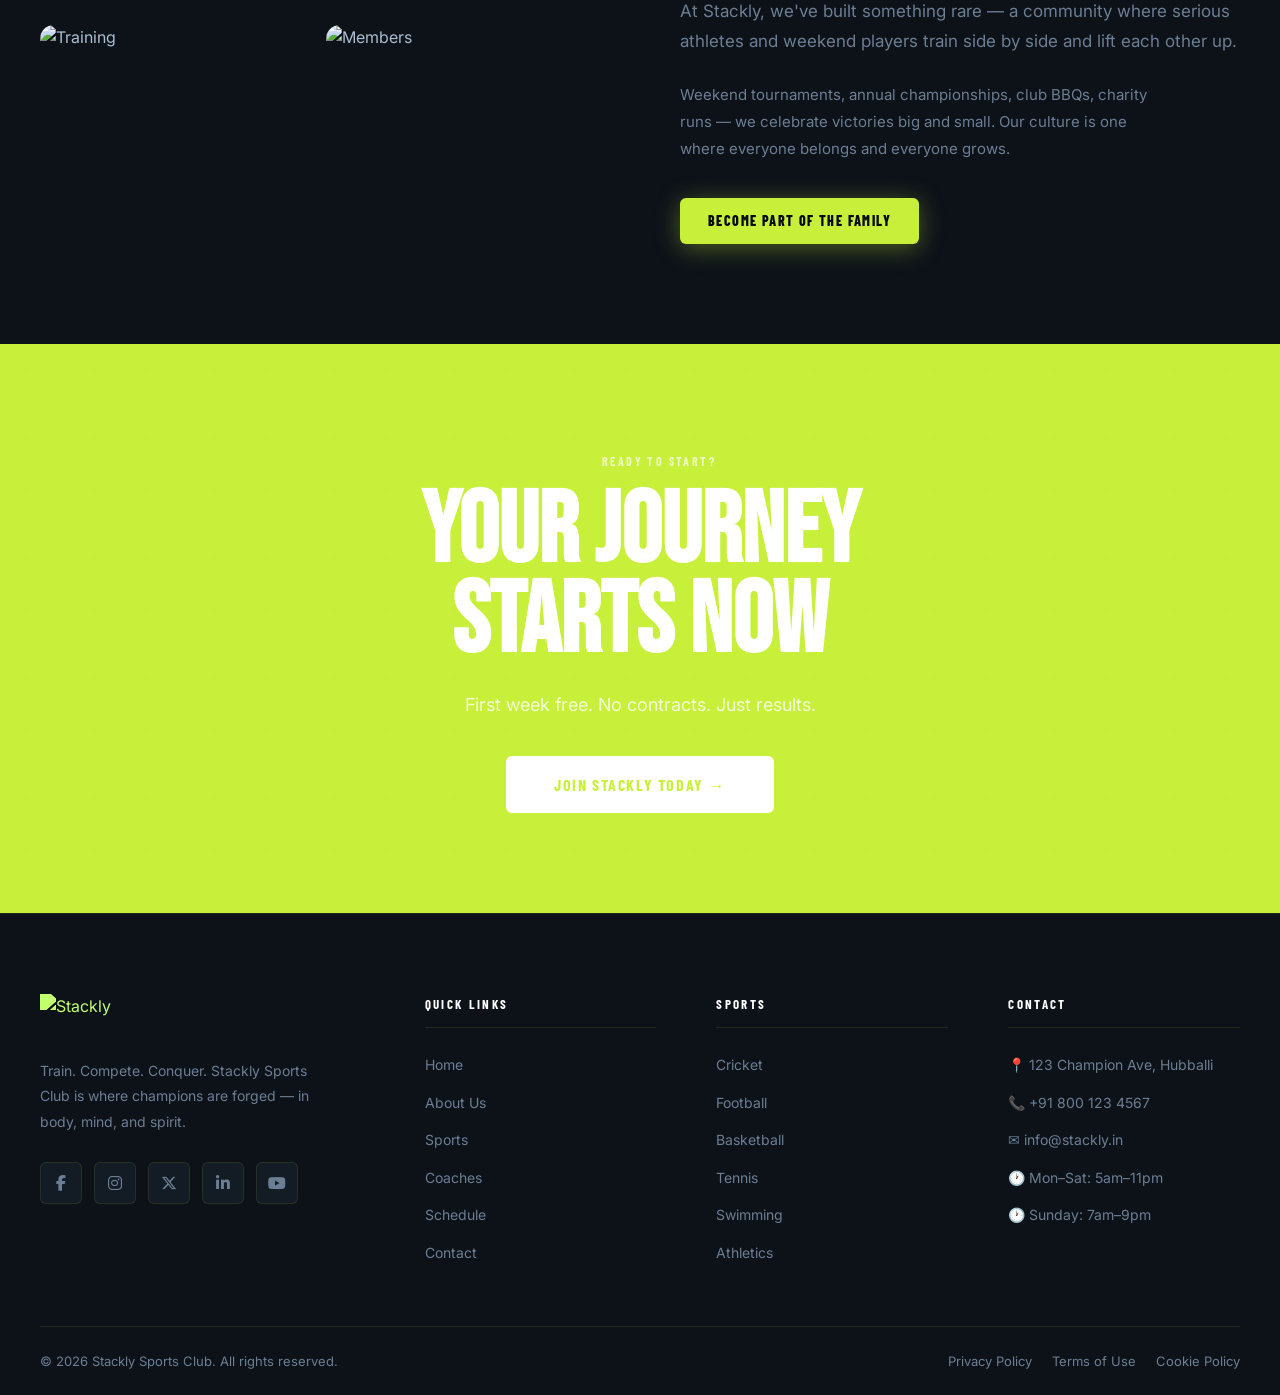
==== commit 7a978c67: "update" ====
--- a/about.html
+++ b/about.html
@@ -4,10 +4,10 @@
 <meta charset="UTF-8">
 <meta name="viewport" content="width=device-width, initial-scale=1.0">
 <title>About Us — Stackly Sports Club</title>
-<link rel="icon" href="data:,">
 <link rel="stylesheet" href="style.css">
 <link rel="stylesheet" href="inner.css">
-<link rel="stylesheet" href="vendor/fontawesome/all.min.css">
+<link rel="stylesheet"
+href="https://cdnjs.cloudflare.com/ajax/libs/font-awesome/6.7.2/css/all.min.css">
 </head>
 <body>
 <div class="cursor-glow"></div>
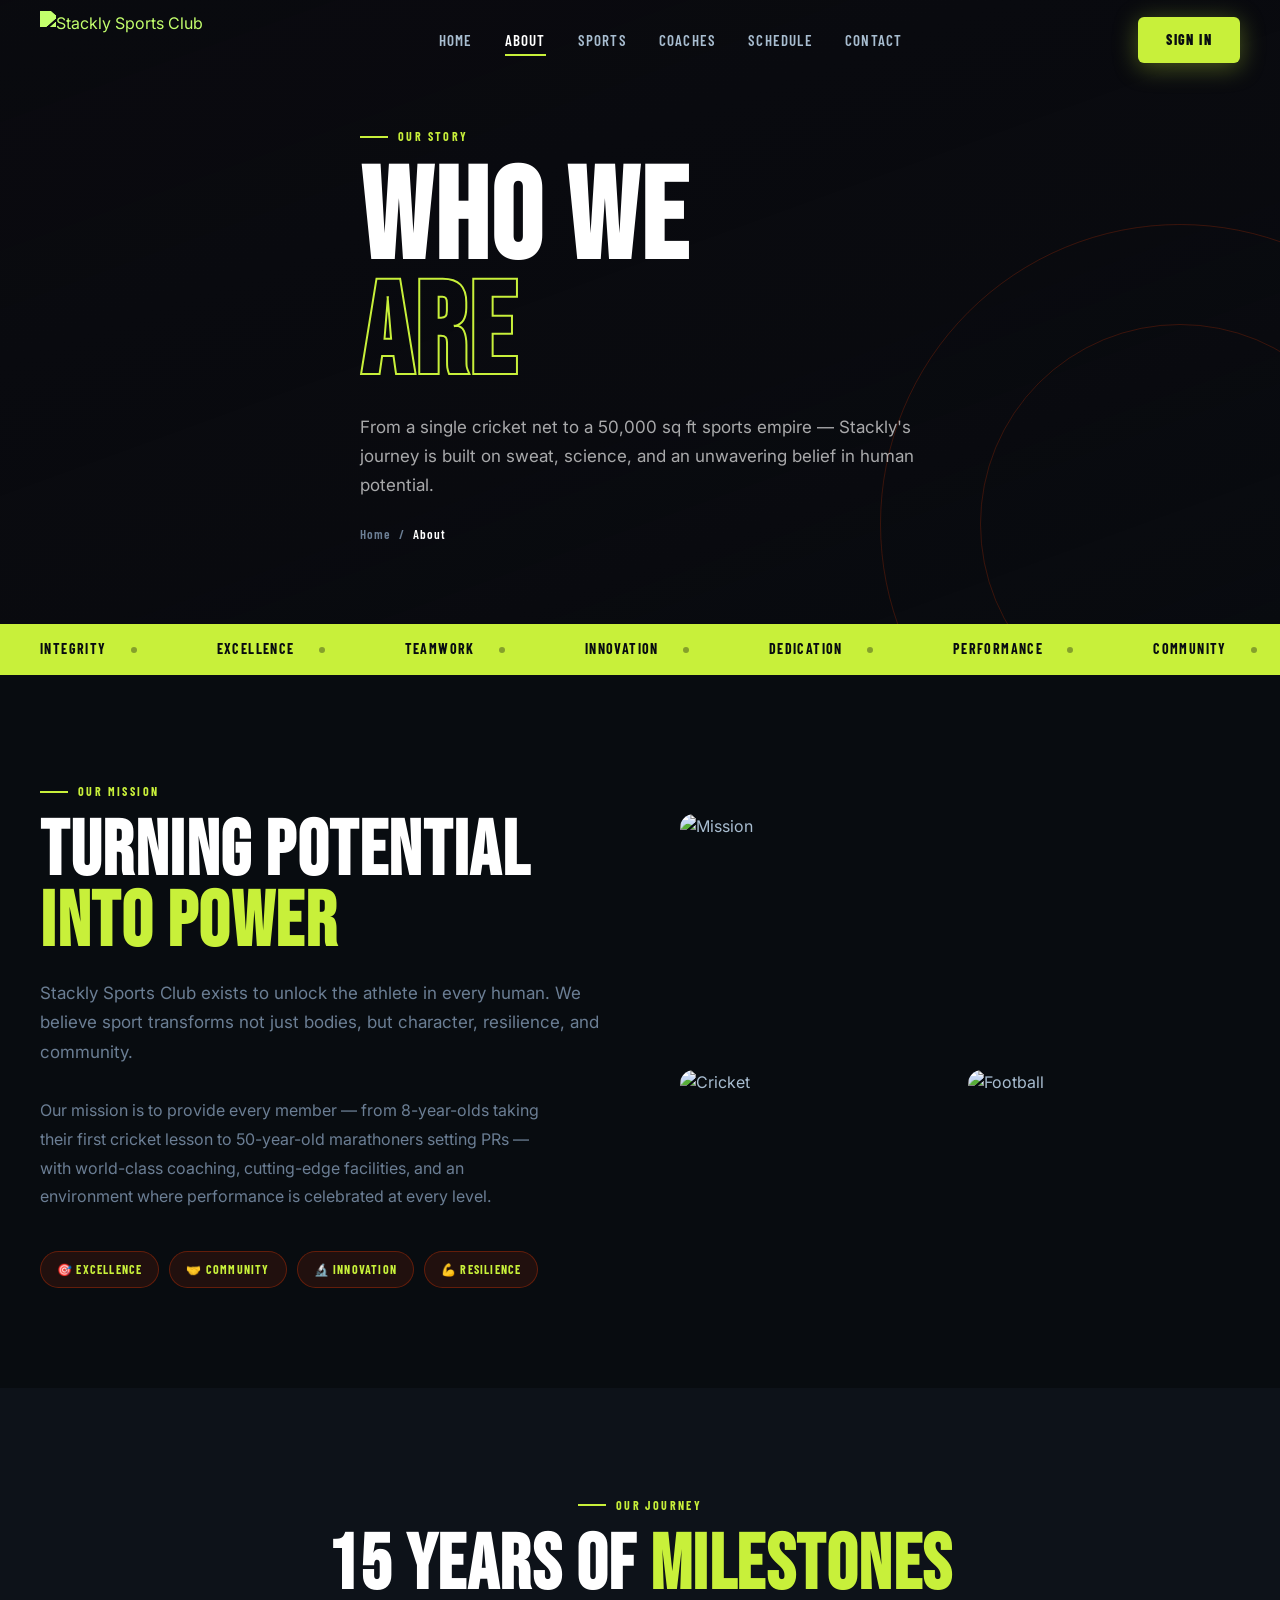
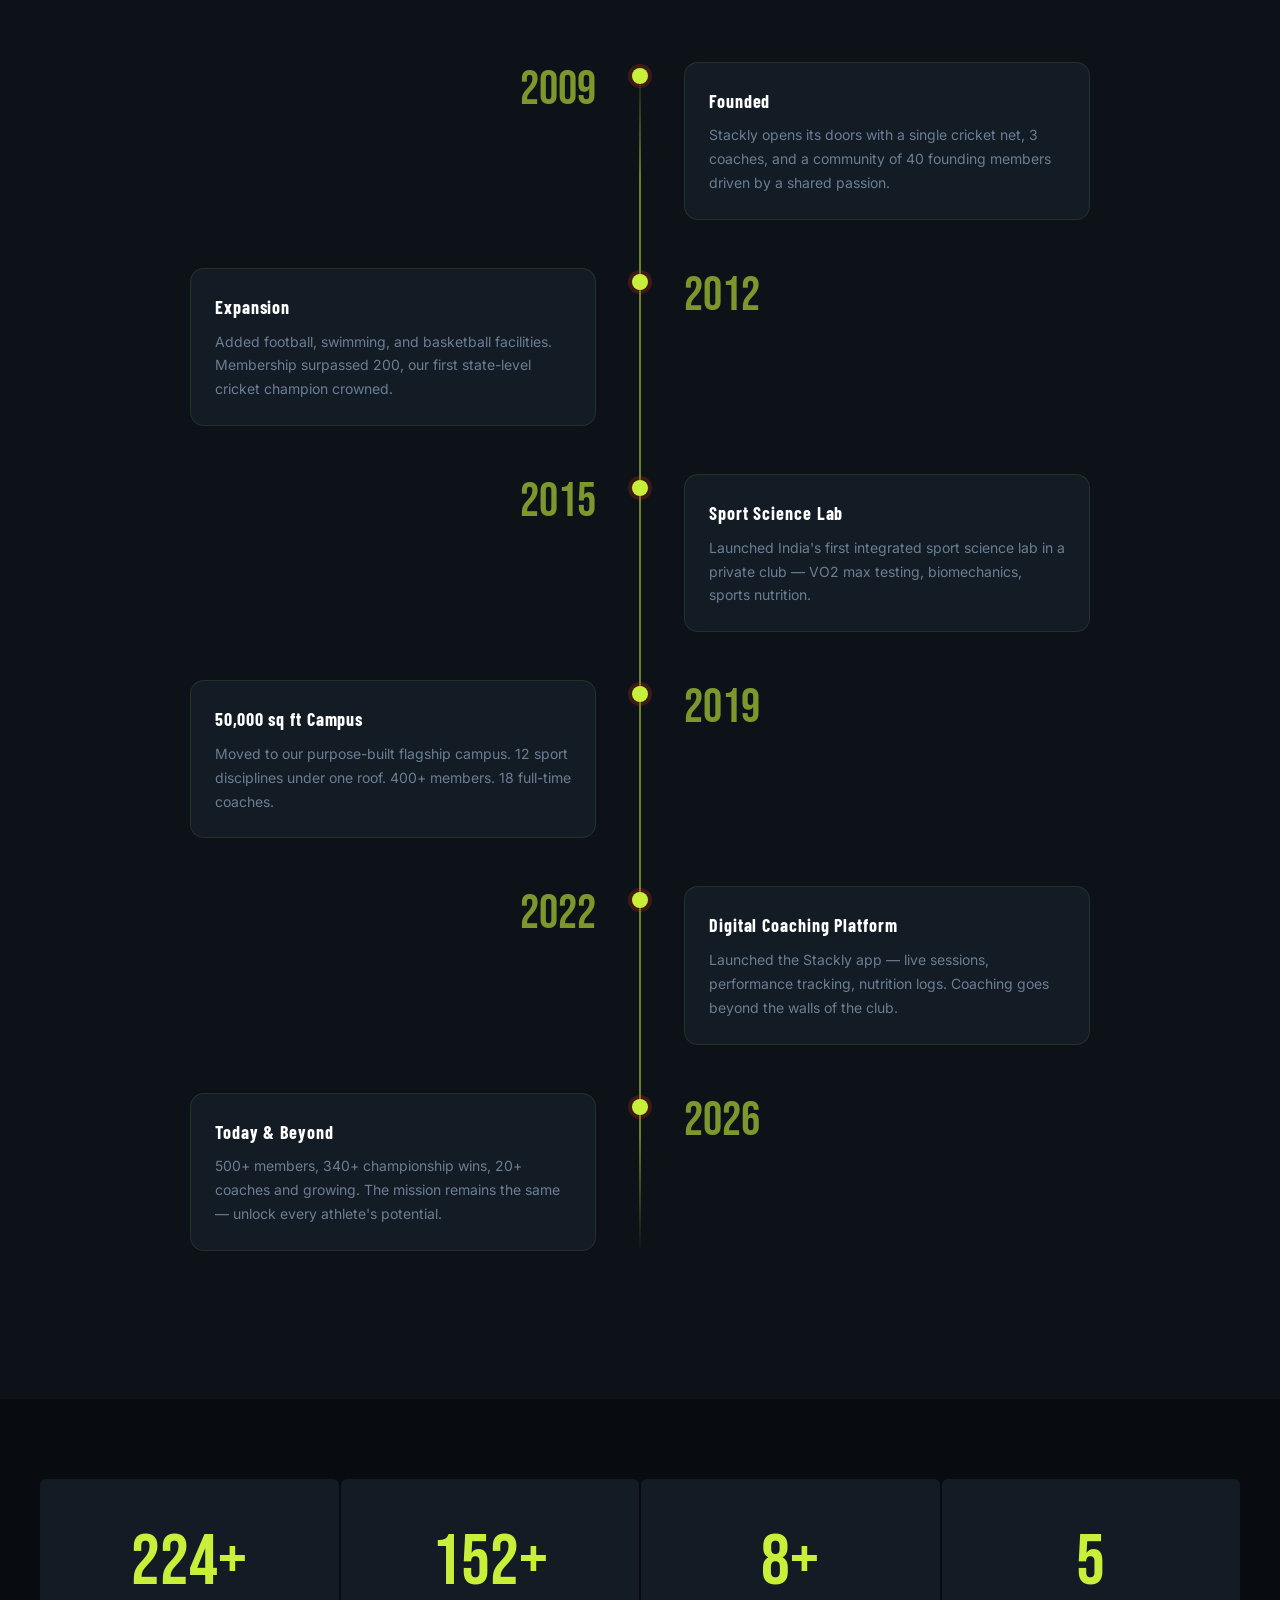
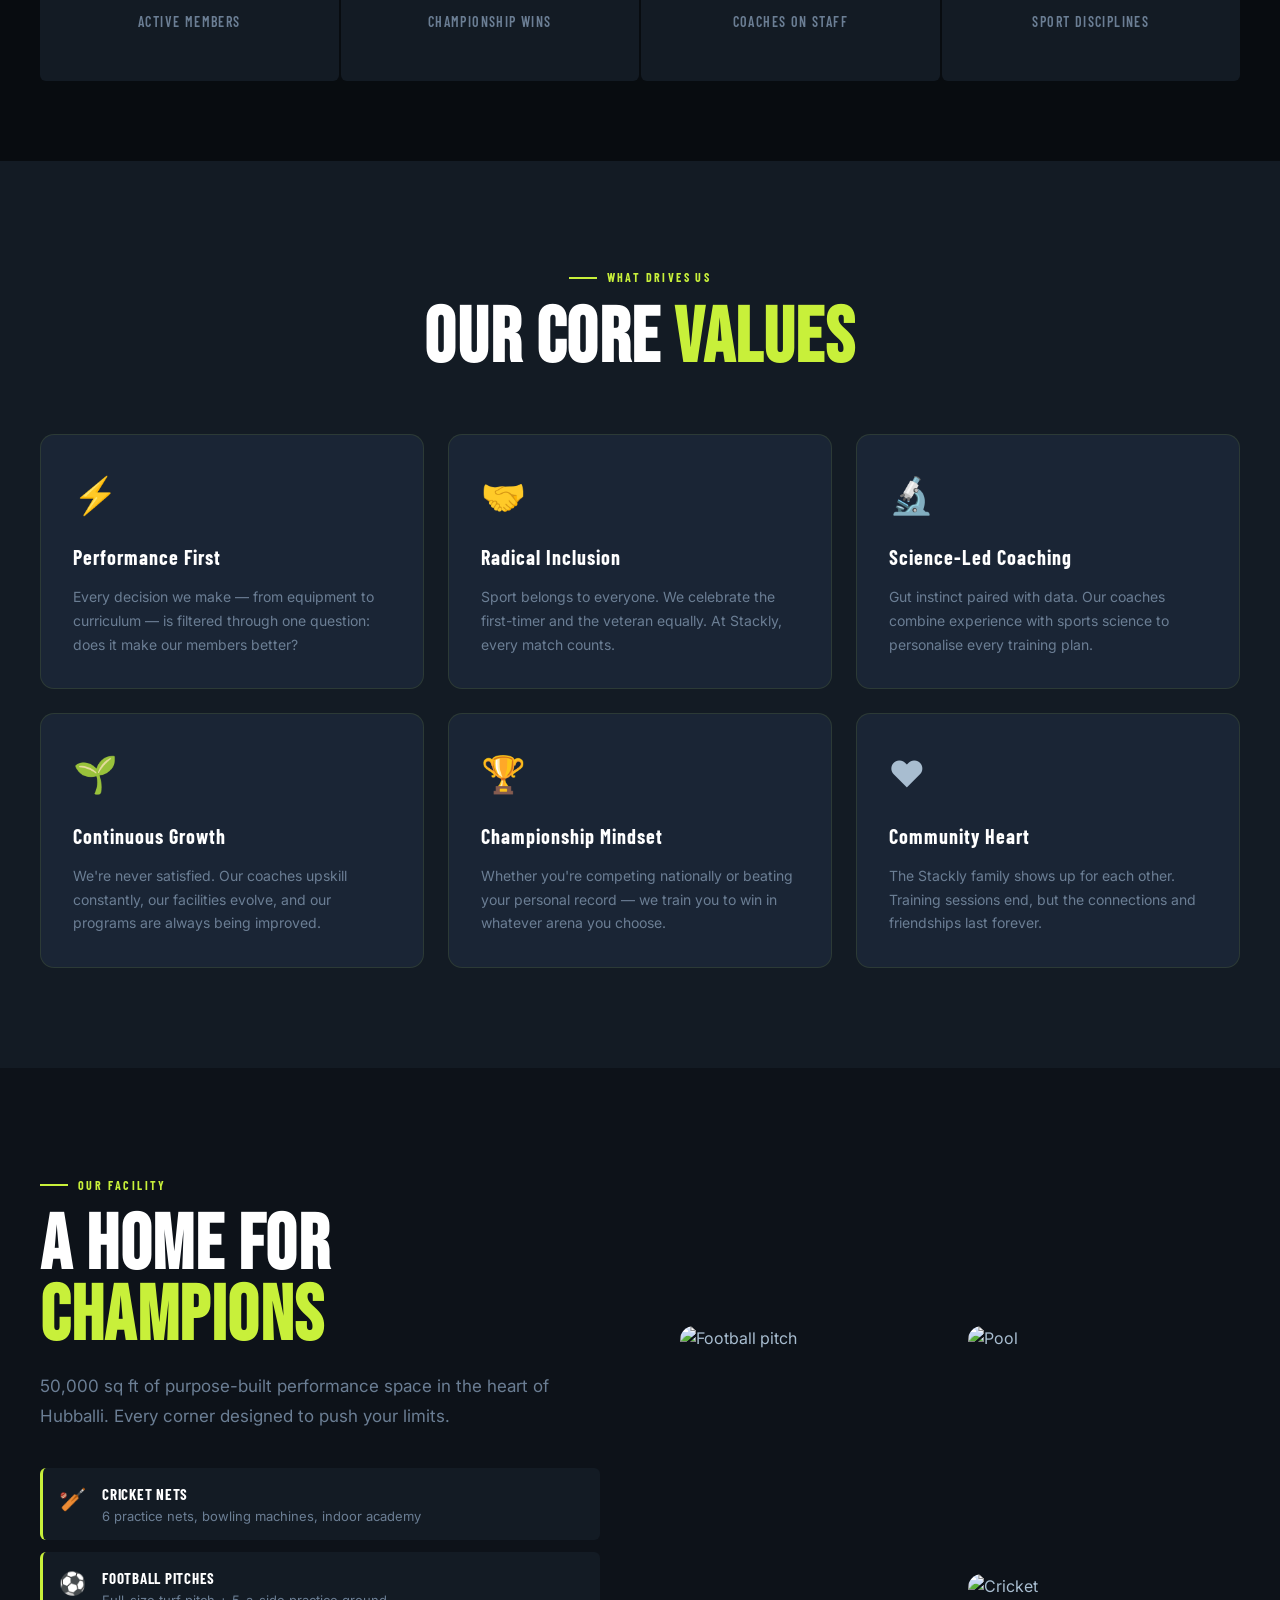
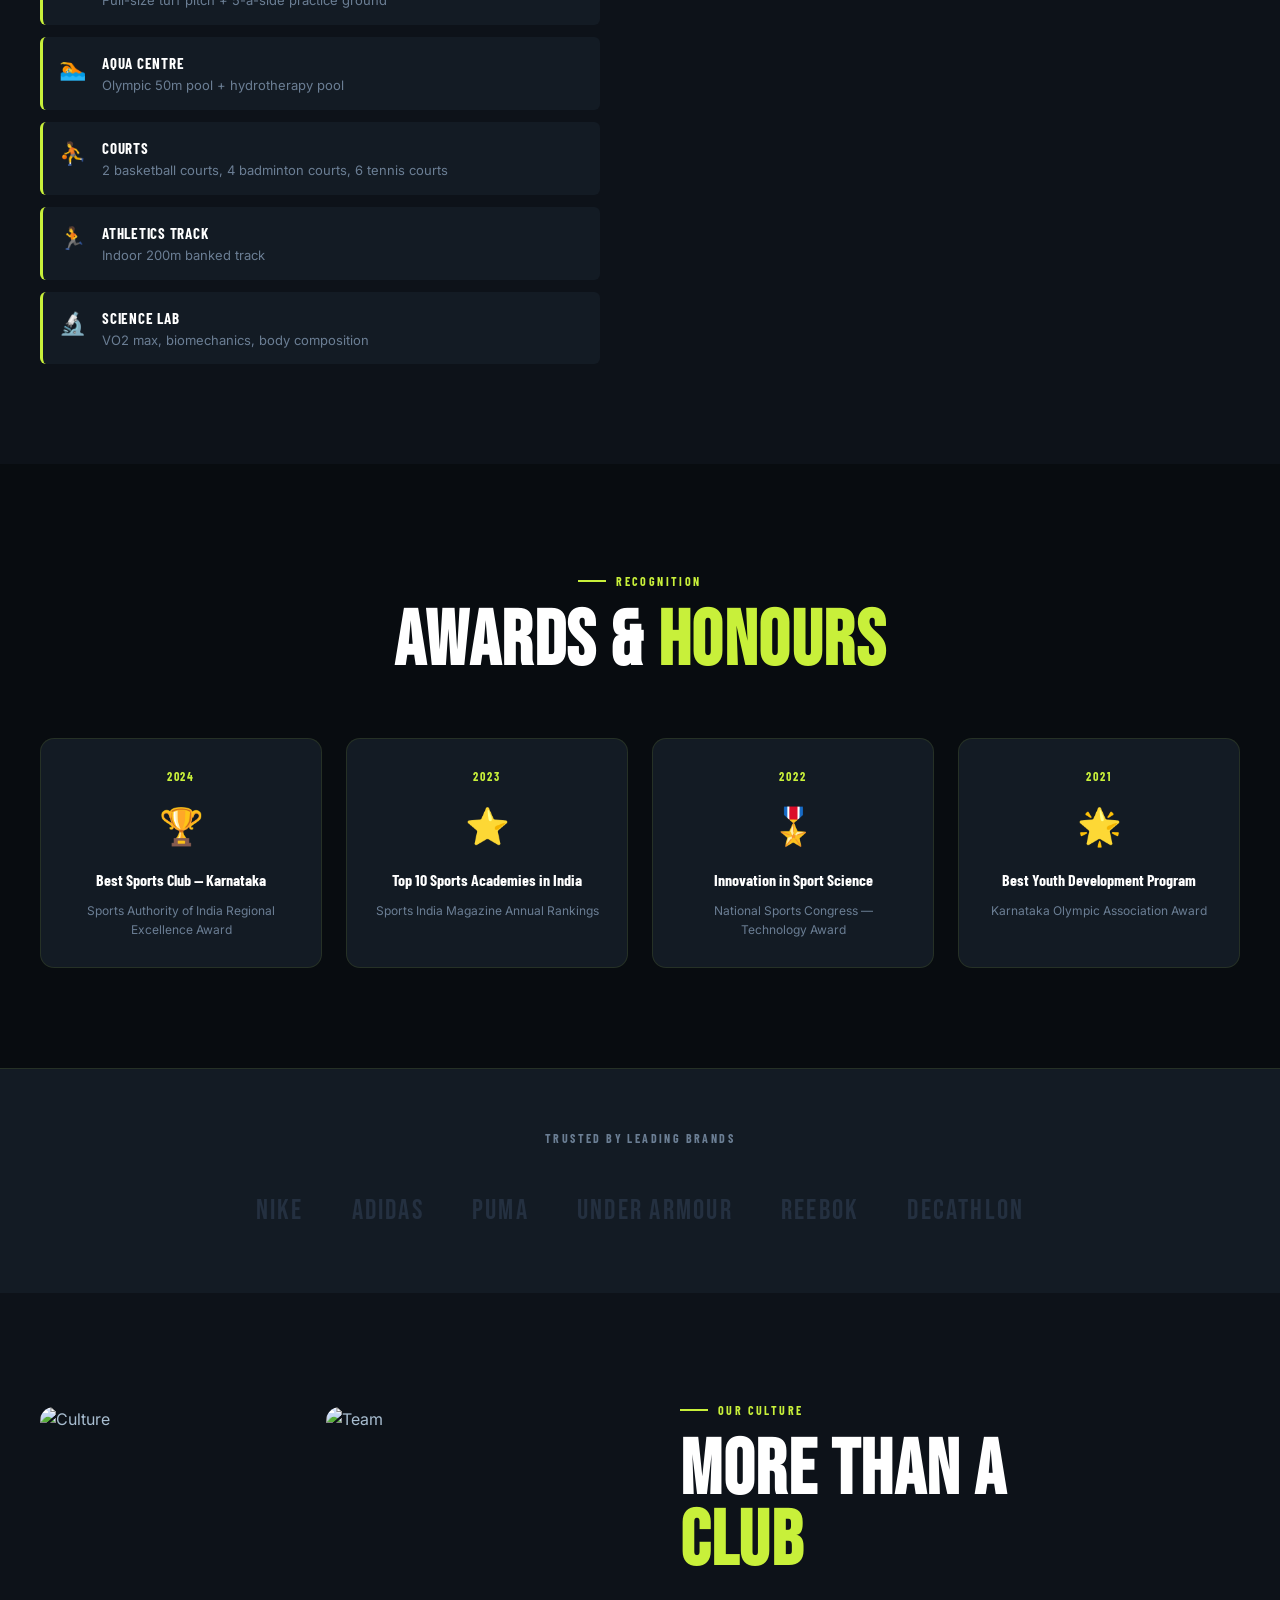
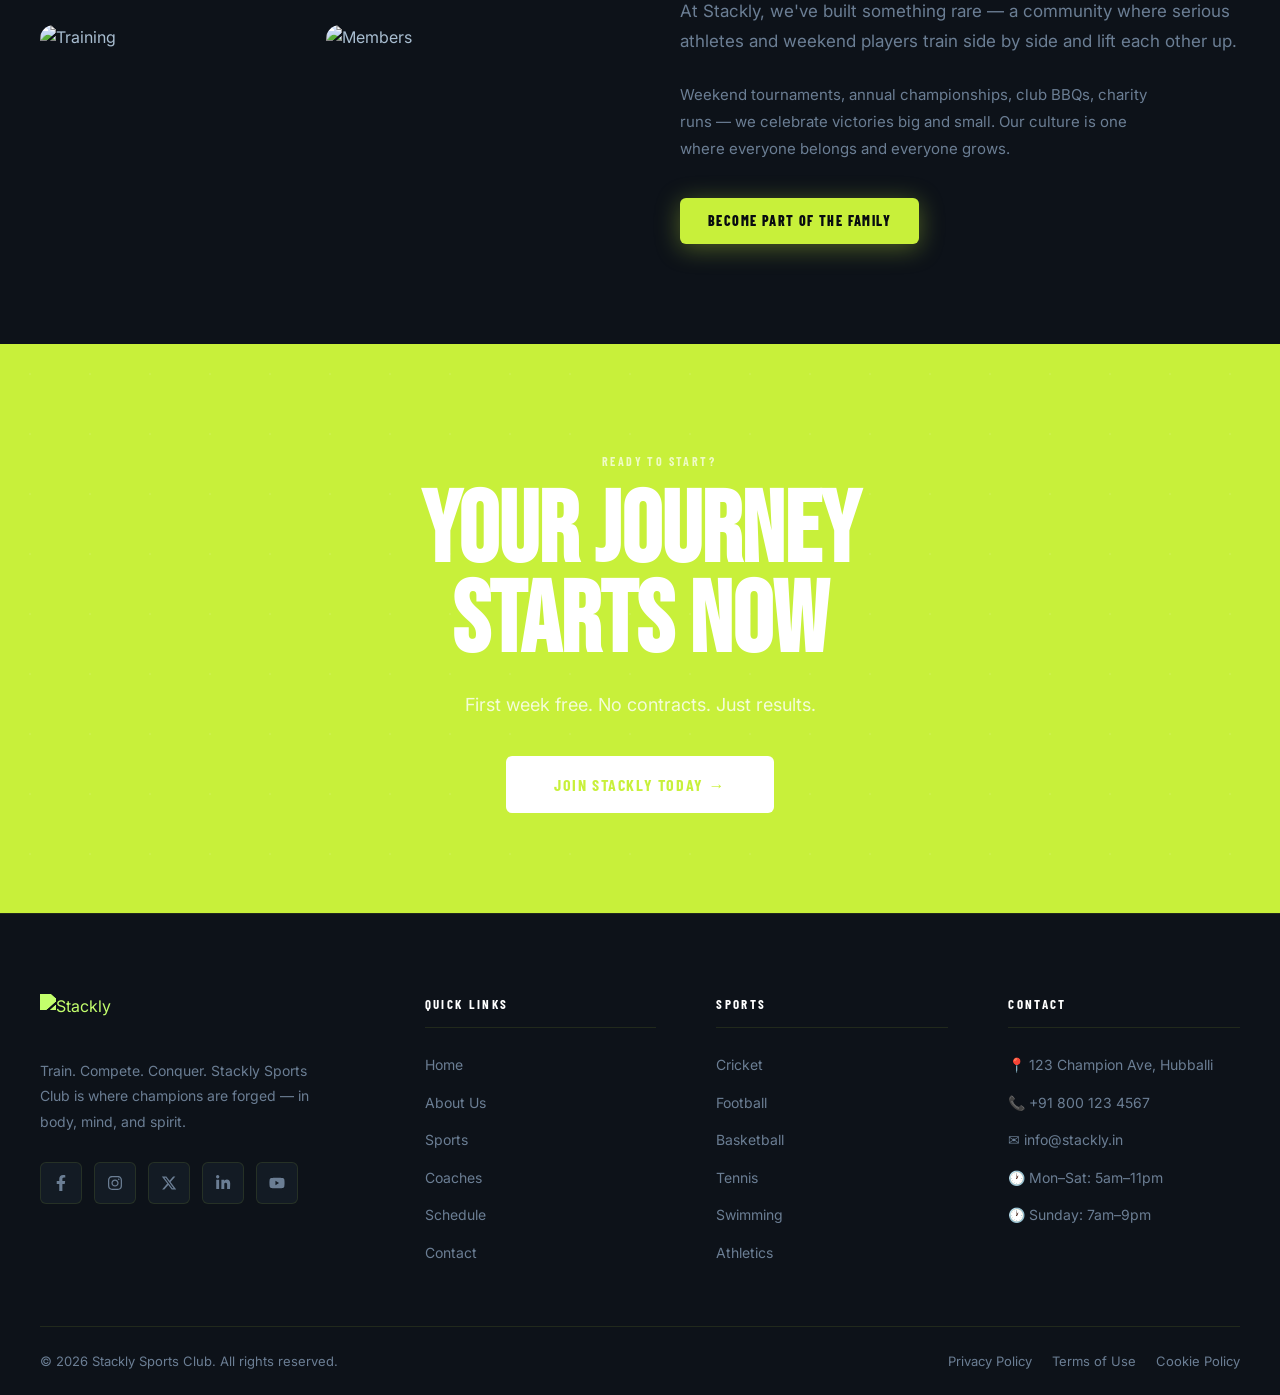
==== commit a55d1fe3: "update" ====
--- a/about.html
+++ b/about.html
@@ -6,8 +6,7 @@
 <title>About Us — Stackly Sports Club</title>
 <link rel="stylesheet" href="style.css">
 <link rel="stylesheet" href="inner.css">
-<link rel="stylesheet"
-href="https://cdnjs.cloudflare.com/ajax/libs/font-awesome/6.7.2/css/all.min.css">
+<link rel="icon" href="favicon.ico" type="image/x-icon">
 </head>
 <body>
 <div class="cursor-glow"></div>
@@ -344,25 +343,21 @@
       <div class="footer-brand">
         <a href="index.html" class="logo-wrap"><img src="https://wsrv.nl/?url=https://snabsolutions.in/wp-content/uploads/2026/02/stackly-snab-solutions.png&w=260&h=104&output=webp&q=80&fit=inside" alt="Stackly" draggable="false"></a>
         <p>Train. Compete. Conquer. Stackly Sports Club is where champions are forged — in body, mind, and spirit.</p>
-        <div class="footer-social-row">
+       <div class="footer-social-row">
   <a href="404.html" aria-label="Facebook">
-    <i class="fa-brands fa-facebook-f"></i>
+    <svg viewBox="0 0 320 512" width="16" height="16" fill="currentColor"><path d="M279.14 288l14.22-92.66h-88.91v-66.96c0-25.35 12.42-50.06 52.24-50.06h40.42V6.26S260.43 0 225.36 0c-73.22 0-121.08 44.38-121.08 124.72v70.62H22.89V288h81.39v224h100.17V288z"/></svg>
   </a>
-
   <a href="404.html" aria-label="Instagram">
-    <i class="fa-brands fa-instagram"></i>
+    <svg viewBox="0 0 448 512" width="16" height="16" fill="currentColor"><path d="M224.1 141c-63.6 0-114.9 51.3-114.9 114.9s51.3 114.9 114.9 114.9S339 319.5 339 255.9 287.7 141 224.1 141zm0 189.6c-41.1 0-74.7-33.5-74.7-74.7s33.5-74.7 74.7-74.7 74.7 33.5 74.7 74.7-33.6 74.7-74.7 74.7zm146.4-194.3c0 14.9-12 26.8-26.8 26.8-14.9 0-26.8-12-26.8-26.8s12-26.8 26.8-26.8 26.8 12 26.8 26.8zm76.1 27.2c-1.7-35.9-9.9-67.7-36.2-93.9-26.2-26.2-58-34.4-93.9-36.2-37-2.1-147.9-2.1-184.9 0-35.8 1.7-67.6 9.9-93.9 36.1s-34.4 58-36.2 93.9c-2.1 37-2.1 147.9 0 184.9 1.7 35.9 9.9 67.7 36.2 93.9s58 34.4 93.9 36.2c37 2.1 147.9 2.1 184.9 0 35.9-1.7 67.7-9.9 93.9-36.2 26.2-26.2 34.4-58 36.2-93.9 2.1-37 2.1-147.8 0-184.8zM398.8 388c-7.8 19.6-22.9 34.7-42.6 42.6-29.5 11.7-99.5 9-132.1 9s-102.7 2.6-132.1-9c-19.6-7.8-34.7-22.9-42.6-42.6-11.7-29.5-9-99.5-9-132.1s-2.6-102.7 9-132.1c7.8-19.6 22.9-34.7 42.6-42.6 29.5-11.7 99.5-9 132.1-9s102.7-2.6 132.1 9c19.6 7.8 34.7 22.9 42.6 42.6 11.7 29.5 9 99.5 9 132.1s2.6 102.6-9 132.1z"/></svg>
   </a>
-
   <a href="404.html" aria-label="Twitter">
-    <i class="fa-brands fa-x-twitter"></i>
+    <svg viewBox="0 0 512 512" width="16" height="16" fill="currentColor"><path d="M389.2 48h70.6L305.6 224.2 487 464H345L233.7 318.6 106.5 464H35.8l164.9-188.5L26.8 48H172.4L272.9 180.9 389.2 48zM364.4 421.8h39.1L151.1 88h-42L364.4 421.8z"/></svg>
   </a>
-
   <a href="404.html" aria-label="LinkedIn">
-    <i class="fa-brands fa-linkedin-in"></i>
+    <svg viewBox="0 0 448 512" width="16" height="16" fill="currentColor"><path d="M100.28 448H7.4V148.9h92.88zm-46.44-339a53.6 53.6 0 1 1 0-107.2 53.6 53.6 0 0 1 0 107.2zM447.9 448h-92.68V302.4c0-34.7-12.4-58.4-43.4-58.4-23.7 0-37.8 16-44 31.4-2.3 5.5-2.8 13.3-2.8 21.1V448h-92.7s1.2-269.8 0-298.1h92.7v42.3c-.2.3-.5.7-.7 1h.7v-1c12.3-19 34.3-46.1 83.6-46.1 61 0 106.7 39.8 106.7 125.4z"/></svg>
   </a>
-
   <a href="404.html" aria-label="YouTube">
-    <i class="fa-brands fa-youtube"></i>
+    <svg viewBox="0 0 576 512" width="16" height="16" fill="currentColor"><path d="M549.7 124.1c-6.3-23.7-24.8-42.3-48.3-48.6C458.8 64 288 64 288 64s-170.8 0-213.4 11.5c-23.5 6.3-42 24.9-48.3 48.6C16 167 16 256 16 256s0 89 10.3 131.9c6.3 23.7 24.8 41.5 48.3 47.8C117.2 448 288 448 288 448s170.8 0 213.4-11.5c23.5-6.3 42-24.1 48.3-47.8C560 345 560 256 560 256s0-89-10.3-131.9zM232 338.5V173.5L361 256z"/></svg>
   </a>
 </div>
       </div>
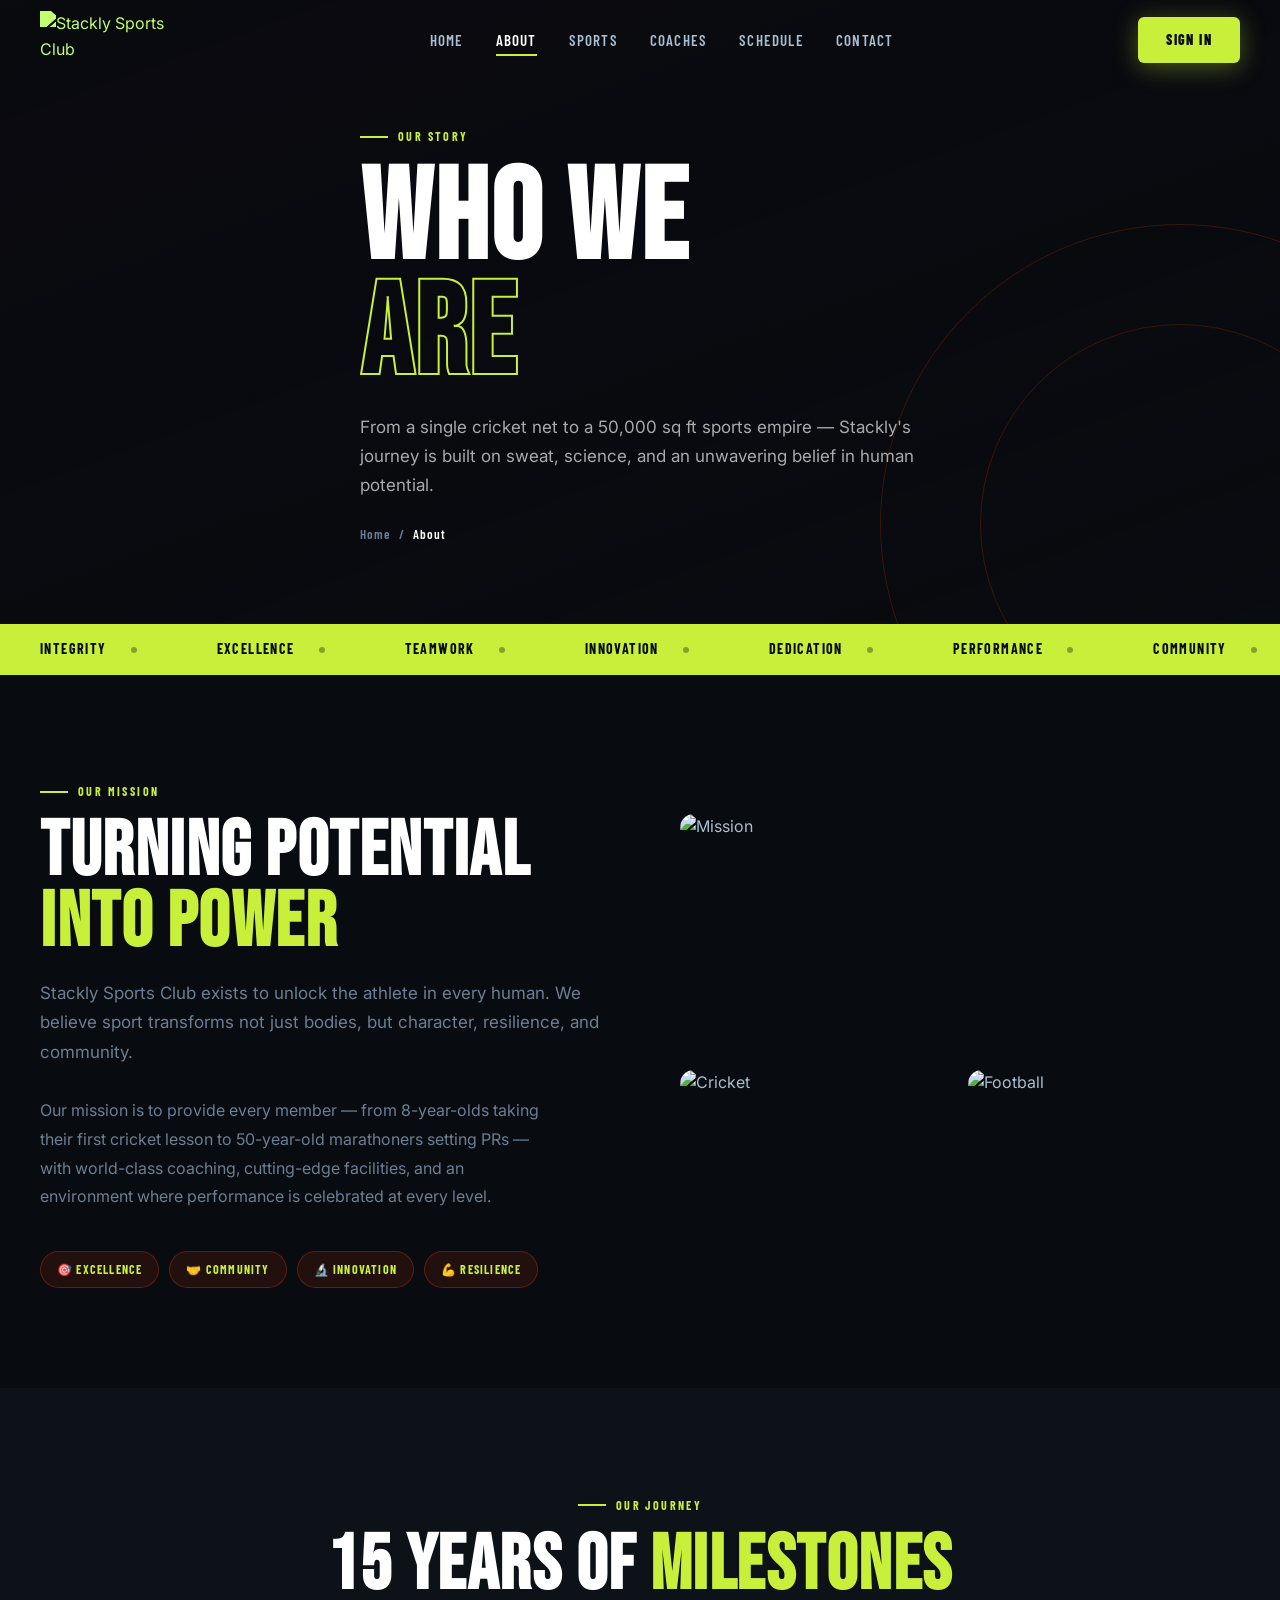
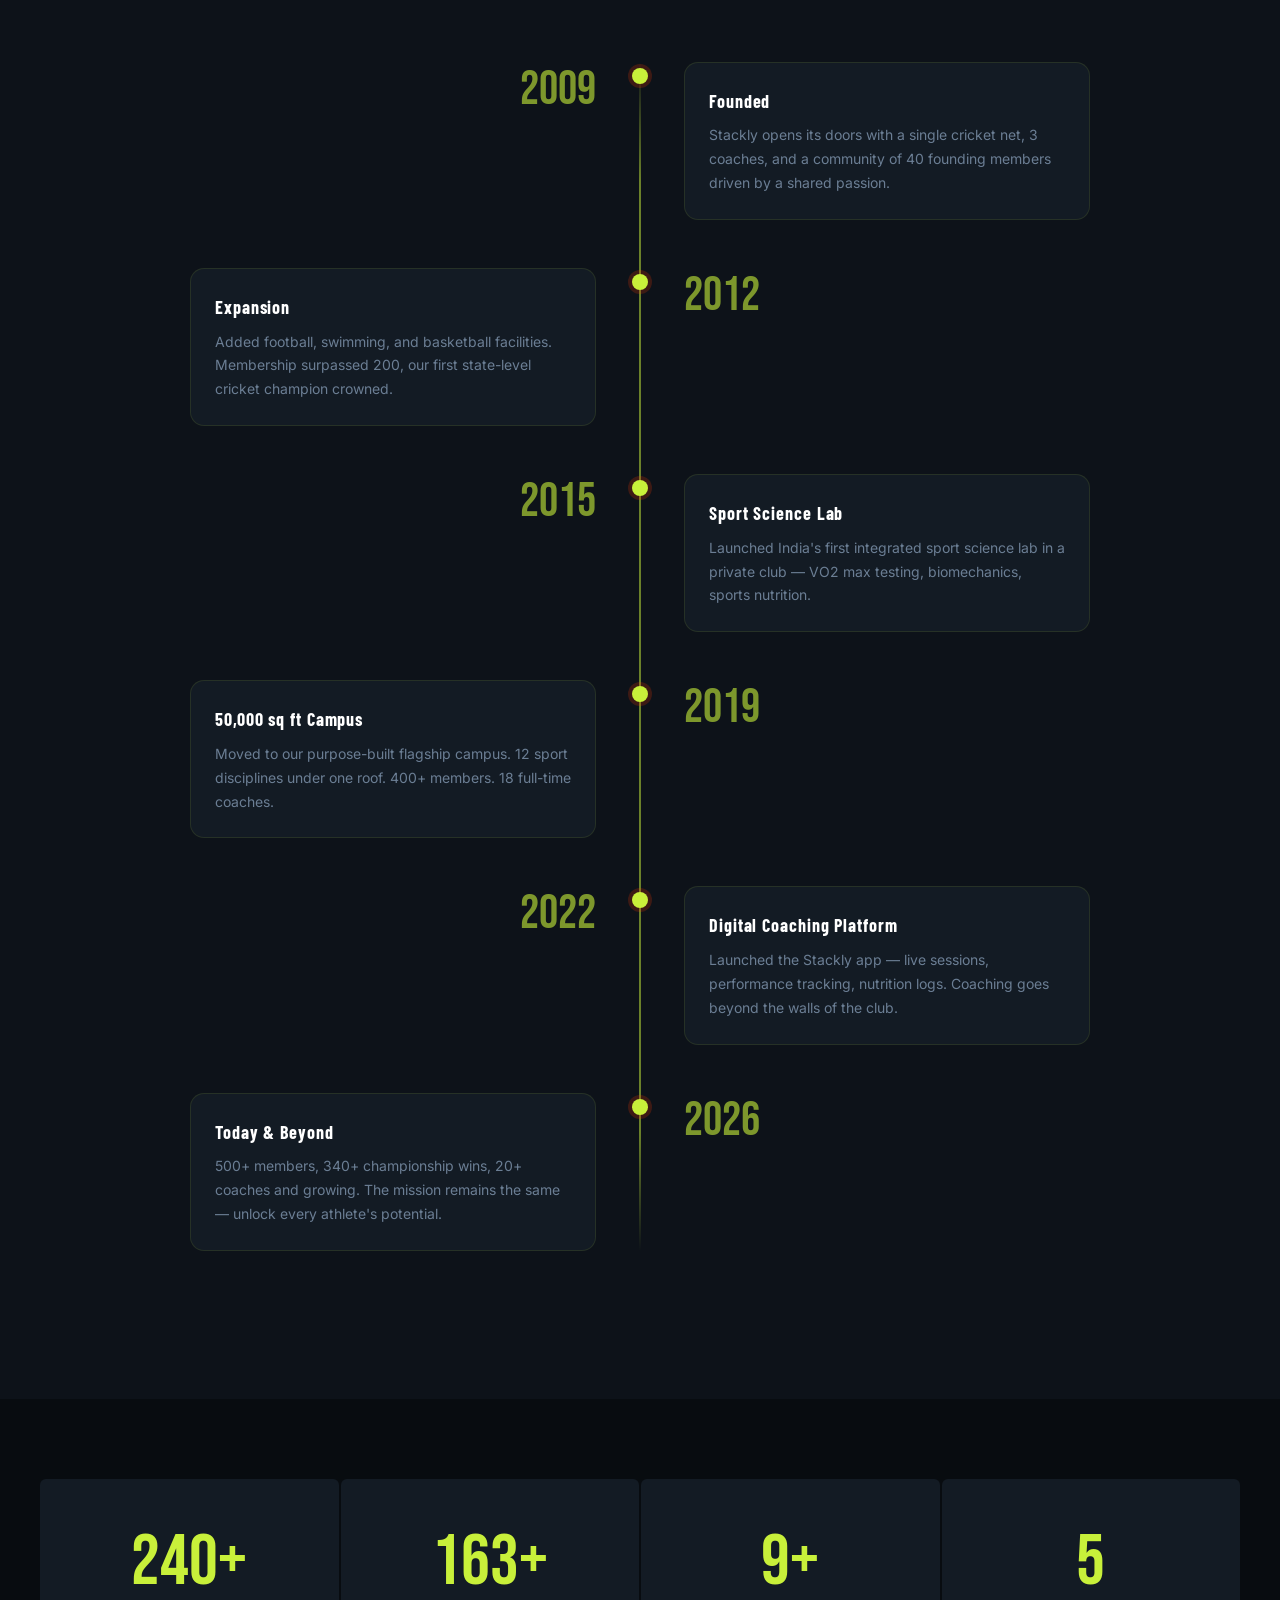
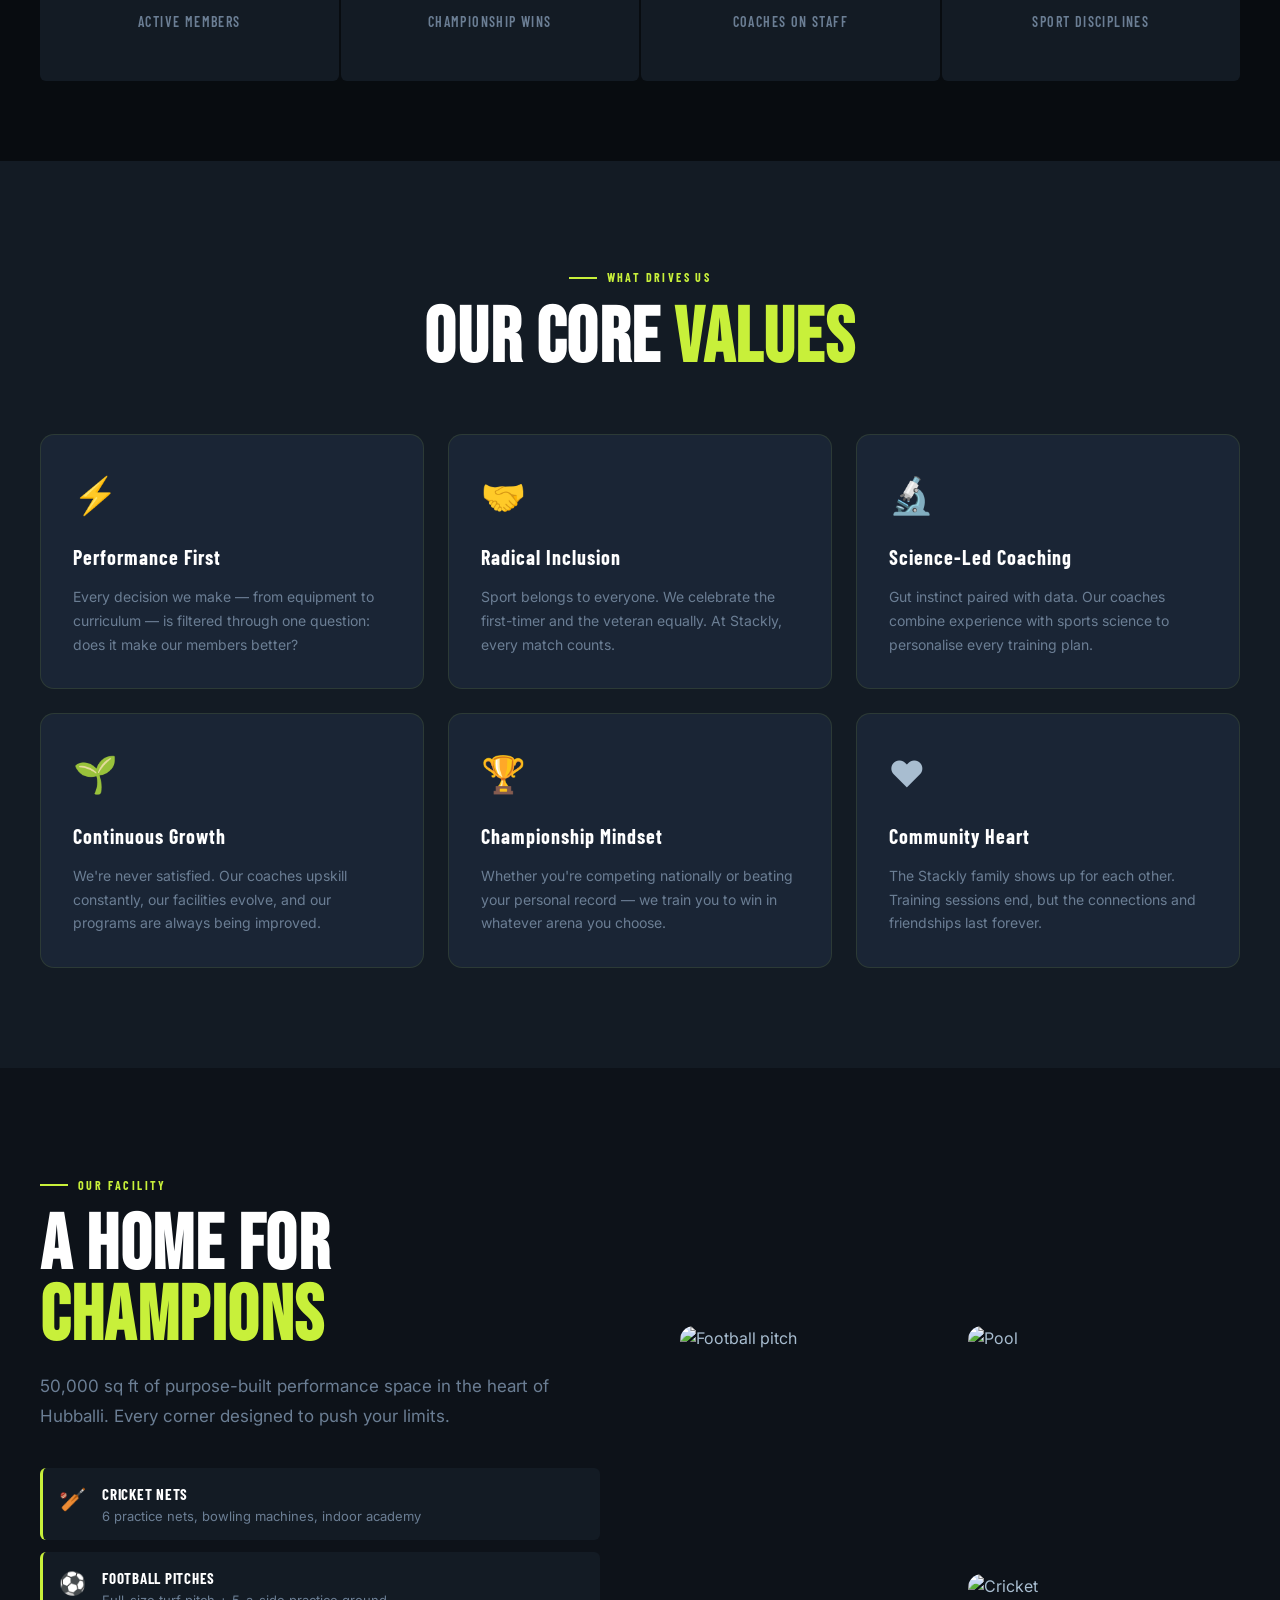
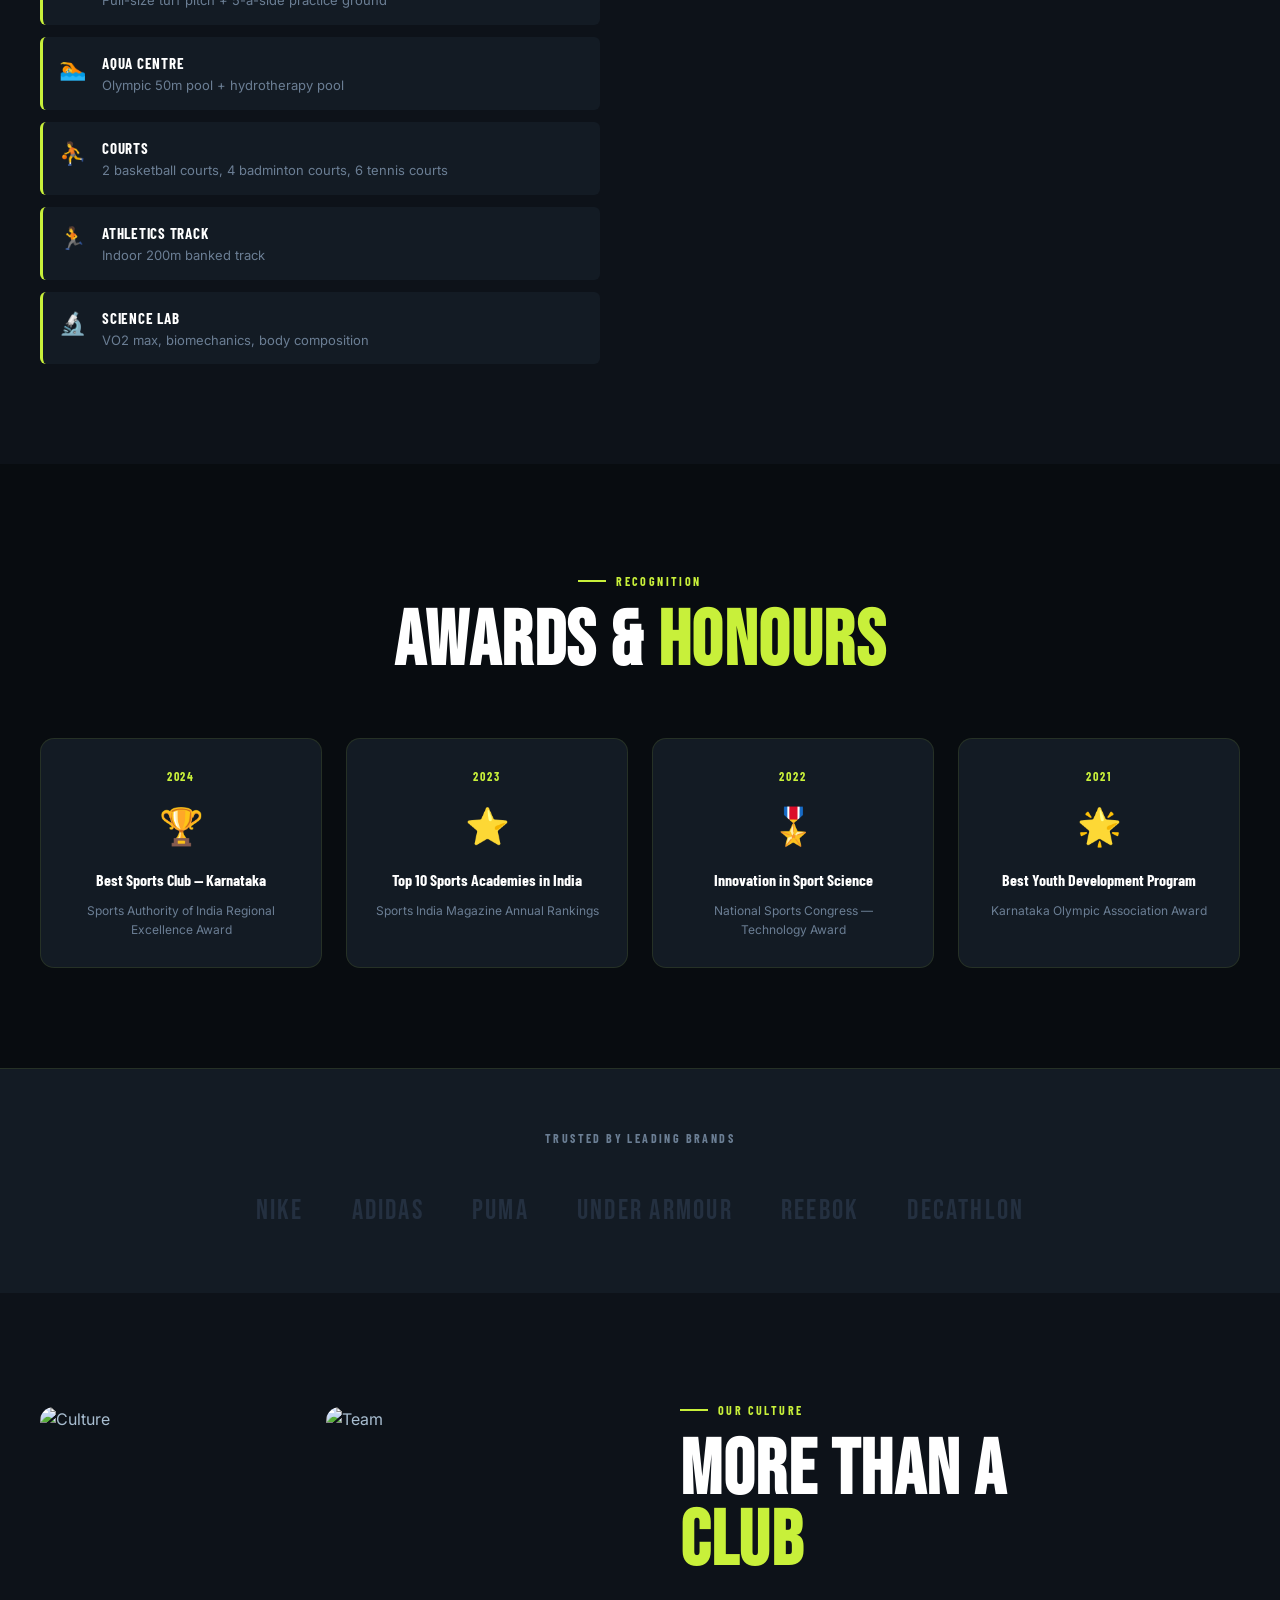
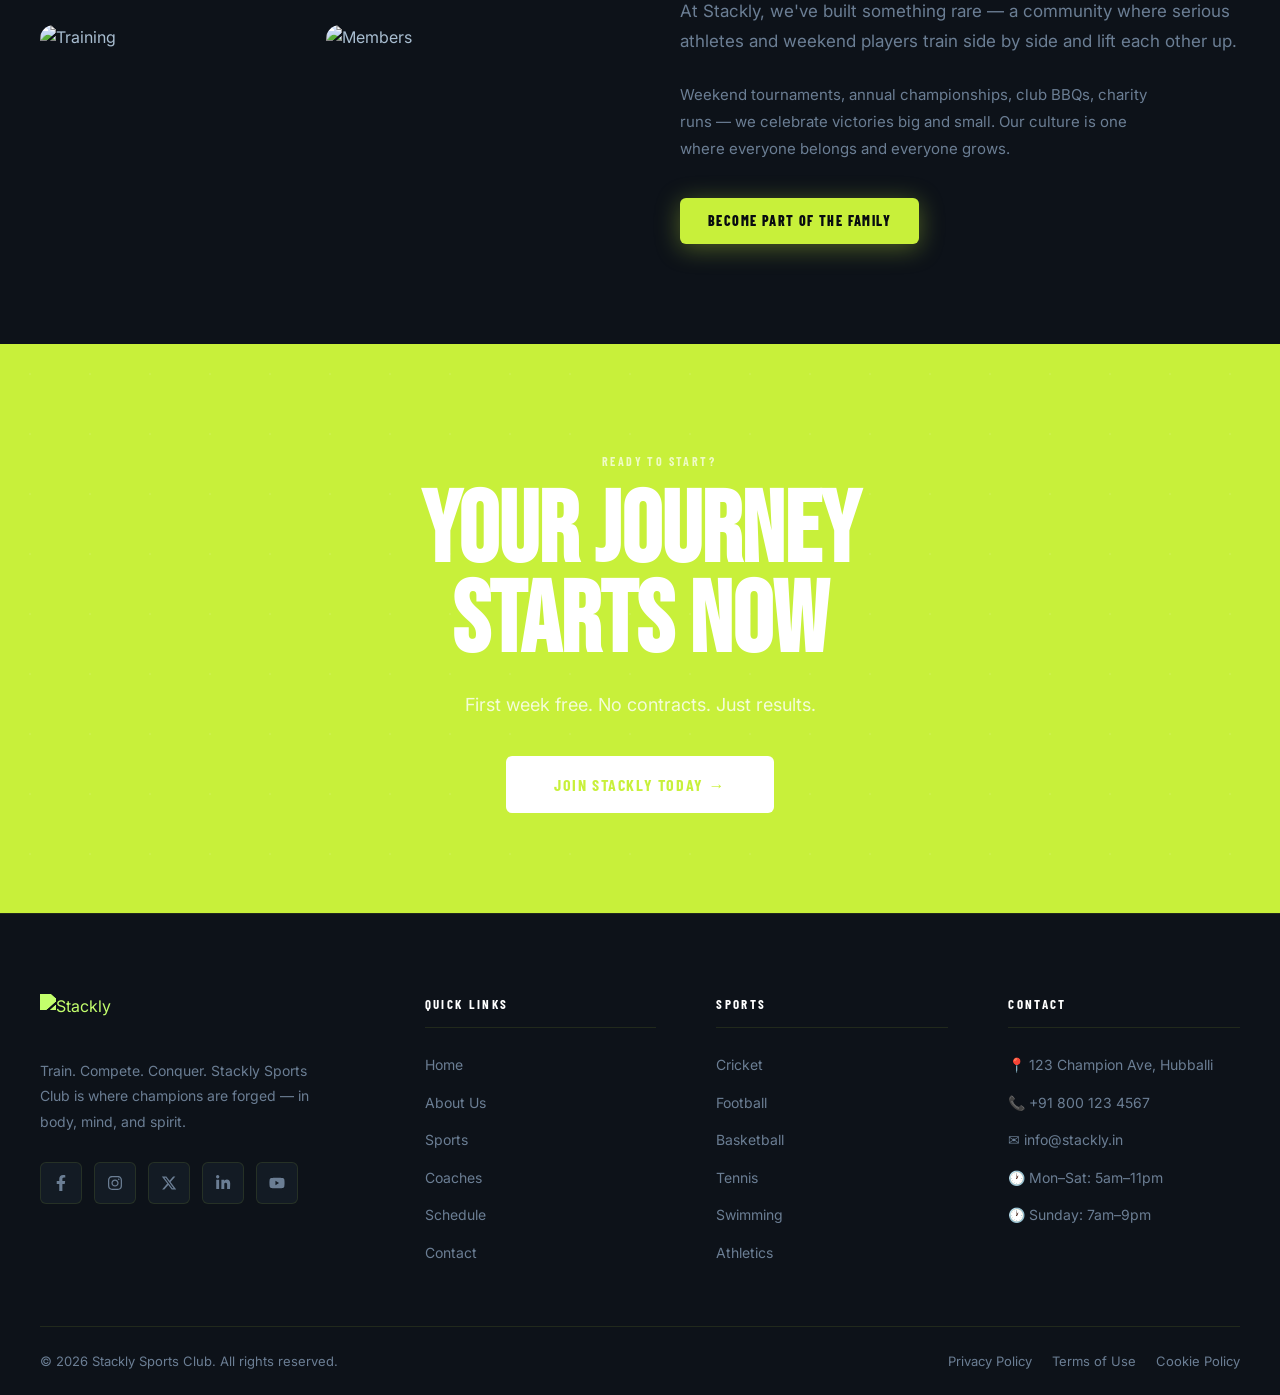
==== commit 4795b8c7: "update" ====
--- a/about.html
+++ b/about.html
@@ -3,10 +3,13 @@
 <head>
 <meta charset="UTF-8">
 <meta name="viewport" content="width=device-width, initial-scale=1.0">
+<meta name="description" content="Learn about Stackly Sports Club — our story, mission, facilities, and the team behind Karnataka's premier multi-sport academy.">
 <title>About Us — Stackly Sports Club</title>
+<link rel="icon" href="data:image/svg+xml,<svg xmlns='http://www.w3.org/2000/svg' viewBox='0 0 100 100'><rect width='100' height='100' rx='12' fill='%2300c853'/><text y='.9em' font-size='72' x='50%25' dominant-baseline='auto' text-anchor='middle' font-family='Arial Black,sans-serif' fill='white'>S</text></svg>">
+<link rel="preconnect" href="https://wsrv.nl">
+<link rel="preconnect" href="https://cdnjs.cloudflare.com">
 <link rel="stylesheet" href="style.css">
 <link rel="stylesheet" href="inner.css">
-<link rel="icon" href="favicon.ico" type="image/x-icon">
 </head>
 <body>
 <div class="cursor-glow"></div>
@@ -15,7 +18,7 @@
 <header class="site-header" id="header">
   <div class="header-inner">
     <a href="index.html" class="logo-wrap">
-      <img src="https://wsrv.nl/?url=https://snabsolutions.in/wp-content/uploads/2026/02/stackly-snab-solutions.png&w=260&h=104&output=webp&q=80&fit=inside" alt="Stackly Sports Club" draggable="false">
+      <img src="https://wsrv.nl/?url=https://snabsolutions.in/wp-content/uploads/2026/02/stackly-snab-solutions.png&w=260&h=104&output=webp&q=80&fit=inside" alt="Stackly Sports Club" draggable="false" width="130" height="52" loading="eager" fetchpriority="high">
     </a>
     <nav class="main-nav">
       <a href="index.html">Home</a>
@@ -38,7 +41,7 @@
 </nav>
 
 <!-- SECTION 1: HERO -->
-<section class="page-hero" style="--hero-img:url('https://wsrv.nl/?url=images.unsplash.com/photo-1577471488278-16eec37ffcc2&w=1400&output=webp&q=60&fit=cover')">
+<section class="page-hero" style="--hero-img:url(https://wsrv.nl/?url=images.unsplash.com/photo-1577471488278-16eec37ffcc2&w=1400&output=webp&q=60&fit=cover)">
   <div class="page-hero-overlay"></div>
   <div class="section-inner page-hero-content">
     <div class="page-hero-eyebrow reveal">Our Story</div>
@@ -341,7 +344,7 @@
   <div class="footer-inner">
     <div class="footer-top">
       <div class="footer-brand">
-        <a href="index.html" class="logo-wrap"><img src="https://wsrv.nl/?url=https://snabsolutions.in/wp-content/uploads/2026/02/stackly-snab-solutions.png&w=260&h=104&output=webp&q=80&fit=inside" alt="Stackly" draggable="false"></a>
+        <a href="index.html" class="logo-wrap"><img src="https://wsrv.nl/?url=https://snabsolutions.in/wp-content/uploads/2026/02/stackly-snab-solutions.png&w=260&h=104&output=webp&q=80&fit=inside" alt="Stackly" draggable="false" width="130" height="52" loading="lazy"></a>
         <p>Train. Compete. Conquer. Stackly Sports Club is where champions are forged — in body, mind, and spirit.</p>
        <div class="footer-social-row">
   <a href="404.html" aria-label="Facebook">
@@ -398,6 +401,6 @@
     </div>
   </div>
 </footer>
-<script src="main.js"></script>
+<script src="main.js" defer></script>
 </body>
 </html>
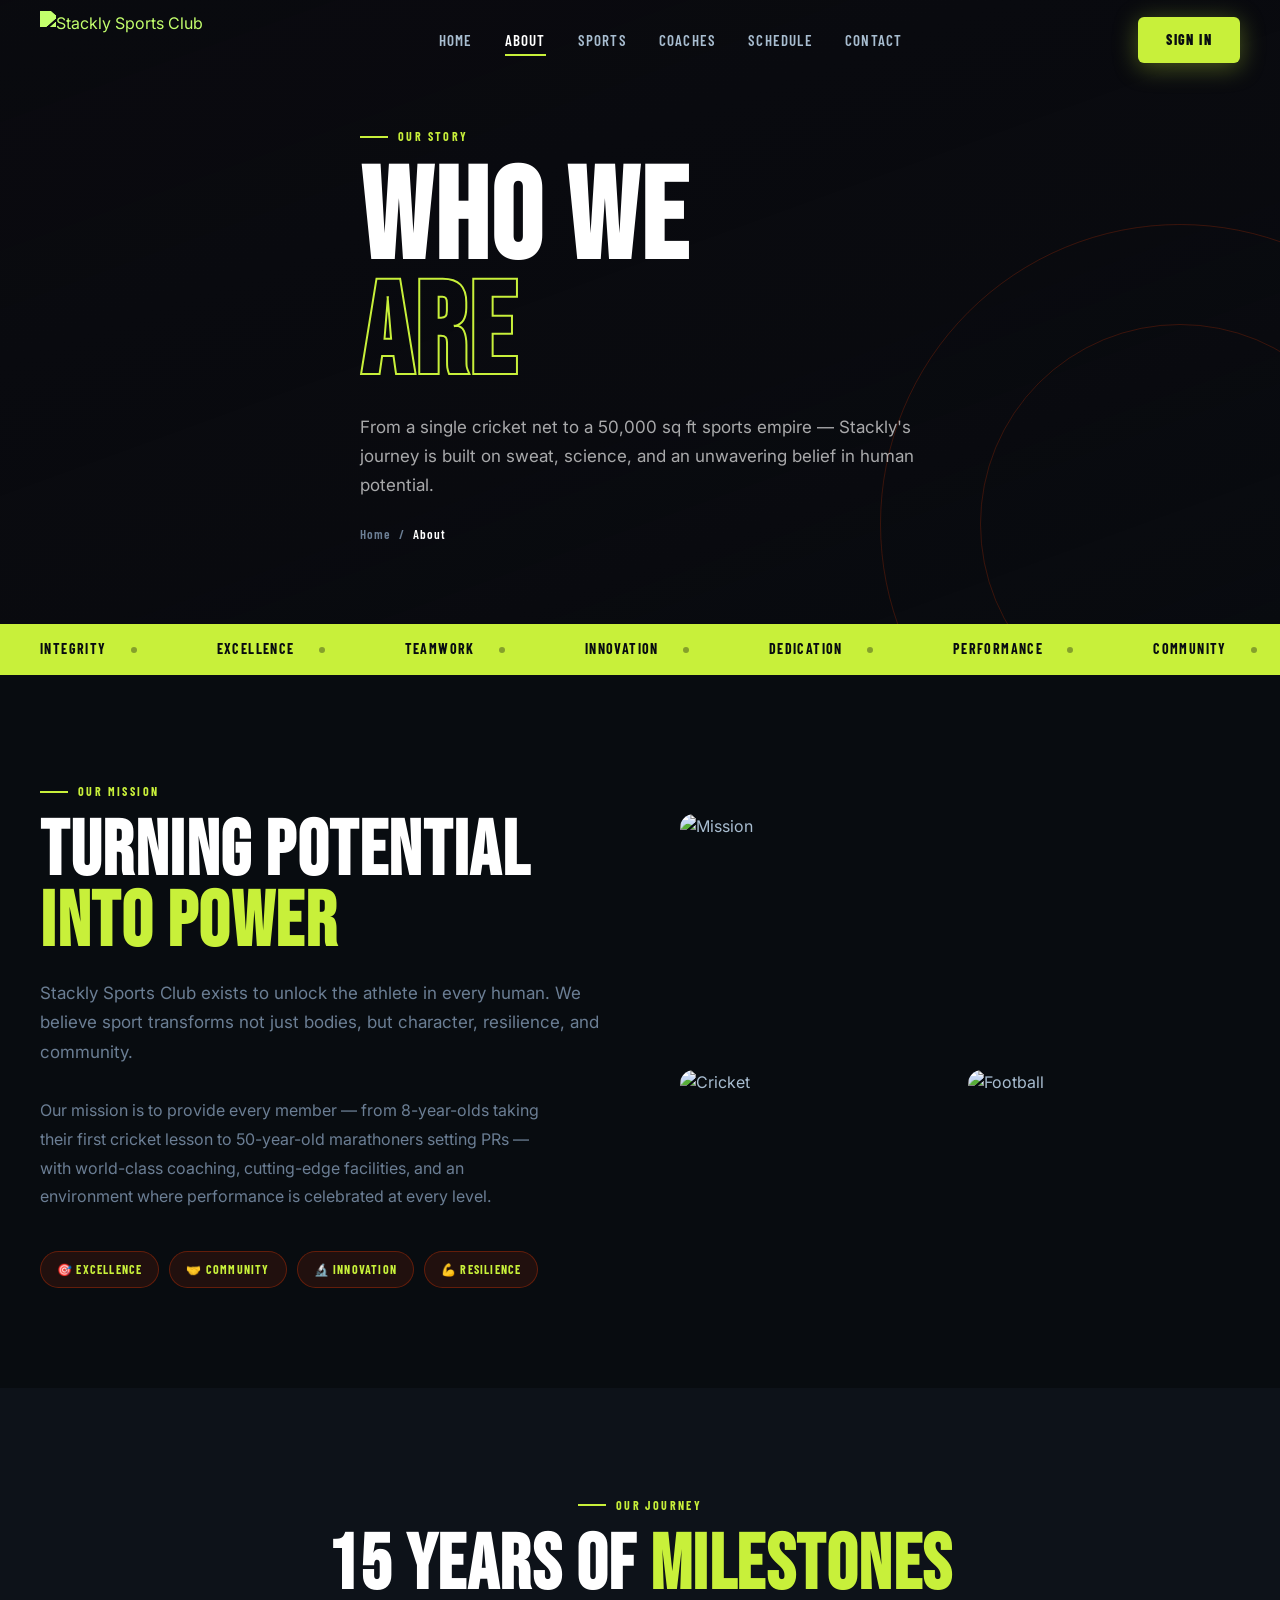
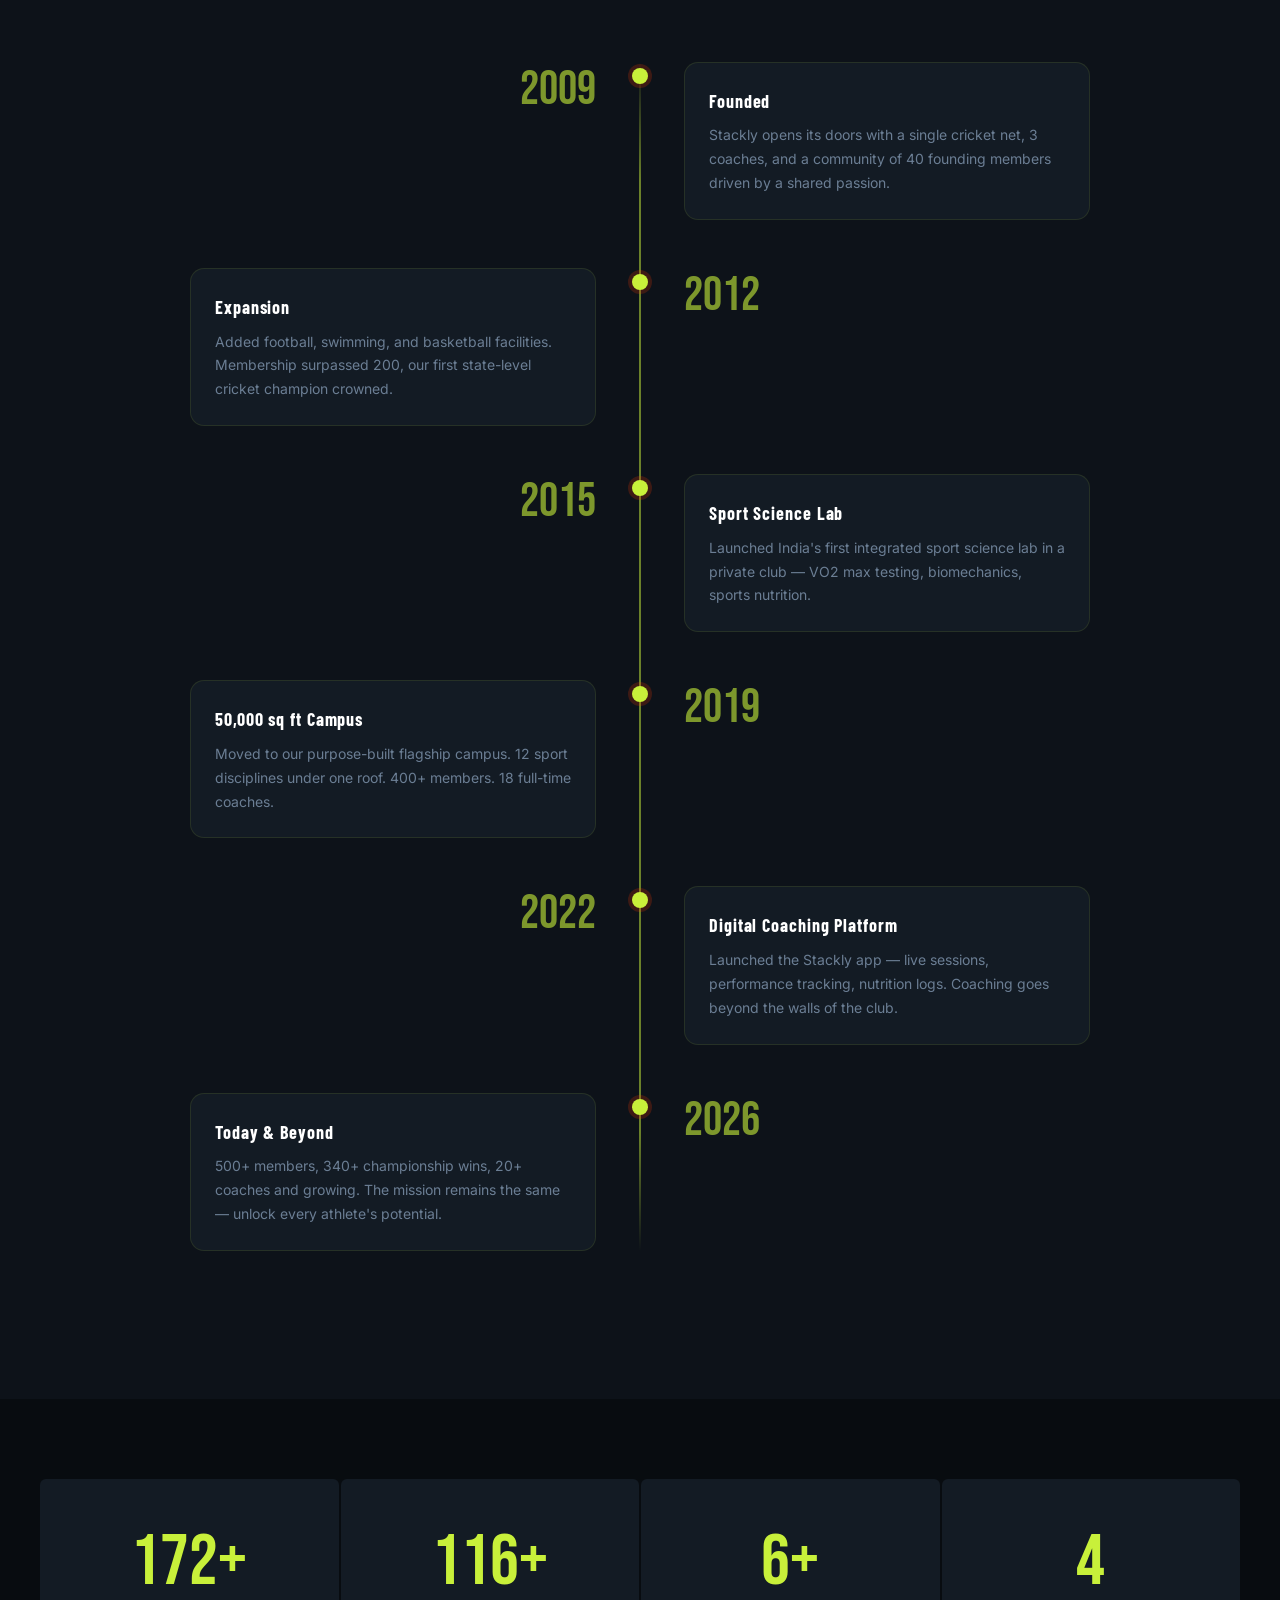
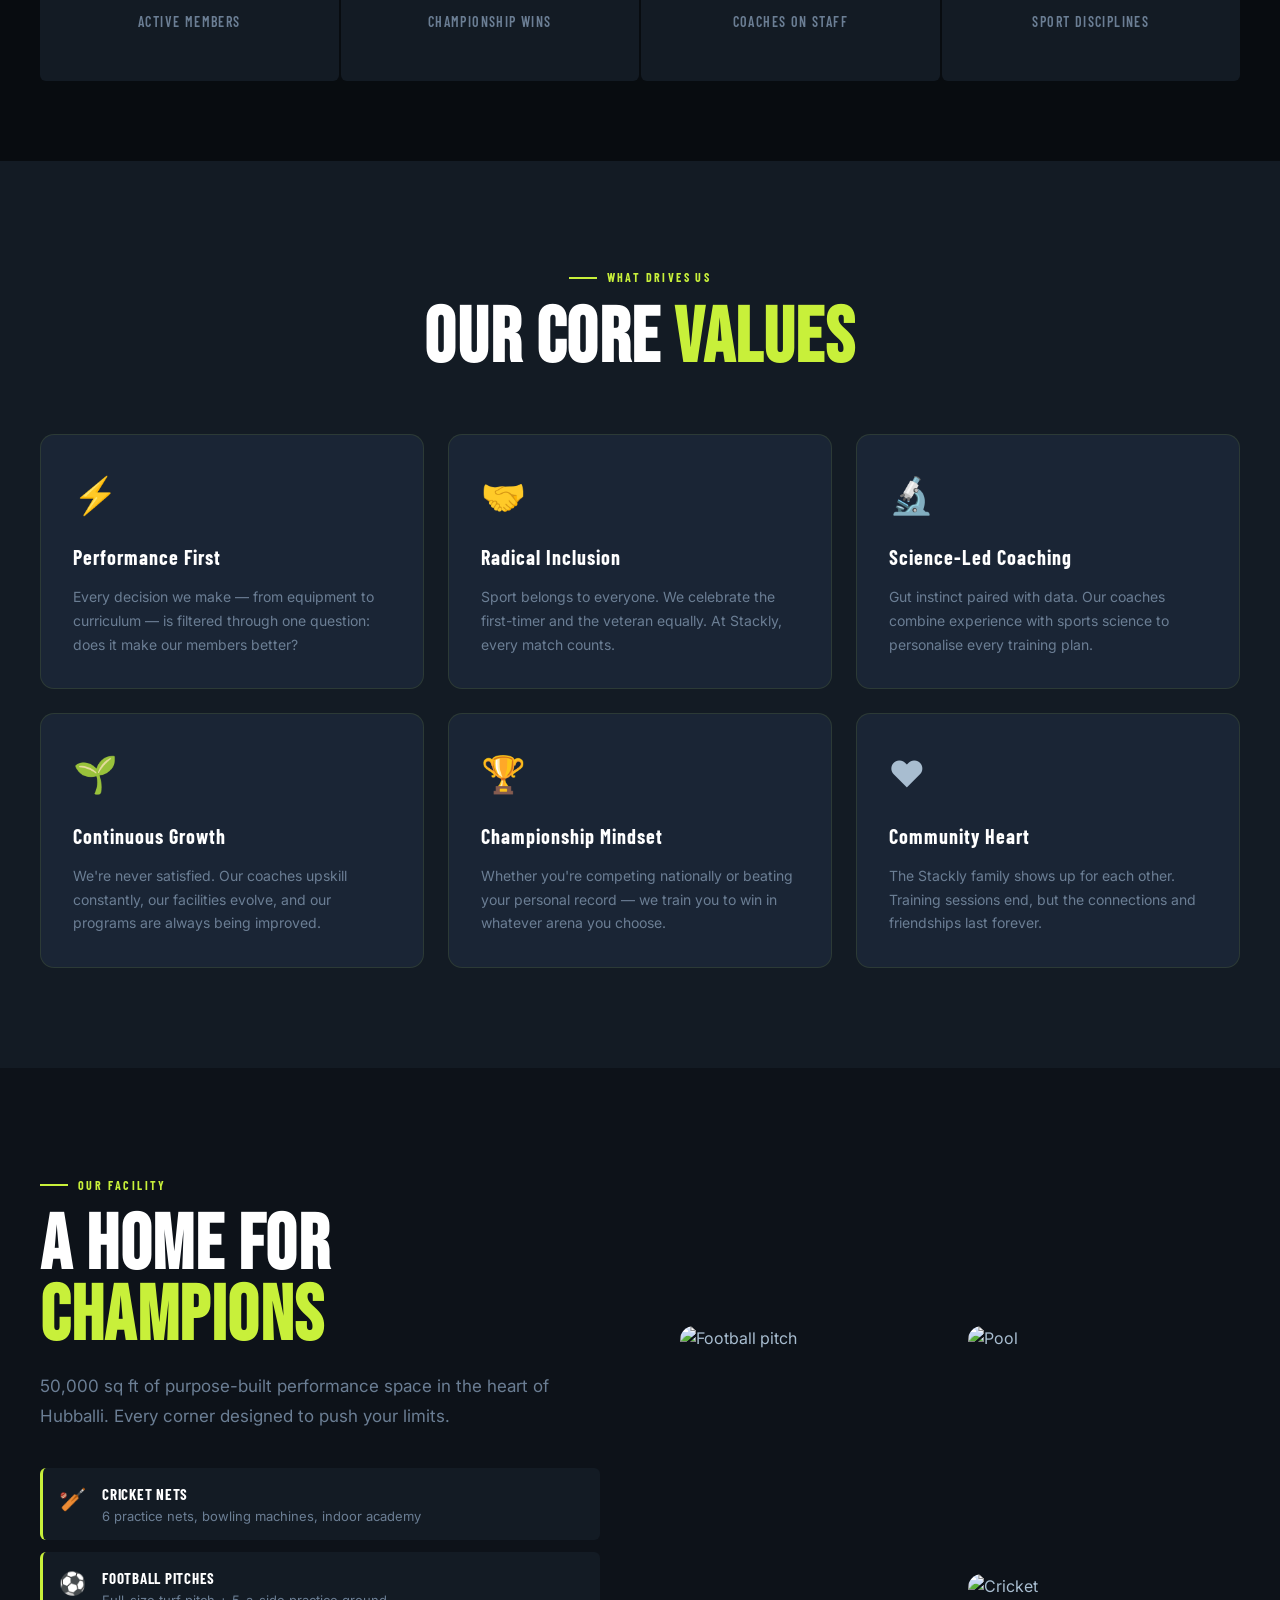
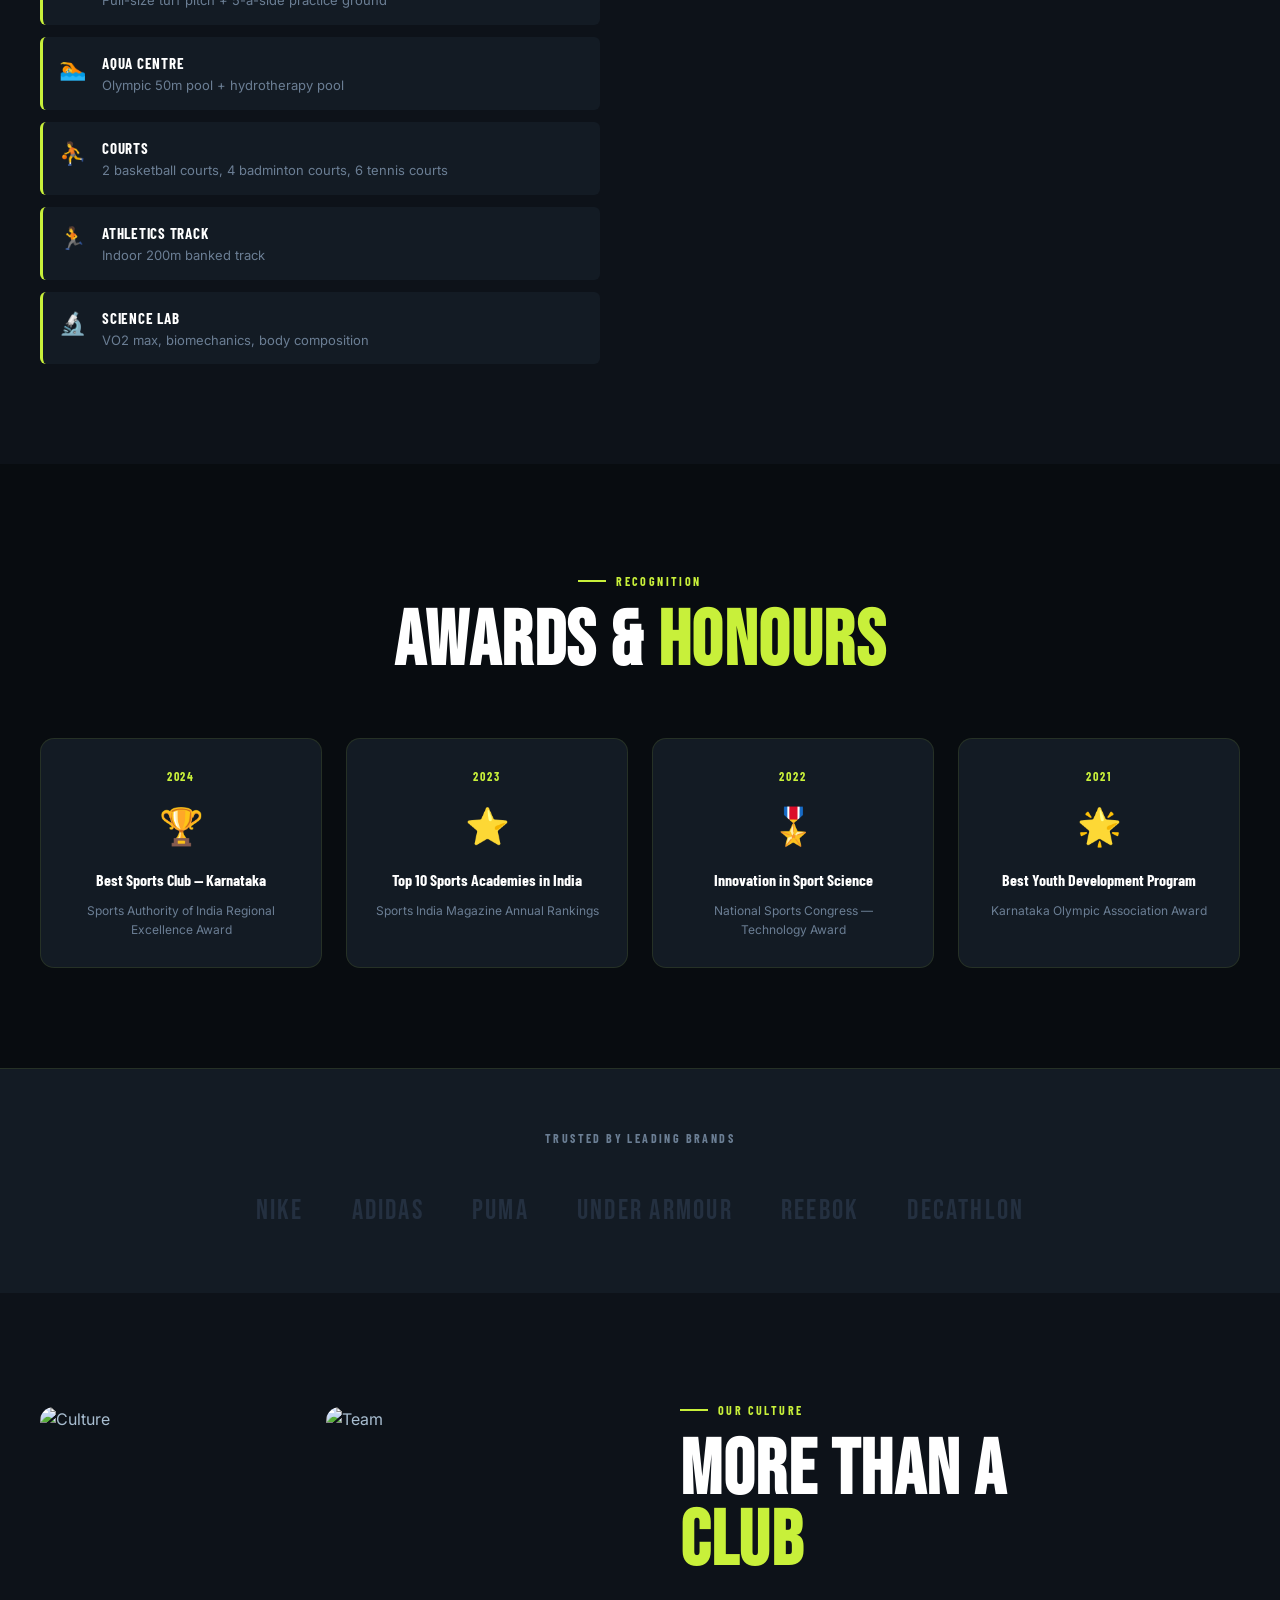
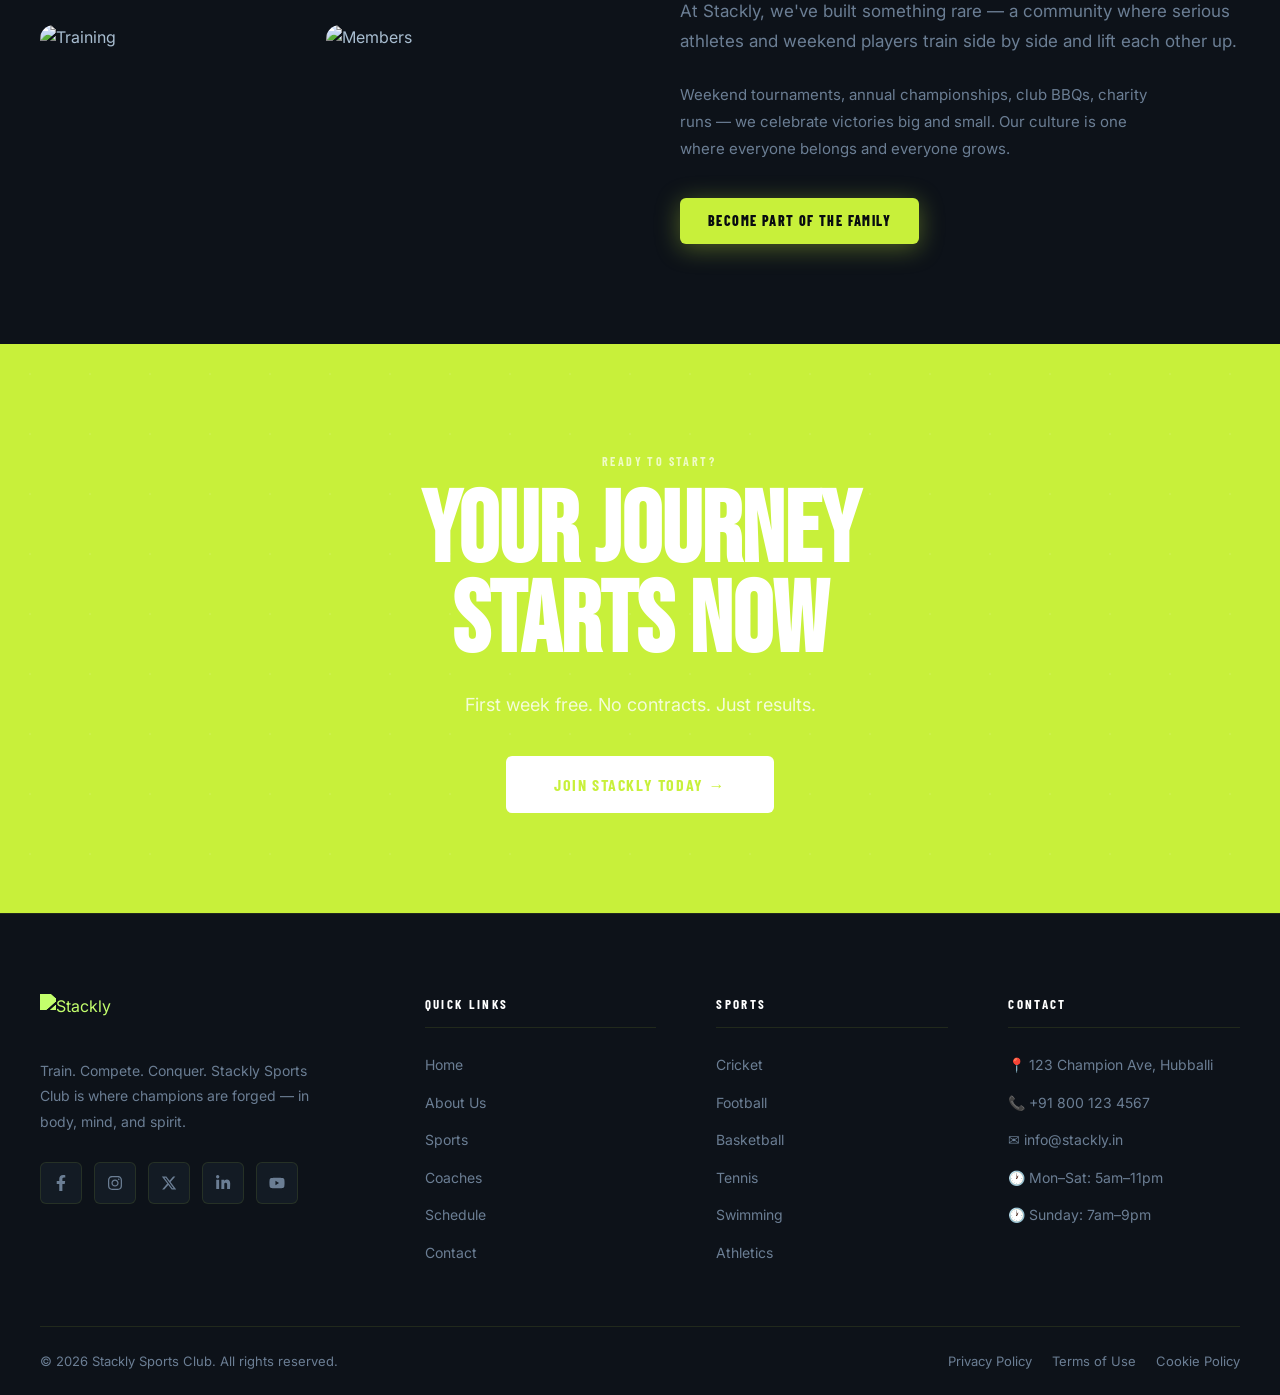
==== commit b885c80f: "update" ====
--- a/about.html
+++ b/about.html
@@ -18,7 +18,7 @@
 <header class="site-header" id="header">
   <div class="header-inner">
     <a href="index.html" class="logo-wrap">
-      <img src="https://wsrv.nl/?url=https://snabsolutions.in/wp-content/uploads/2026/02/stackly-snab-solutions.png&w=260&h=104&output=webp&q=80&fit=inside" alt="Stackly Sports Club" draggable="false" width="130" height="52" loading="eager" fetchpriority="high">
+      <img src="https://wsrv.nl/?url=images.unsplash.com/photo-1577471488278-16eec37ffcc2&w=400&output=webp&q=70&fit=cover" alt="Stackly Sports Club" >
     </a>
     <nav class="main-nav">
       <a href="index.html">Home</a>
@@ -41,7 +41,7 @@
 </nav>
 
 <!-- SECTION 1: HERO -->
-<section class="page-hero" style="--hero-img:url(https://wsrv.nl/?url=images.unsplash.com/photo-1577471488278-16eec37ffcc2&w=1400&output=webp&q=60&fit=cover)">
+<section class="page-hero" style="--hero-img:url(https://wsrv.nl/?url=images.unsplash.com/photo-1577471488278-16eec37ffcc2&w=400&output=webp&q=70&fit=cover)">
   <div class="page-hero-overlay"></div>
   <div class="section-inner page-hero-content">
     <div class="page-hero-eyebrow reveal">Our Story</div>
